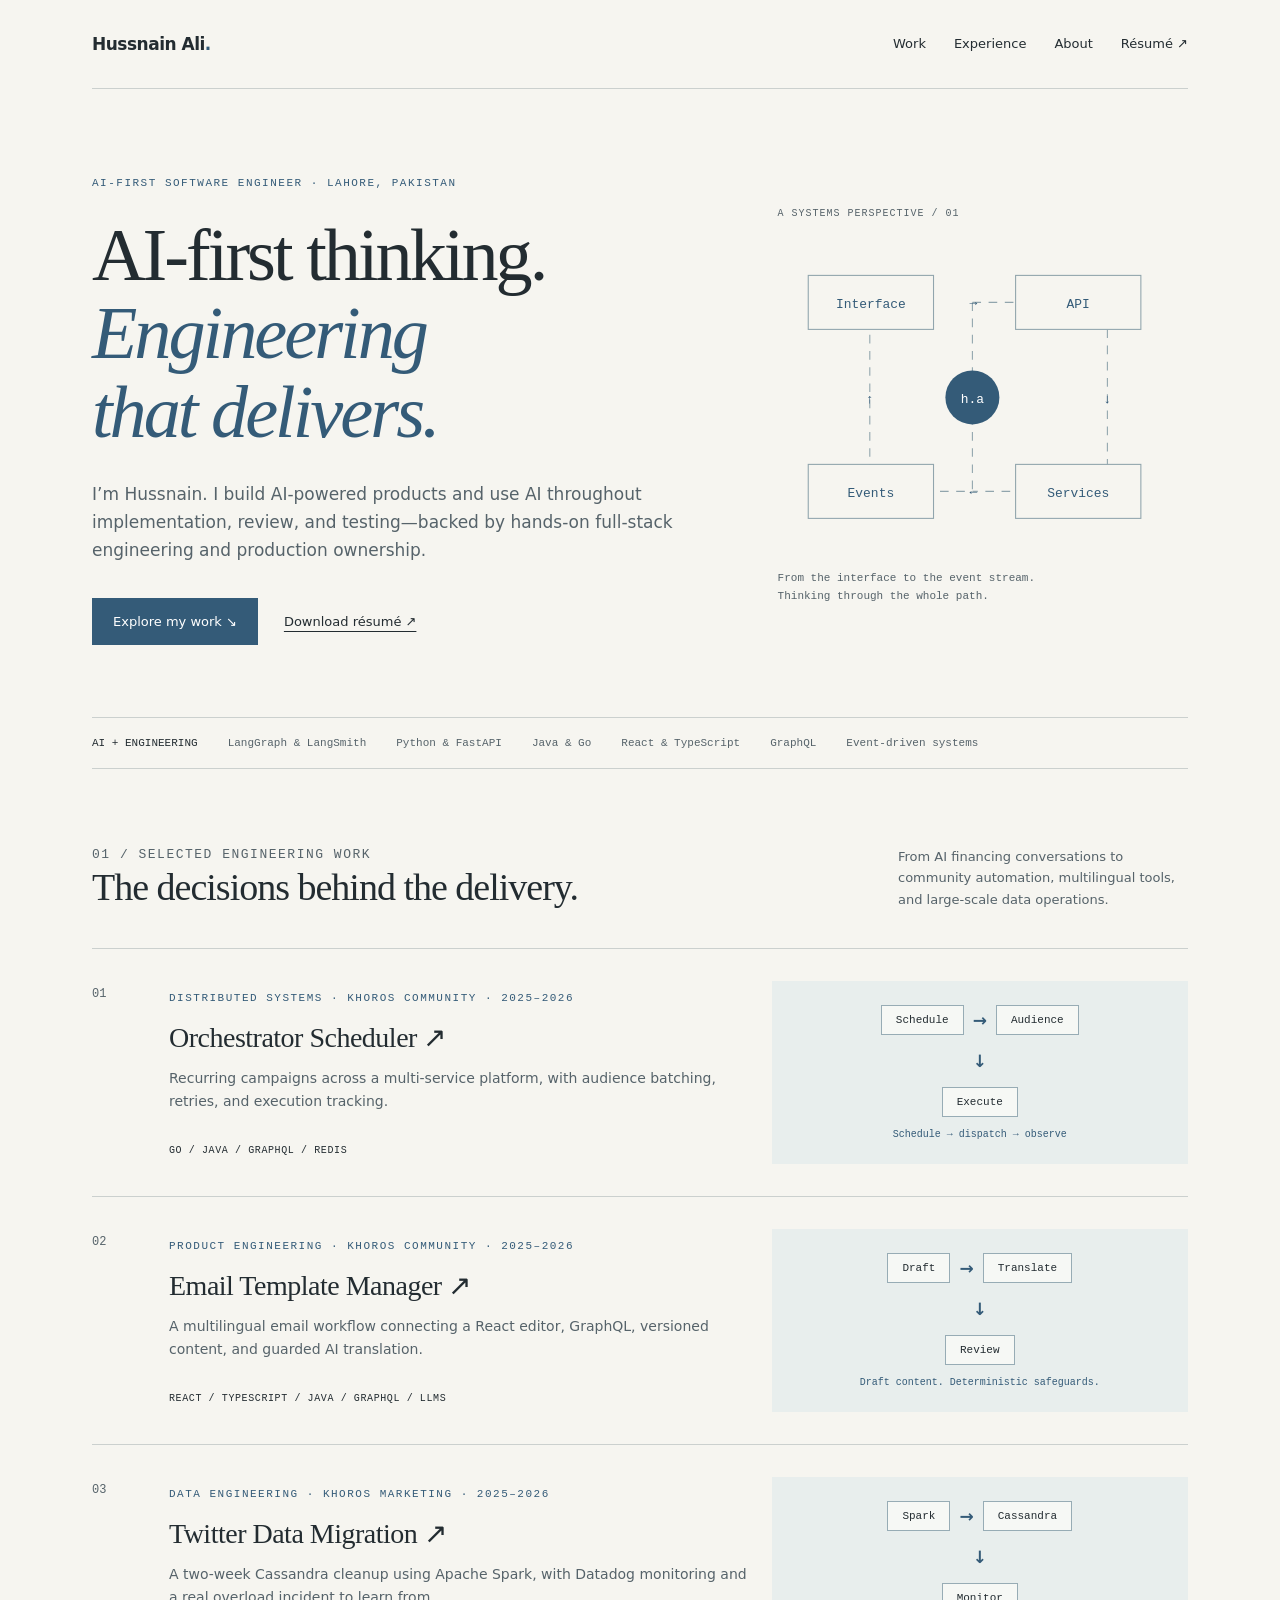
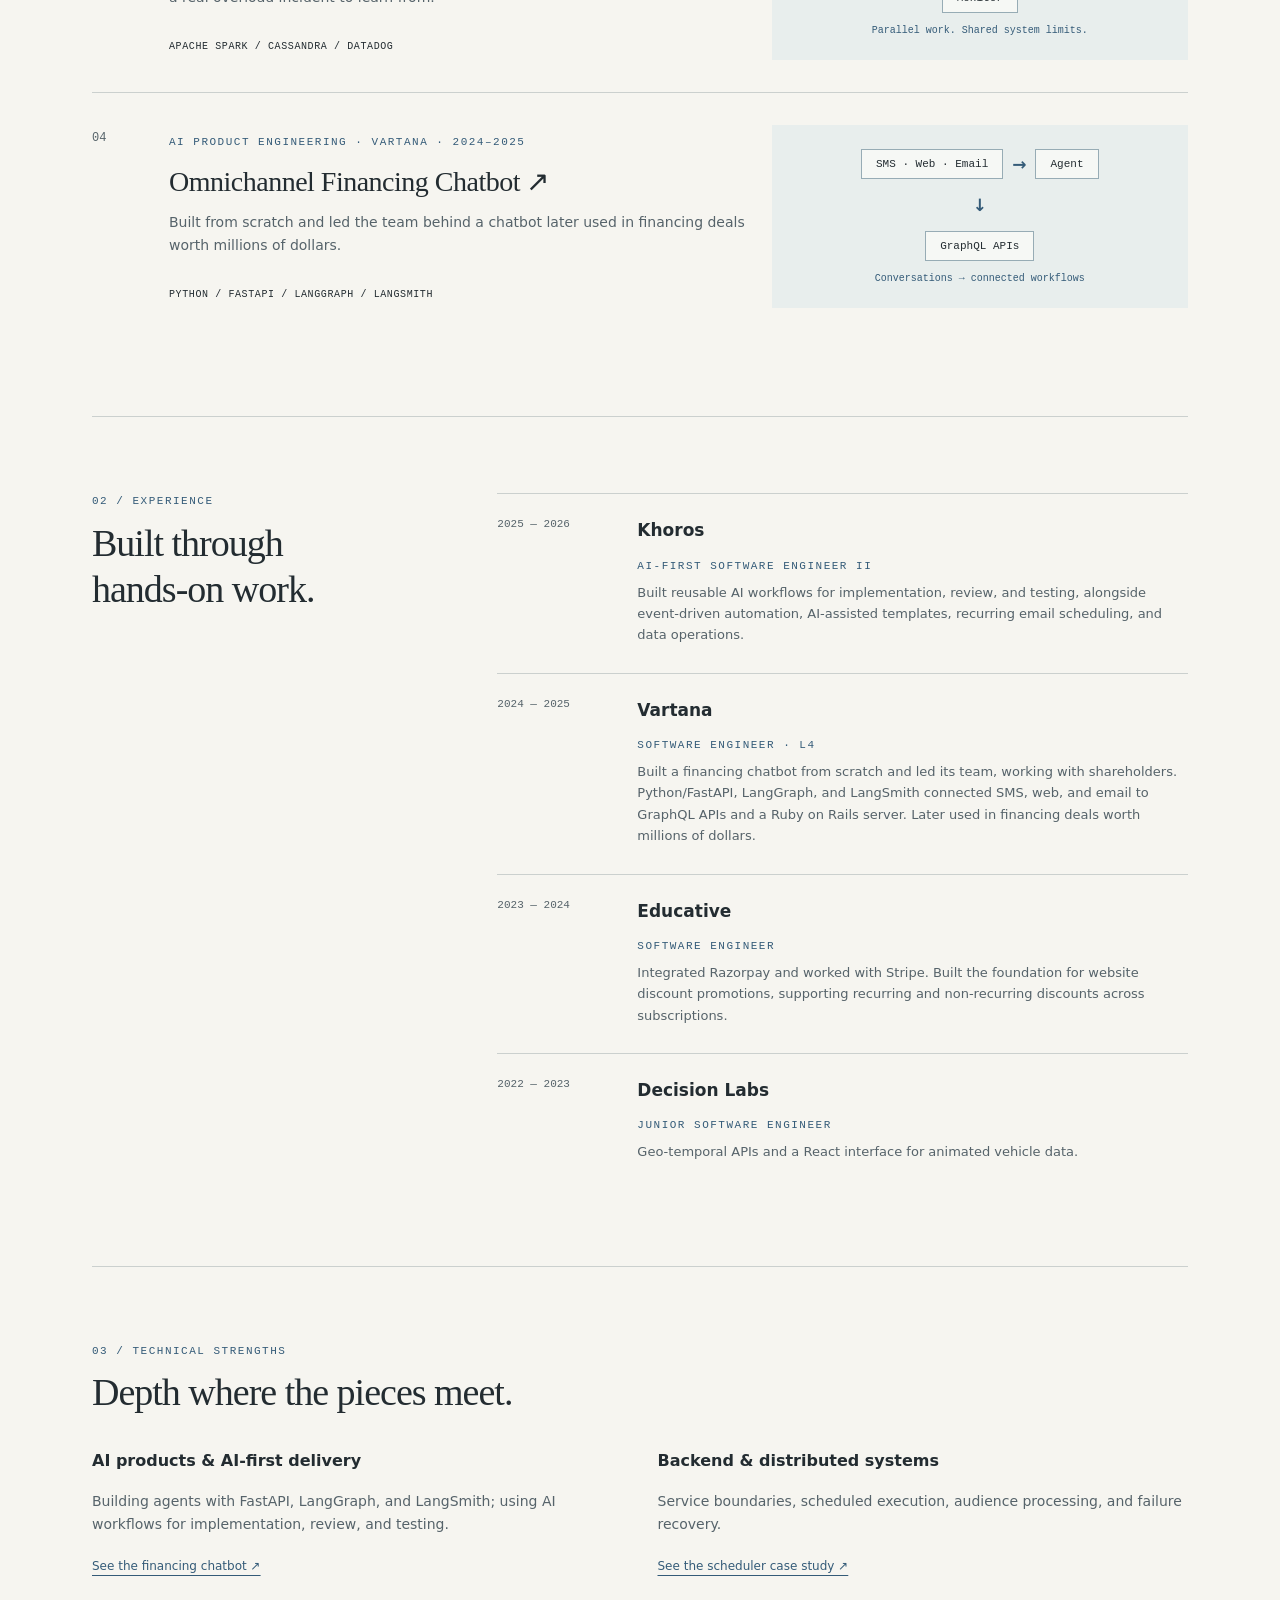
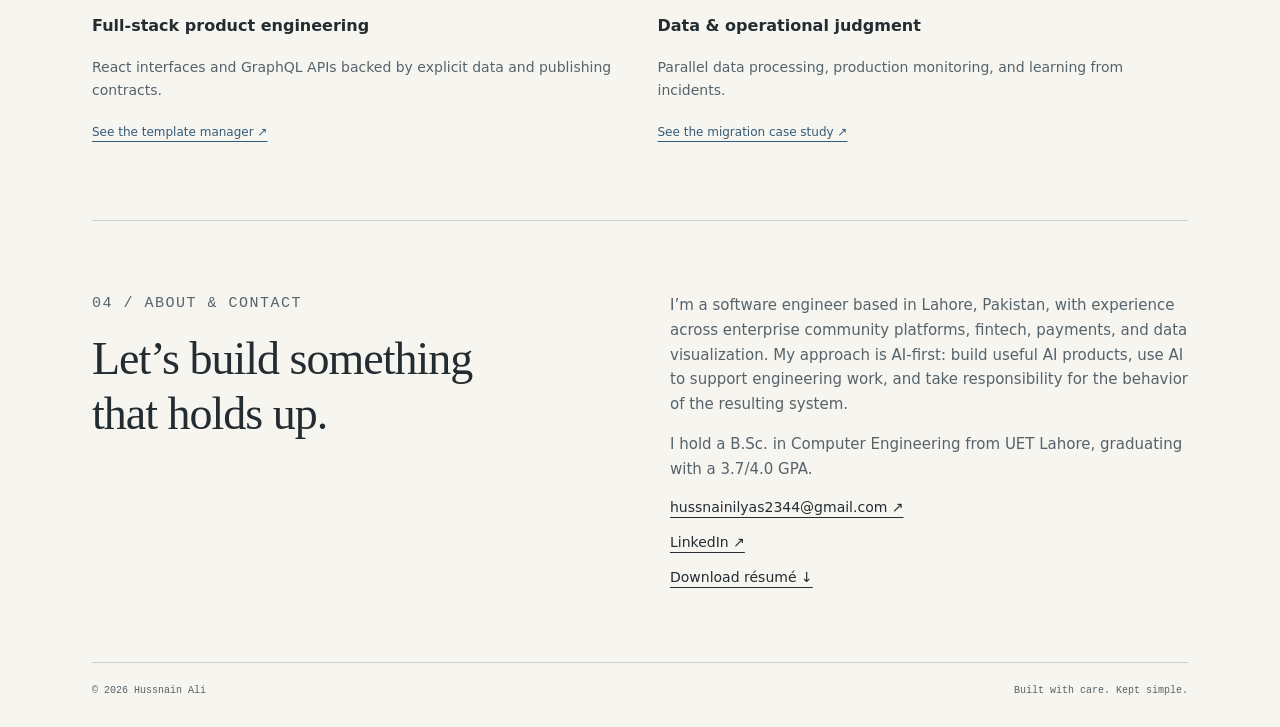
==== index.html @ 42736527 "feat: launch AI-first engineering portfolio" ====
<!doctype html><html lang="en"><head><meta charset="utf-8"><meta name="viewport" content="width=device-width,initial-scale=1"><meta name="description" content="Hussnain Ali — AI-first software engineer building AI products, full-stack applications, and reliable backend systems."><meta name="theme-color" content="#f6f5f0"><title>AI-First Software Engineer — Hussnain Ali</title><link rel="stylesheet" href="style.css"><link rel="icon" href="favicon.svg" type="image/svg+xml"><script src="motion.js" defer></script></head><body><a class="skip" href="#main">Skip to content</a><div class="wrap"><header><a class="brand" href="index.html">Hussnain Ali<span>.</span></a><nav aria-label="Main navigation"><a href="index.html#work">Work</a><a href="index.html#experience">Experience</a><a href="index.html#about">About</a><a href="Hussnain-Ali-Resume.pdf" download>Résumé ↗</a></nav></header><main id="main"><section class="hero"><div><p class="eyebrow">AI-first software engineer · Lahore, Pakistan</p><h1>AI-first thinking.<br><em>Engineering<br>that delivers.</em></h1><p class="intro">I’m Hussnain. I build AI-powered products and use AI throughout implementation, review, and testing—backed by hands-on full-stack engineering and production ownership.</p><div class="actions"><a class="button" href="#work">Explore my work ↘</a><a href="Hussnain-Ali-Resume.pdf" download>Download résumé ↗</a></div></div><div class="system"><p class="caption">A systems perspective / 01</p><svg viewBox="0 0 380 285" role="img" aria-labelledby="system-title"><title id="system-title">Interface connects to API, services, and events in a feedback loop.</title><g fill="none" stroke="#91a5ad"><path d="M180 55H305V230H180M85 55V230H180"/><path d="M180 55V230" stroke-dasharray="3 5"/></g><g fill="#f6f5f0" stroke="#91a5ad"><rect x="28" y="30" width="116" height="50"/><rect x="220" y="30" width="116" height="50"/><rect x="220" y="205" width="116" height="50"/><rect x="28" y="205" width="116" height="50"/></g><g fill="#345b78" font-family="monospace" font-size="12" text-anchor="middle"><text x="86" y="60">Interface</text><text x="278" y="60">API</text><text x="278" y="235">Services</text><text x="86" y="235">Events</text><text x="181" y="59">→</text><text x="305" y="148">↓</text><text x="181" y="234">←</text><text x="85" y="148">↑</text></g><circle cx="180" cy="143" r="25" fill="#345b78"/><text x="180" y="148" text-anchor="middle" fill="#fff" font-family="monospace" font-size="12">h.a</text></svg><p class="footnote">From the interface to the event stream.<br>Thinking through the whole path.</p></div></section><div class="strip"><b>AI + ENGINEERING</b><span>LangGraph & LangSmith</span><span>Python & FastAPI</span><span>Java & Go</span><span>React & TypeScript</span><span>GraphQL</span><span>Event-driven systems</span></div><section class="section" id="work"><div class="sectionhead"><div><p class="eyebrow">01 / Selected engineering work</p><h2>The decisions behind the delivery.</h2></div><p>From AI financing conversations to community automation, multilingual tools, and large-scale data operations.</p></div><a class="workrow" href="work/orchestrator-scheduler.html"><span class="number">01</span><div><span class="kicker">Distributed systems · Khoros Community · 2025–2026</span><h3>Orchestrator Scheduler ↗</h3><p>Recurring campaigns across a multi-service platform, with audience batching, retries, and execution tracking.</p><span class="tags">Go / Java / GraphQL / Redis</span></div><div class="mini" aria-hidden="true"><div class="flow"><span>Schedule</span><b class="connector">→</b><span>Audience</span></div><b class="connector">↓</b><span>Execute</span><small>Schedule → dispatch → observe</small></div></a><a class="workrow" href="work/email-template-manager.html"><span class="number">02</span><div><span class="kicker">Product engineering · Khoros Community · 2025–2026</span><h3>Email Template Manager ↗</h3><p>A multilingual email workflow connecting a React editor, GraphQL, versioned content, and guarded AI translation.</p><span class="tags">React / TypeScript / Java / GraphQL / LLMs</span></div><div class="mini" aria-hidden="true"><div class="flow"><span>Draft</span><b class="connector">→</b><span>Translate</span></div><b class="connector">↓</b><span>Review</span><small>Draft content. Deterministic safeguards.</small></div></a><a class="workrow" href="work/twitter-data-migration.html"><span class="number">03</span><div><span class="kicker">Data engineering · Khoros Marketing · 2025–2026</span><h3>Twitter Data Migration ↗</h3><p>A two-week Cassandra cleanup using Apache Spark, with Datadog monitoring and a real overload incident to learn from.</p><span class="tags">Apache Spark / Cassandra / Datadog</span></div><div class="mini" aria-hidden="true"><div class="flow"><span>Spark</span><b class="connector">→</b><span>Cassandra</span></div><b class="connector">↓</b><span>Monitor</span><small>Parallel work. Shared system limits.</small></div></a><a class="workrow" href="work/vartana-financing-chatbot.html"><span class="number">04</span><div><span class="kicker">AI product engineering · Vartana · 2024–2025</span><h3>Omnichannel Financing Chatbot ↗</h3><p>Built from scratch and led the team behind a chatbot later used in financing deals worth millions of dollars.</p><span class="tags">Python / FastAPI / LangGraph / LangSmith</span></div><div class="mini" aria-hidden="true"><div class="flow"><span>SMS · Web · Email</span><b class="connector">→</b><span>Agent</span></div><b class="connector">↓</b><span>GraphQL APIs</span><small>Conversations → connected workflows</small></div></a></section><section class="section split" id="experience"><div><p class="eyebrow">02 / Experience</p><h2>Built through<br>hands-on work.</h2></div><div><div class="job"><time>2025 — 2026</time><div><h3>Khoros</h3><span class="kicker">AI-First Software Engineer II</span><p>Built reusable AI workflows for implementation, review, and testing, alongside event-driven automation, AI-assisted templates, recurring email scheduling, and data operations.</p></div></div><div class="job"><time>2024 — 2025</time><div><h3>Vartana</h3><span class="kicker">Software Engineer · L4</span><p>Built a financing chatbot from scratch and led its team, working with shareholders. Python/FastAPI, LangGraph, and LangSmith connected SMS, web, and email to GraphQL APIs and a Ruby on Rails server. Later used in financing deals worth millions of dollars.</p></div></div><div class="job"><time>2023 — 2024</time><div><h3>Educative</h3><span class="kicker">Software Engineer</span><p>Integrated Razorpay and worked with Stripe. Built the foundation for website discount promotions, supporting recurring and non-recurring discounts across subscriptions.</p></div></div><div class="job"><time>2022 — 2023</time><div><h3>Decision Labs</h3><span class="kicker">Junior Software Engineer</span><p>Geo-temporal APIs and a React interface for animated vehicle data.</p></div></div></div></section><section class="section"><p class="eyebrow">03 / Technical strengths</p><h2>Depth where the pieces meet.</h2><div class="strengths"><div><h3>AI products & AI-first delivery</h3><p>Building agents with FastAPI, LangGraph, and LangSmith; using AI workflows for implementation, review, and testing.</p><a href="work/vartana-financing-chatbot.html">See the financing chatbot ↗</a></div><div><h3>Backend & distributed systems</h3><p>Service boundaries, scheduled execution, audience processing, and failure recovery.</p><a href="work/orchestrator-scheduler.html">See the scheduler case study ↗</a></div><div><h3>Full-stack product engineering</h3><p>React interfaces and GraphQL APIs backed by explicit data and publishing contracts.</p><a href="work/email-template-manager.html">See the template manager ↗</a></div><div><h3>Data & operational judgment</h3><p>Parallel data processing, production monitoring, and learning from incidents.</p><a href="work/twitter-data-migration.html">See the migration case study ↗</a></div></div></section><section class="contact" id="about"><div><p class="eyebrow">04 / About & contact</p><h2>Let’s build something<br>that holds up.</h2></div><div><p>I’m a software engineer based in Lahore, Pakistan, with experience across enterprise community platforms, fintech, payments, and data visualization. My approach is AI-first: build useful AI products, use AI to support engineering work, and take responsibility for the behavior of the resulting system.</p><p>I hold a B.Sc. in Computer Engineering from UET Lahore, graduating with a 3.7/4.0 GPA.</p><div class="contactlinks"><a href="mailto:hussnainilyas2344@gmail.com">hussnainilyas2344@gmail.com ↗</a><a href="https://www.linkedin.com/in/hussnain-ali47/" target="_blank" rel="noopener noreferrer">LinkedIn ↗</a><a href="Hussnain-Ali-Resume.pdf" download>Download résumé ↓</a></div></div></section></main><footer><span>© 2026 Hussnain Ali</span><span>Built with care. Kept simple.</span></footer></div></body></html>
---- style.css ----
:root{--paper:#f6f5f0;--ink:#232c31;--muted:#56636a;--blue:#345b78;--line:#cbd0ce}*{box-sizing:border-box}html{scroll-behavior:smooth;scroll-padding-top:30px}body{margin:0;background:var(--paper);color:var(--ink);font:17px/1.65 system-ui,-apple-system,BlinkMacSystemFont,"Segoe UI",sans-serif}a{color:inherit;text-underline-offset:5px}a:hover{color:var(--blue)}a:focus-visible{outline:3px solid var(--blue);outline-offset:6px}svg{max-width:100%}.wrap{max-width:1200px;margin:auto;padding:0 52px}.skip{position:absolute;left:20px;top:-80px;background:white;padding:12px;z-index:3}.skip:focus{top:10px}header{display:flex;align-items:center;justify-content:space-between;padding:30px 0;border-bottom:1px solid var(--line)}.brand{text-decoration:none;font-weight:650;letter-spacing:-.5px}.brand span{color:var(--blue)}nav{display:flex;gap:28px;font-size:13px}nav a{text-decoration:none}.eyebrow,.kicker{font:11px/1.5 ui-monospace,SFMono-Regular,monospace;letter-spacing:1.5px;text-transform:uppercase;color:var(--blue)}.hero{padding:86px 0 72px;display:grid;grid-template-columns:1.5fr 1fr;gap:70px;align-items:center}h1,h2,h3,p{margin-top:0}h1{font-family:Georgia,serif;font-size:clamp(48px,5.8vw,78px);font-weight:400;line-height:1.06;letter-spacing:-3px;margin:24px 0 28px}h1 em{color:var(--blue);font-weight:400}p{max-width:670px}.intro{color:var(--muted);font-size:17px}.actions{display:flex;gap:26px;align-items:center;margin-top:34px;font-size:13px}.button{background:var(--blue);color:white;padding:13px 21px;text-decoration:none}.button:hover{background:#24435b;color:white}.system{padding:24px 0 20px}.system .caption{font:10px ui-monospace,monospace;color:var(--muted);text-transform:uppercase;letter-spacing:1px;margin-bottom:24px}.system svg{display:block;width:100%;height:auto}.system .footnote{font:11px/1.6 ui-monospace,monospace;color:var(--muted);margin-top:20px}.strip{display:flex;gap:30px;padding:19px 0;border-top:1px solid var(--line);border-bottom:1px solid var(--line);font:11px ui-monospace,monospace;color:var(--muted);flex-wrap:wrap}.strip b{color:var(--ink);font-weight:500}.section{padding:76px 0;border-bottom:1px solid var(--line)}.sectionhead{display:flex;justify-content:space-between;gap:30px;align-items:end;margin-bottom:38px}.sectionhead h2,h2{font:400 38px/1.2 Georgia,serif;letter-spacing:-1px;margin-bottom:0}.sectionhead p{font-size:13px;color:var(--muted);max-width:290px;margin-bottom:0}.workrow{display:grid;grid-template-columns:55px 1fr 38%;gap:22px;padding:32px 0;border-top:1px solid var(--line);text-decoration:none}.workrow .number{font:12px ui-monospace,monospace;color:var(--muted);padding-top:6px}.workrow h3{font:400 28px/1.2 Georgia,serif;letter-spacing:-.5px;margin:12px 0}.workrow p{font-size:14px;color:var(--muted);margin-bottom:20px}.tags{font:10px ui-monospace,monospace;text-transform:uppercase;letter-spacing:.6px}.mini{background:#e8eeed;min-height:175px;display:flex;align-items:center;justify-content:center;flex-direction:column;gap:12px;padding:24px}.mini span{border:1px solid #97acb5;padding:8px 14px;font:11px ui-monospace,monospace;background:#f6f8f5}.mini .connector{border:0;padding:0;color:var(--blue);background:none}.mini .flow{display:flex;align-items:center;gap:9px}.mini small{font:10px ui-monospace,monospace;color:var(--blue)}.split{display:grid;grid-template-columns:1fr 2fr;gap:60px}.job{display:grid;grid-template-columns:125px 1fr;gap:15px;border-top:1px solid var(--line);padding:22px 0}.job time{font:11px/1.6 ui-monospace,monospace;color:var(--muted)}.job h3{font-size:17px;margin-bottom:4px}.job p{font-size:13px;color:var(--muted);margin:5px 0}.strengths{display:grid;grid-template-columns:repeat(2,1fr);gap:35px;margin-top:32px}.strengths h3{font-size:16px}.strengths p{font-size:14px;color:var(--muted)}.strengths a{font-size:12px;color:var(--blue)}.contact{padding:72px 0;display:grid;grid-template-columns:1fr 1fr;gap:60px}.contact h2{font-size:46px}.contact p{font-size:15px;color:var(--muted)}.contactlinks{display:flex;flex-direction:column;gap:12px;font-size:14px}.contactlinks small{font-size:12px;color:var(--muted)}footer{padding:22px 0;border-top:1px solid var(--line);display:flex;justify-content:space-between;font:10px ui-monospace,monospace;color:var(--muted)}.casehero{padding:72px 0 48px;max-width:900px}.casehero h1{font-size:64px}.lede{font:22px/1.5 Georgia,serif;color:var(--muted)}.facts{display:grid;grid-template-columns:repeat(3,1fr);border-block:1px solid var(--line);padding:24px 0;gap:25px;font-size:13px}.facts b{display:block;font:10px ui-monospace,monospace;text-transform:uppercase;color:var(--blue);margin-bottom:8px}.article{max-width:740px;margin:60px auto}.article h2{font-size:30px;margin:44px 0 18px}.article p,.article li{font-size:16px;color:#45525a}.article li{margin-bottom:12px}.callout{border-left:3px solid var(--blue);background:#e9eeec;padding:24px 28px;margin:32px 0;font:22px/1.5 Georgia,serif}.process{display:flex;gap:8px;align-items:center;justify-content:space-between;background:#e8eeed;padding:28px;margin:35px 0;flex-wrap:wrap}.process span{font:12px ui-monospace,monospace;padding:10px;border:1px solid #9aadb3}.process i{font-style:normal;color:var(--blue)}.next{padding:35px 0;border-top:1px solid var(--line);font-size:14px;display:flex;justify-content:space-between}@media(max-width:760px){.wrap{padding:0 24px}header{padding:23px 0;align-items:flex-start}nav{gap:15px;flex-wrap:wrap;justify-content:flex-end;max-width:230px;font-size:12px}.hero{grid-template-columns:1fr;padding:54px 0 40px;gap:30px}h1{font-size:52px;letter-spacing:-2px}.system{max-width:390px}.section{padding:48px 0}.sectionhead{display:block}.sectionhead p{margin-top:18px}.workrow{grid-template-columns:30px 1fr}.mini{grid-column:2;min-height:150px}.split,.contact{grid-template-columns:1fr;gap:28px}.strengths{grid-template-columns:1fr;gap:24px}.job{grid-template-columns:100px 1fr}.casehero h1{font-size:44px}.facts{grid-template-columns:1fr}.article{margin:35px auto}.strip{gap:16px}.actions{gap:20px}.contact h2{font-size:38px}footer{gap:15px}.process{justify-content:center}.next{gap:20px}}@media(prefers-reduced-motion:reduce){html{scroll-behavior:auto}}
.button,.workrow,.mini,.mini span,.contactlinks a{transition:transform .3s ease,background-color .3s ease,color .3s ease,box-shadow .3s ease}
.button:hover{transform:translateY(-3px);box-shadow:0 7px 18px #345b7820}
.workrow:hover .mini{transform:translateY(-4px);background:#e0e9e8}
.workrow:hover .mini span{transform:translateY(-2px)}
nav a{position:relative}nav a::after{content:"";position:absolute;left:0;right:0;bottom:-6px;height:1px;background:var(--blue);transform:scaleX(0);transform-origin:left;transition:transform .25s ease}nav a:hover::after,nav a:focus-visible::after{transform:scaleX(1)}
@media(prefers-reduced-motion:no-preference){
.hero h1{animation:hero-enter .8s cubic-bezier(.2,.7,.2,1) both}
.hero .eyebrow{animation:hero-enter .65s ease both}
.hero .intro{animation:hero-enter .8s .12s ease both}
.hero .actions{animation:hero-enter .8s .22s ease both}
.system{animation:hero-enter 1s .18s ease both}
.system svg>g:first-of-type path{stroke-dasharray:8 7;animation:signal-flow 4s linear 2}
.reveal-pending{opacity:0;transform:translateY(22px)}
.reveal-ready{transition:opacity .7s ease,transform .7s cubic-bezier(.2,.7,.2,1);transition-delay:var(--reveal-delay,0ms)}
.reveal-ready.is-visible{opacity:1;transform:none}
@keyframes hero-enter{from{opacity:0;transform:translateY(18px)}to{opacity:1;transform:none}}
@keyframes signal-flow{to{stroke-dashoffset:-60}}
}
@media(prefers-reduced-motion:reduce){*,*::before,*::after{animation:none!important;transition:none!important;scroll-behavior:auto!important;transform:none!important;opacity:1!important}}
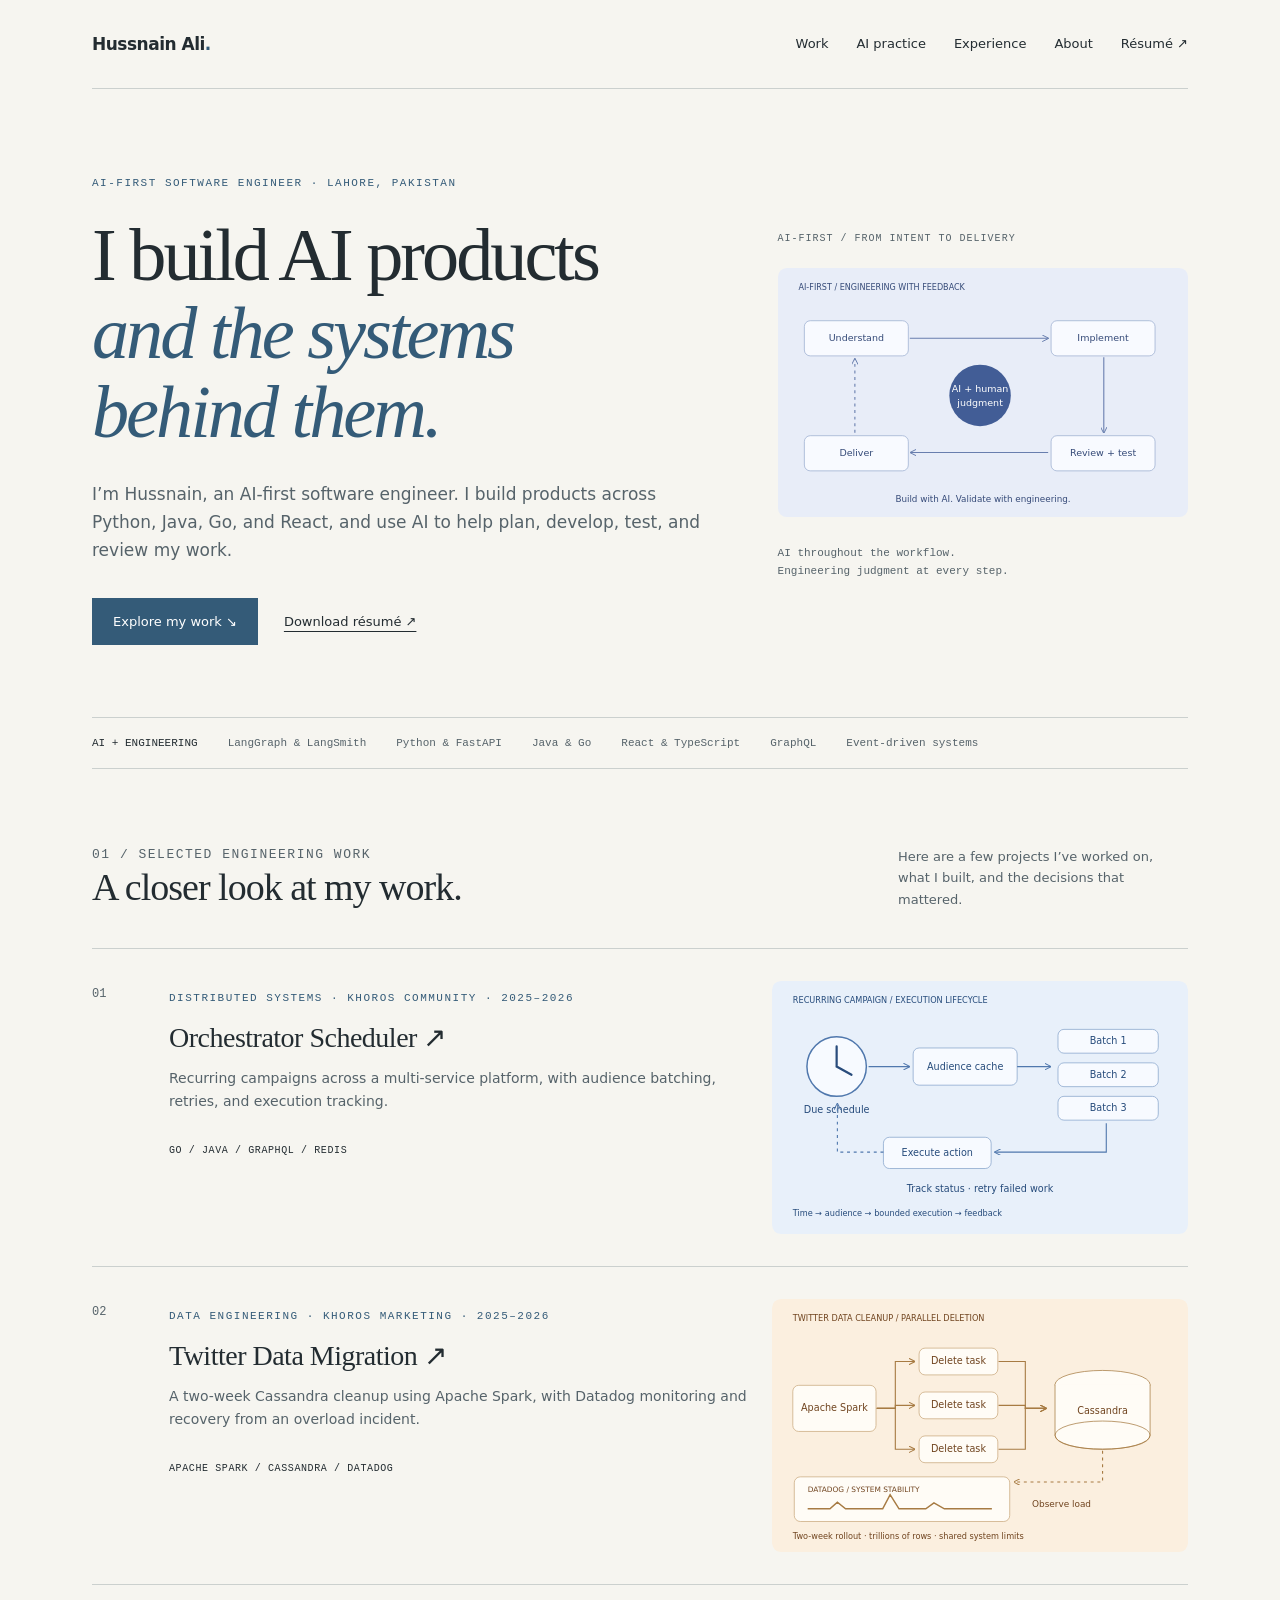
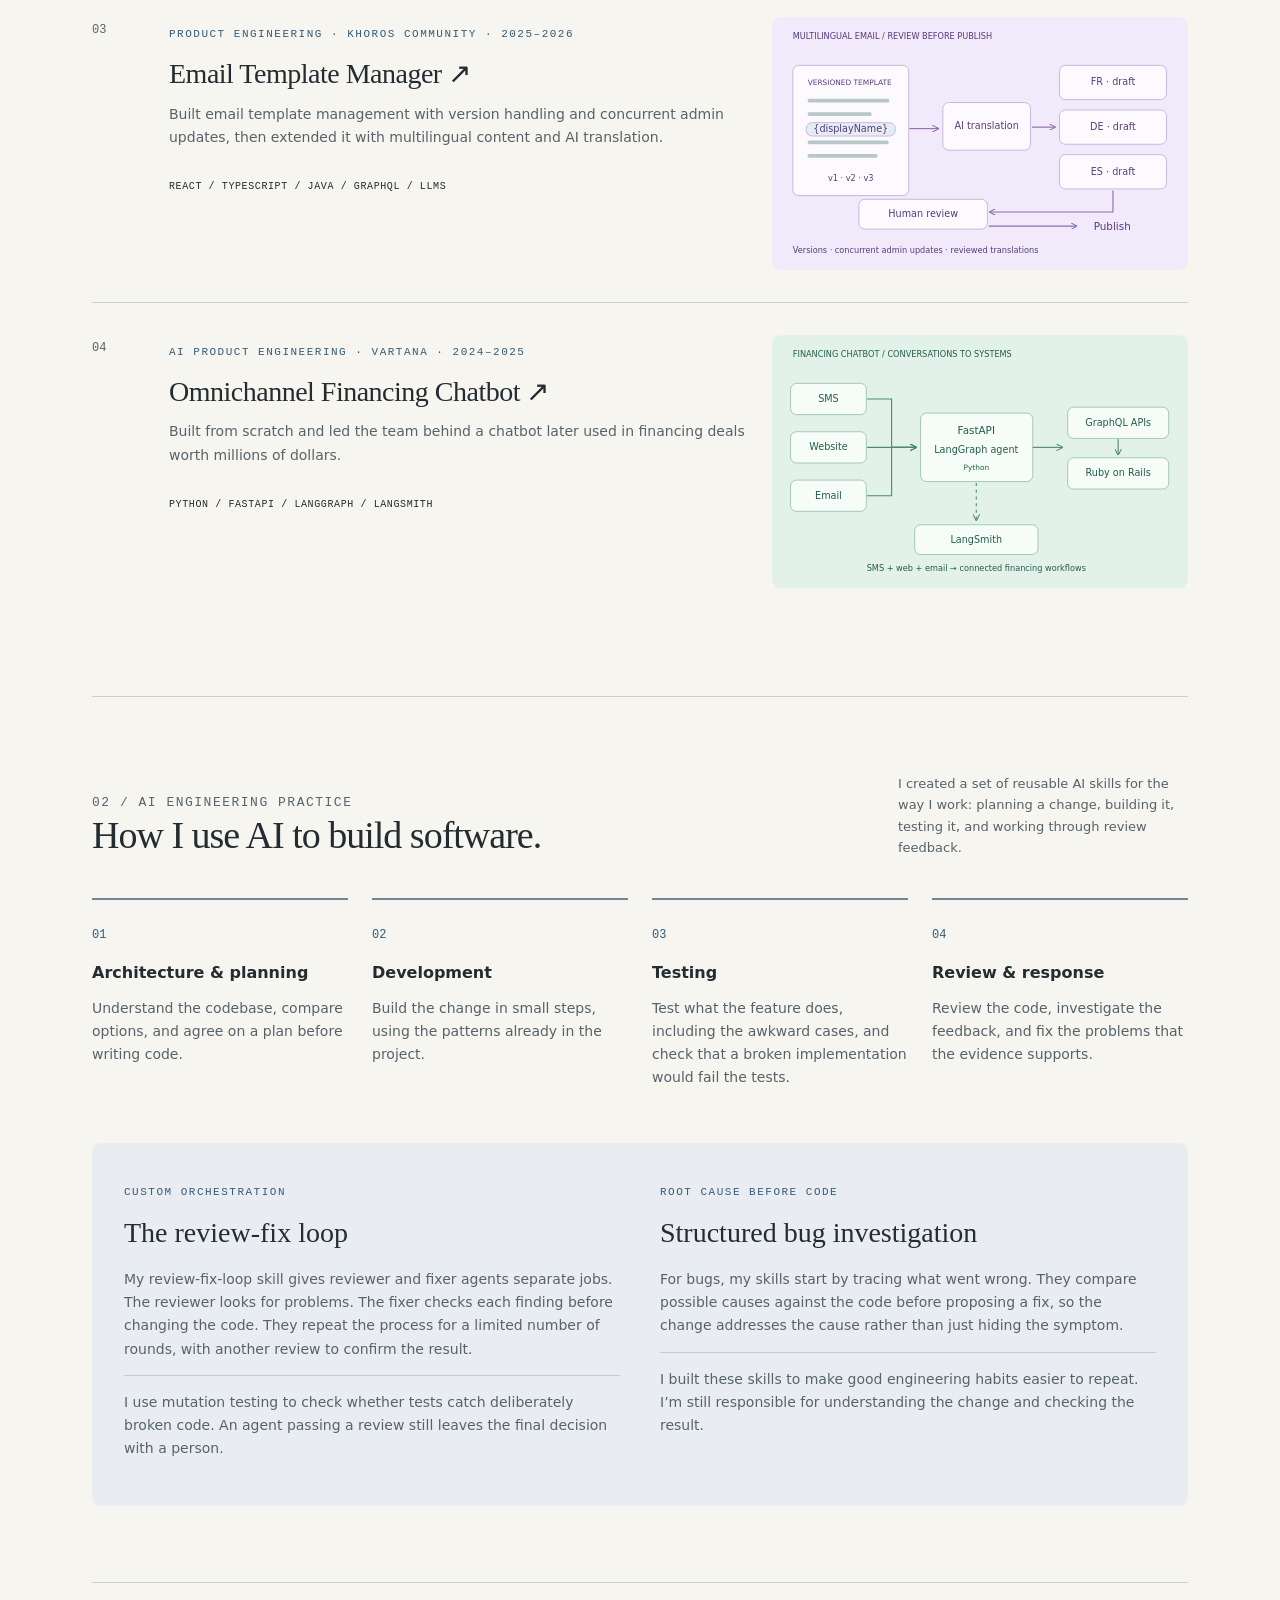
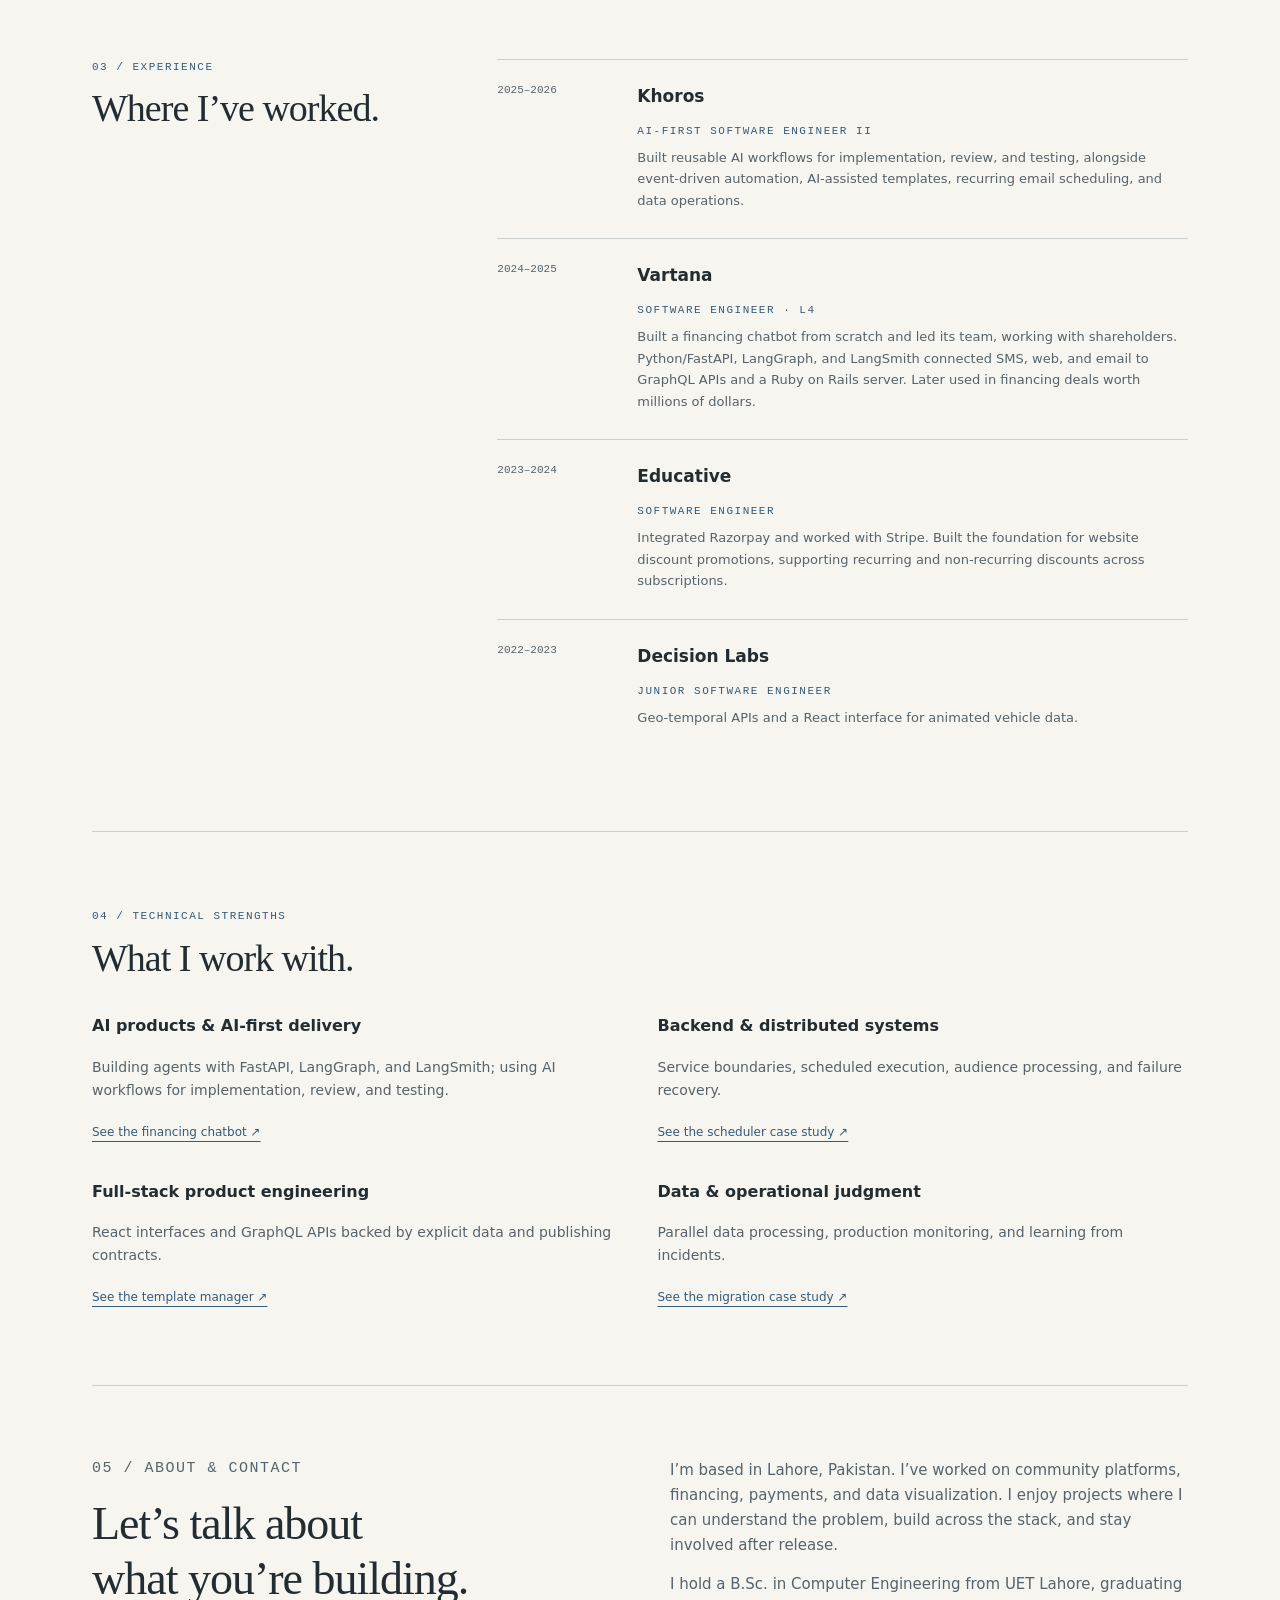
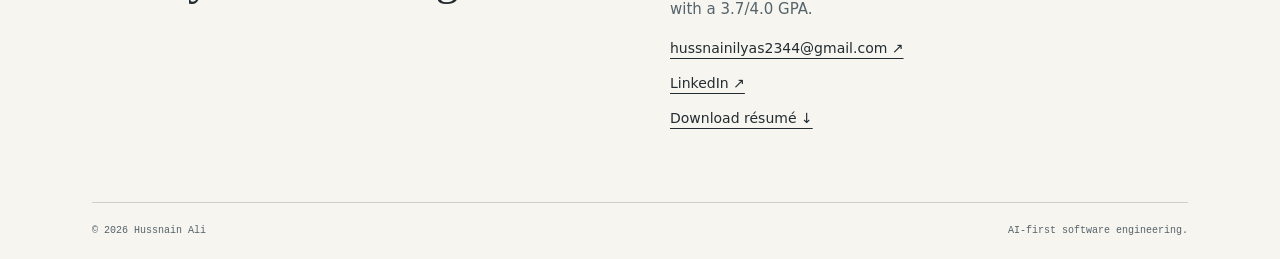
==== commit 619f05d6: "feat: expand case studies and refresh portfolio presentation" ====
--- a/index.html
+++ b/index.html
@@ -1 +1 @@
-<!doctype html><html lang="en"><head><meta charset="utf-8"><meta name="viewport" content="width=device-width,initial-scale=1"><meta name="description" content="Hussnain Ali — AI-first software engineer building AI products, full-stack applications, and reliable backend systems."><meta name="theme-color" content="#f6f5f0"><title>AI-First Software Engineer — Hussnain Ali</title><link rel="stylesheet" href="style.css"><link rel="icon" href="favicon.svg" type="image/svg+xml"><script src="motion.js" defer></script></head><body><a class="skip" href="#main">Skip to content</a><div class="wrap"><header><a class="brand" href="index.html">Hussnain Ali<span>.</span></a><nav aria-label="Main navigation"><a href="index.html#work">Work</a><a href="index.html#experience">Experience</a><a href="index.html#about">About</a><a href="Hussnain-Ali-Resume.pdf" download>Résumé ↗</a></nav></header><main id="main"><section class="hero"><div><p class="eyebrow">AI-first software engineer · Lahore, Pakistan</p><h1>AI-first thinking.<br><em>Engineering<br>that delivers.</em></h1><p class="intro">I’m Hussnain. I build AI-powered products and use AI throughout implementation, review, and testing—backed by hands-on full-stack engineering and production ownership.</p><div class="actions"><a class="button" href="#work">Explore my work ↘</a><a href="Hussnain-Ali-Resume.pdf" download>Download résumé ↗</a></div></div><div class="system"><p class="caption">A systems perspective / 01</p><svg viewBox="0 0 380 285" role="img" aria-labelledby="system-title"><title id="system-title">Interface connects to API, services, and events in a feedback loop.</title><g fill="none" stroke="#91a5ad"><path d="M180 55H305V230H180M85 55V230H180"/><path d="M180 55V230" stroke-dasharray="3 5"/></g><g fill="#f6f5f0" stroke="#91a5ad"><rect x="28" y="30" width="116" height="50"/><rect x="220" y="30" width="116" height="50"/><rect x="220" y="205" width="116" height="50"/><rect x="28" y="205" width="116" height="50"/></g><g fill="#345b78" font-family="monospace" font-size="12" text-anchor="middle"><text x="86" y="60">Interface</text><text x="278" y="60">API</text><text x="278" y="235">Services</text><text x="86" y="235">Events</text><text x="181" y="59">→</text><text x="305" y="148">↓</text><text x="181" y="234">←</text><text x="85" y="148">↑</text></g><circle cx="180" cy="143" r="25" fill="#345b78"/><text x="180" y="148" text-anchor="middle" fill="#fff" font-family="monospace" font-size="12">h.a</text></svg><p class="footnote">From the interface to the event stream.<br>Thinking through the whole path.</p></div></section><div class="strip"><b>AI + ENGINEERING</b><span>LangGraph & LangSmith</span><span>Python & FastAPI</span><span>Java & Go</span><span>React & TypeScript</span><span>GraphQL</span><span>Event-driven systems</span></div><section class="section" id="work"><div class="sectionhead"><div><p class="eyebrow">01 / Selected engineering work</p><h2>The decisions behind the delivery.</h2></div><p>From AI financing conversations to community automation, multilingual tools, and large-scale data operations.</p></div><a class="workrow" href="work/orchestrator-scheduler.html"><span class="number">01</span><div><span class="kicker">Distributed systems · Khoros Community · 2025–2026</span><h3>Orchestrator Scheduler ↗</h3><p>Recurring campaigns across a multi-service platform, with audience batching, retries, and execution tracking.</p><span class="tags">Go / Java / GraphQL / Redis</span></div><div class="mini" aria-hidden="true"><div class="flow"><span>Schedule</span><b class="connector">→</b><span>Audience</span></div><b class="connector">↓</b><span>Execute</span><small>Schedule → dispatch → observe</small></div></a><a class="workrow" href="work/email-template-manager.html"><span class="number">02</span><div><span class="kicker">Product engineering · Khoros Community · 2025–2026</span><h3>Email Template Manager ↗</h3><p>A multilingual email workflow connecting a React editor, GraphQL, versioned content, and guarded AI translation.</p><span class="tags">React / TypeScript / Java / GraphQL / LLMs</span></div><div class="mini" aria-hidden="true"><div class="flow"><span>Draft</span><b class="connector">→</b><span>Translate</span></div><b class="connector">↓</b><span>Review</span><small>Draft content. Deterministic safeguards.</small></div></a><a class="workrow" href="work/twitter-data-migration.html"><span class="number">03</span><div><span class="kicker">Data engineering · Khoros Marketing · 2025–2026</span><h3>Twitter Data Migration ↗</h3><p>A two-week Cassandra cleanup using Apache Spark, with Datadog monitoring and a real overload incident to learn from.</p><span class="tags">Apache Spark / Cassandra / Datadog</span></div><div class="mini" aria-hidden="true"><div class="flow"><span>Spark</span><b class="connector">→</b><span>Cassandra</span></div><b class="connector">↓</b><span>Monitor</span><small>Parallel work. Shared system limits.</small></div></a><a class="workrow" href="work/vartana-financing-chatbot.html"><span class="number">04</span><div><span class="kicker">AI product engineering · Vartana · 2024–2025</span><h3>Omnichannel Financing Chatbot ↗</h3><p>Built from scratch and led the team behind a chatbot later used in financing deals worth millions of dollars.</p><span class="tags">Python / FastAPI / LangGraph / LangSmith</span></div><div class="mini" aria-hidden="true"><div class="flow"><span>SMS · Web · Email</span><b class="connector">→</b><span>Agent</span></div><b class="connector">↓</b><span>GraphQL APIs</span><small>Conversations → connected workflows</small></div></a></section><section class="section split" id="experience"><div><p class="eyebrow">02 / Experience</p><h2>Built through<br>hands-on work.</h2></div><div><div class="job"><time>2025 — 2026</time><div><h3>Khoros</h3><span class="kicker">AI-First Software Engineer II</span><p>Built reusable AI workflows for implementation, review, and testing, alongside event-driven automation, AI-assisted templates, recurring email scheduling, and data operations.</p></div></div><div class="job"><time>2024 — 2025</time><div><h3>Vartana</h3><span class="kicker">Software Engineer · L4</span><p>Built a financing chatbot from scratch and led its team, working with shareholders. Python/FastAPI, LangGraph, and LangSmith connected SMS, web, and email to GraphQL APIs and a Ruby on Rails server. Later used in financing deals worth millions of dollars.</p></div></div><div class="job"><time>2023 — 2024</time><div><h3>Educative</h3><span class="kicker">Software Engineer</span><p>Integrated Razorpay and worked with Stripe. Built the foundation for website discount promotions, supporting recurring and non-recurring discounts across subscriptions.</p></div></div><div class="job"><time>2022 — 2023</time><div><h3>Decision Labs</h3><span class="kicker">Junior Software Engineer</span><p>Geo-temporal APIs and a React interface for animated vehicle data.</p></div></div></div></section><section class="section"><p class="eyebrow">03 / Technical strengths</p><h2>Depth where the pieces meet.</h2><div class="strengths"><div><h3>AI products & AI-first delivery</h3><p>Building agents with FastAPI, LangGraph, and LangSmith; using AI workflows for implementation, review, and testing.</p><a href="work/vartana-financing-chatbot.html">See the financing chatbot ↗</a></div><div><h3>Backend & distributed systems</h3><p>Service boundaries, scheduled execution, audience processing, and failure recovery.</p><a href="work/orchestrator-scheduler.html">See the scheduler case study ↗</a></div><div><h3>Full-stack product engineering</h3><p>React interfaces and GraphQL APIs backed by explicit data and publishing contracts.</p><a href="work/email-template-manager.html">See the template manager ↗</a></div><div><h3>Data & operational judgment</h3><p>Parallel data processing, production monitoring, and learning from incidents.</p><a href="work/twitter-data-migration.html">See the migration case study ↗</a></div></div></section><section class="contact" id="about"><div><p class="eyebrow">04 / About & contact</p><h2>Let’s build something<br>that holds up.</h2></div><div><p>I’m a software engineer based in Lahore, Pakistan, with experience across enterprise community platforms, fintech, payments, and data visualization. My approach is AI-first: build useful AI products, use AI to support engineering work, and take responsibility for the behavior of the resulting system.</p><p>I hold a B.Sc. in Computer Engineering from UET Lahore, graduating with a 3.7/4.0 GPA.</p><div class="contactlinks"><a href="mailto:hussnainilyas2344@gmail.com">hussnainilyas2344@gmail.com ↗</a><a href="https://www.linkedin.com/in/hussnain-ali47/" target="_blank" rel="noopener noreferrer">LinkedIn ↗</a><a href="Hussnain-Ali-Resume.pdf" download>Download résumé ↓</a></div></div></section></main><footer><span>© 2026 Hussnain Ali</span><span>Built with care. Kept simple.</span></footer></div></body></html>+<!doctype html><html lang="en"><head><meta charset="utf-8"><meta name="viewport" content="width=device-width,initial-scale=1"><meta name="description" content="Hussnain Ali ,  AI-first software engineer building AI products, full-stack applications, and reliable backend systems."><meta name="theme-color" content="#f6f5f0"><title>AI-First Software Engineer | Hussnain Ali</title><link rel="stylesheet" href="style.css"><link rel="icon" href="favicon.svg" type="image/svg+xml"><script src="motion.js" defer></script></head><body><a class="skip" href="#main">Skip to content</a><div class="wrap"><header><a class="brand" href="index.html">Hussnain Ali<span>.</span></a><nav aria-label="Main navigation"><a href="index.html#work">Work</a><a href="index.html#ai-workflow">AI practice</a><a href="index.html#experience">Experience</a><a href="index.html#about">About</a><a href="Hussnain-Ali-Resume.pdf" download>Résumé ↗</a></nav></header><main id="main"><section class="hero"><div><p class="eyebrow">AI-first software engineer · Lahore, Pakistan</p><h1>I build AI products<br><em>and the systems<br>behind them.</em></h1><p class="intro">I’m Hussnain, an AI-first software engineer. I build products across Python, Java, Go, and React, and use AI to help plan, develop, test, and review my work.</p><div class="actions"><a class="button" href="#work">Explore my work ↘</a><a href="Hussnain-Ali-Resume.pdf" download>Download résumé ↗</a></div></div><div class="system"><p class="caption">AI-first / from intent to delivery</p><img src="diagrams/ai-engineering.svg" alt="AI and human judgment connecting understanding, implementation, review and testing, and delivery" width="560" height="340" style="width:100%;height:auto"><p class="footnote">AI throughout the workflow.<br>Engineering judgment at every step.</p></div></section><div class="strip"><b>AI + ENGINEERING</b><span>LangGraph & LangSmith</span><span>Python & FastAPI</span><span>Java & Go</span><span>React & TypeScript</span><span>GraphQL</span><span>Event-driven systems</span></div><section class="section" id="work"><div class="sectionhead"><div><p class="eyebrow">01 / Selected engineering work</p><h2>A closer look at my work.</h2></div><p>Here are a few projects I’ve worked on, what I built, and the decisions that mattered.</p></div><a class="workrow" style="view-transition-name: case-orchestrator-scheduler" href="work/orchestrator-scheduler.html#main"><span class="number">01</span><div><span class="kicker">Distributed systems · Khoros Community · 2025–2026</span><h3>Orchestrator Scheduler ↗</h3><p>Recurring campaigns across a multi-service platform, with audience batching, retries, and execution tracking.</p><span class="tags">Go / Java / GraphQL / Redis</span></div><div class="project-visual"><img src="diagrams/orchestrator-scheduler.svg" alt="" loading="lazy" width="560" height="340"></div></a><a class="workrow" style="view-transition-name: case-twitter-data-migration" href="work/twitter-data-migration.html#main"><span class="number">02</span><div><span class="kicker">Data engineering · Khoros Marketing · 2025–2026</span><h3>Twitter Data Migration ↗</h3><p>A two-week Cassandra cleanup using Apache Spark, with Datadog monitoring and recovery from an overload incident.</p><span class="tags">Apache Spark / Cassandra / Datadog</span></div><div class="project-visual"><img src="diagrams/twitter-data-migration.svg" alt="" loading="lazy" width="560" height="340"></div></a><a class="workrow" style="view-transition-name: case-email-template-manager" href="work/email-template-manager.html#main"><span class="number">03</span><div><span class="kicker">Product engineering · Khoros Community · 2025–2026</span><h3>Email Template Manager ↗</h3><p>Built email template management with version handling and concurrent admin updates, then extended it with multilingual content and AI translation.</p><span class="tags">React / TypeScript / Java / GraphQL / LLMs</span></div><div class="project-visual"><img src="diagrams/email-template-manager.svg" alt="" loading="lazy" width="560" height="340"></div></a><a class="workrow" style="view-transition-name: case-vartana-financing-chatbot" href="work/vartana-financing-chatbot.html#main"><span class="number">04</span><div><span class="kicker">AI product engineering · Vartana · 2024–2025</span><h3>Omnichannel Financing Chatbot ↗</h3><p>Built from scratch and led the team behind a chatbot later used in financing deals worth millions of dollars.</p><span class="tags">Python / FastAPI / LangGraph / LangSmith</span></div><div class="project-visual"><img src="diagrams/vartana-financing-chatbot.svg" alt="" loading="lazy" width="560" height="340"></div></a></section><section class="section ai-practice" id="ai-workflow"><div class="sectionhead"><div><p class="eyebrow">02 / AI engineering practice</p><h2>How I use AI to build software.</h2></div><p>I created a set of reusable AI skills for the way I work: planning a change, building it, testing it, and working through review feedback.</p></div><ol class="skill-path"><li><b>01</b><h3>Architecture & planning</h3><p>Understand the codebase, compare options, and agree on a plan before writing code.</p></li><li><b>02</b><h3>Development</h3><p>Build the change in small steps, using the patterns already in the project.</p></li><li><b>03</b><h3>Testing</h3><p>Test what the feature does, including the awkward cases, and check that a broken implementation would fail the tests.</p></li><li><b>04</b><h3>Review & response</h3><p>Review the code, investigate the feedback, and fix the problems that the evidence supports.</p></li></ol><div class="workflow-details"><article><span class="kicker">Custom orchestration</span><h3>The review-fix loop</h3><p>My review-fix-loop skill gives reviewer and fixer agents separate jobs. The reviewer looks for problems. The fixer checks each finding before changing the code. They repeat the process for a limited number of rounds, with another review to confirm the result.</p><p class="workflow-note">I use mutation testing to check whether tests catch deliberately broken code. An agent passing a review still leaves the final decision with a person.</p></article><article><span class="kicker">Root cause before code</span><h3>Structured bug investigation</h3><p>For bugs, my skills start by tracing what went wrong. They compare possible causes against the code before proposing a fix, so the change addresses the cause rather than just hiding the symptom.</p><p class="workflow-note">I built these skills to make good engineering habits easier to repeat. I’m still responsible for understanding the change and checking the result.</p></article></div></section><section class="section split" id="experience"><div><p class="eyebrow">03 / Experience</p><h2>Where I’ve worked.</h2></div><div><div class="job"><time>2025–2026</time><div><h3>Khoros</h3><span class="kicker">AI-First Software Engineer II</span><p>Built reusable AI workflows for implementation, review, and testing, alongside event-driven automation, AI-assisted templates, recurring email scheduling, and data operations.</p></div></div><div class="job"><time>2024–2025</time><div><h3>Vartana</h3><span class="kicker">Software Engineer · L4</span><p>Built a financing chatbot from scratch and led its team, working with shareholders. Python/FastAPI, LangGraph, and LangSmith connected SMS, web, and email to GraphQL APIs and a Ruby on Rails server. Later used in financing deals worth millions of dollars.</p></div></div><div class="job"><time>2023–2024</time><div><h3>Educative</h3><span class="kicker">Software Engineer</span><p>Integrated Razorpay and worked with Stripe. Built the foundation for website discount promotions, supporting recurring and non-recurring discounts across subscriptions.</p></div></div><div class="job"><time>2022–2023</time><div><h3>Decision Labs</h3><span class="kicker">Junior Software Engineer</span><p>Geo-temporal APIs and a React interface for animated vehicle data.</p></div></div></div></section><section class="section"><p class="eyebrow">04 / Technical strengths</p><h2>What I work with.</h2><div class="strengths"><div><h3>AI products & AI-first delivery</h3><p>Building agents with FastAPI, LangGraph, and LangSmith; using AI workflows for implementation, review, and testing.</p><a href="work/vartana-financing-chatbot.html">See the financing chatbot ↗</a></div><div><h3>Backend & distributed systems</h3><p>Service boundaries, scheduled execution, audience processing, and failure recovery.</p><a href="work/orchestrator-scheduler.html">See the scheduler case study ↗</a></div><div><h3>Full-stack product engineering</h3><p>React interfaces and GraphQL APIs backed by explicit data and publishing contracts.</p><a href="work/email-template-manager.html">See the template manager ↗</a></div><div><h3>Data & operational judgment</h3><p>Parallel data processing, production monitoring, and learning from incidents.</p><a href="work/twitter-data-migration.html">See the migration case study ↗</a></div></div></section><section class="contact" id="about"><div><p class="eyebrow">05 / About & contact</p><h2>Let’s talk about<br>what you’re building.</h2></div><div><p>I’m based in Lahore, Pakistan. I’ve worked on community platforms, financing, payments, and data visualization. I enjoy projects where I can understand the problem, build across the stack, and stay involved after release.</p><p>I hold a B.Sc. in Computer Engineering from UET Lahore, graduating with a 3.7/4.0 GPA.</p><div class="contactlinks"><a href="mailto:hussnainilyas2344@gmail.com">hussnainilyas2344@gmail.com ↗</a><a href="https://www.linkedin.com/in/hussnain-ali47/" target="_blank" rel="noopener noreferrer">LinkedIn ↗</a><a href="Hussnain-Ali-Resume.pdf" download>Download résumé ↓</a></div></div></section></main><footer><span>© 2026 Hussnain Ali</span><span>AI-first software engineering.</span></footer></div></body></html>
--- a/style.css
+++ b/style.css
@@ -19,3 +19,18 @@
 @keyframes signal-flow{to{stroke-dashoffset:-60}}
 }
 @media(prefers-reduced-motion:reduce){*,*::before,*::after{animation:none!important;transition:none!important;scroll-behavior:auto!important;transform:none!important;opacity:1!important}}
+
+.project-visual{display:flex;align-items:center;overflow:hidden;border-radius:8px;background:#e8eeed}.project-visual img{display:block;width:100%;height:auto;transition:transform .45s ease}.workrow:hover .project-visual img{transform:scale(1.025)}.case-diagram{margin:0 0 40px}.case-diagram img{display:block;width:100%;height:auto}.case-diagram figcaption{font:11px/1.6 ui-monospace,monospace;color:var(--muted);margin-top:12px}@media(max-width:760px){.project-visual{grid-column:2}}@media(prefers-reduced-motion:reduce){.project-visual img{transition:none;transform:none!important}}
+
+.skill-path{list-style:none;display:grid;grid-template-columns:repeat(4,1fr);gap:24px;padding:0;margin:40px 0}.skill-path li{border-top:2px solid #71889b;padding-top:18px}.skill-path b{font:12px ui-monospace,monospace;color:var(--blue)}.skill-path h3{font-size:16px;margin:14px 0 10px}.skill-path p,.workflow-details p{font-size:14px;color:var(--muted)}.workflow-details{display:grid;grid-template-columns:1fr 1fr;gap:40px;background:#e9edf2;padding:32px;margin-top:35px;border-radius:8px}.workflow-details h3{font:28px/1.25 Georgia,serif;margin:12px 0 18px}.workflow-note{border-top:1px solid #c4cdd5;padding-top:15px}.project-visual{background:transparent}@media(max-width:760px){.skill-path{grid-template-columns:1fr 1fr}.workflow-details{grid-template-columns:1fr;padding:24px;gap:24px}nav{max-width:230px;gap:12px}}@media(max-width:420px){.skill-path{grid-template-columns:1fr}}
+
+/* Native page transitions keep link and history behavior intact. */
+@media(prefers-reduced-motion:no-preference){
+ @view-transition{navigation:auto}
+ ::view-transition-group(*){animation-duration:480ms;animation-timing-function:cubic-bezier(.22,.7,.2,1)}
+ ::view-transition-old(root){animation-duration:180ms}
+ ::view-transition-new(root){animation-duration:300ms}
+ .casehero{background:var(--paper)}
+}
+nav a{display:inline-flex;align-items:center;min-height:24px}
+@media(max-width:420px){header{gap:14px}.brand{flex-shrink:0}nav{gap:8px 12px;max-width:195px}}
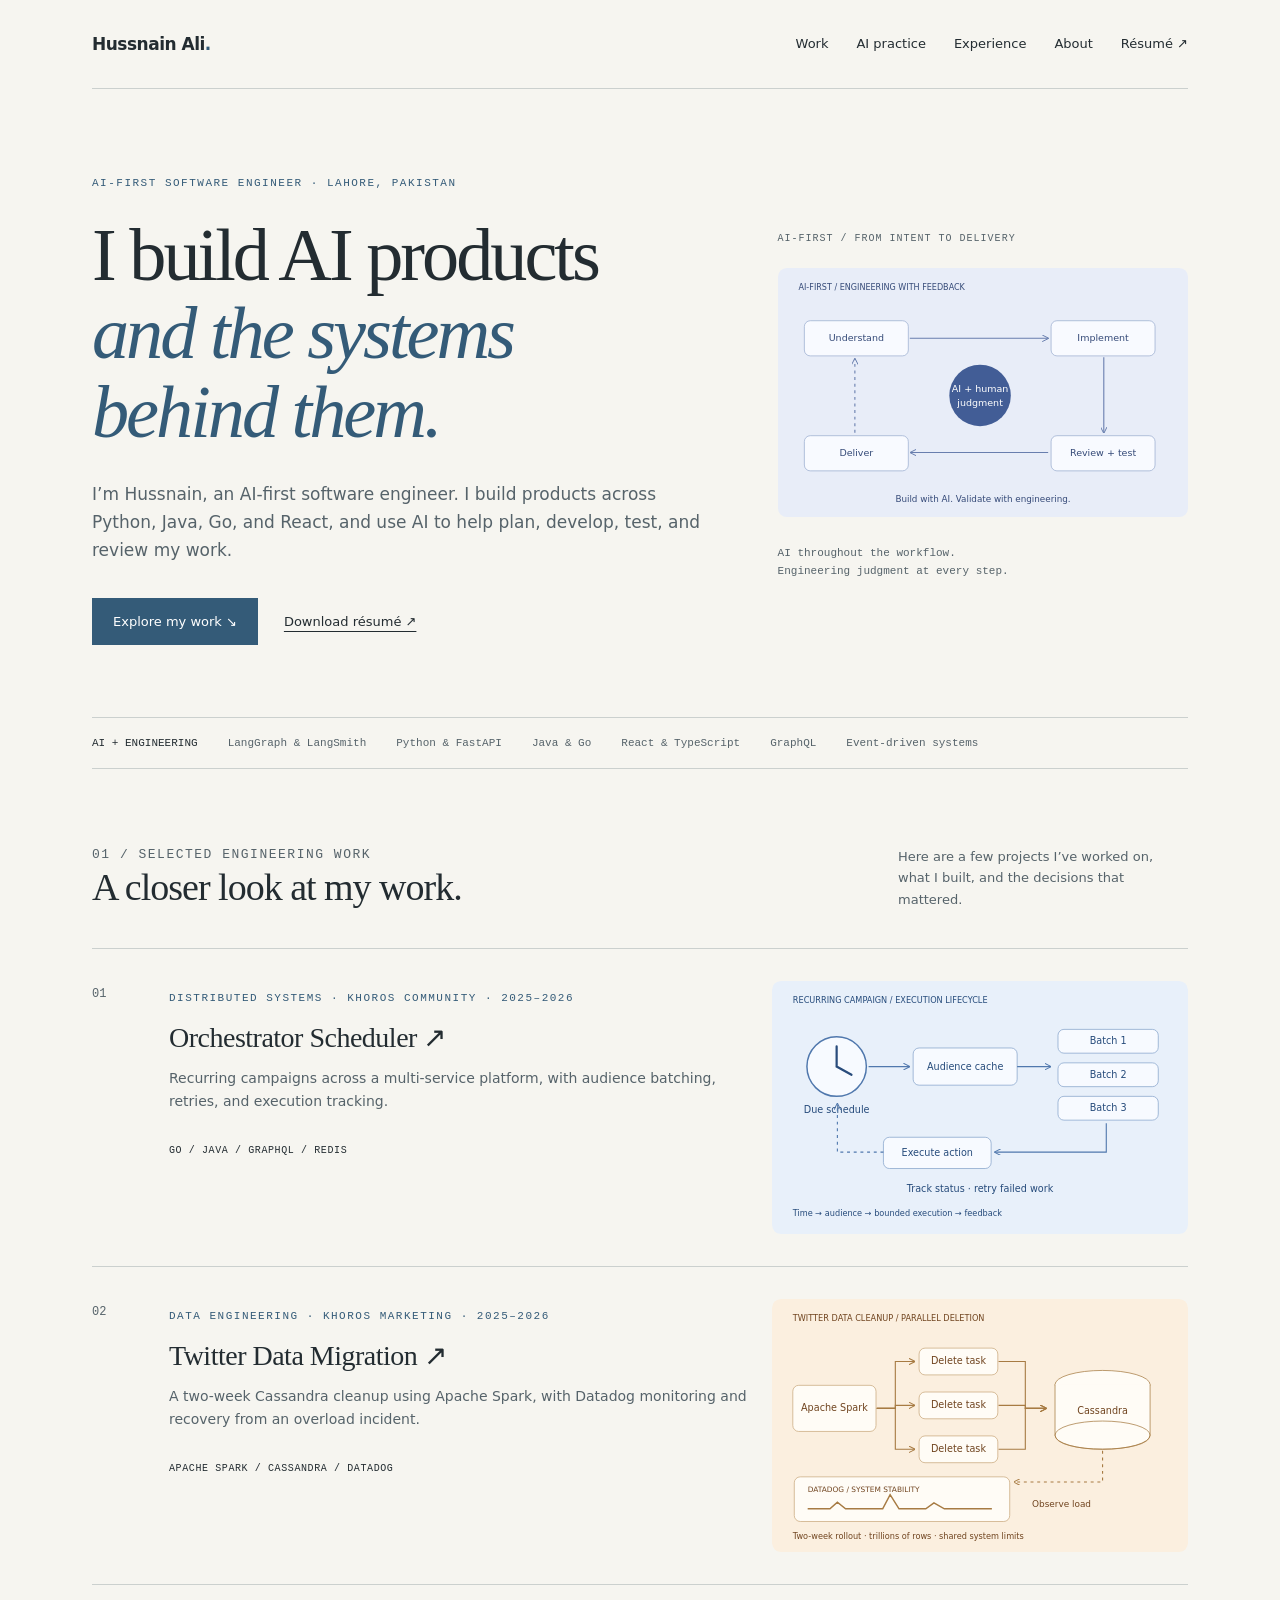
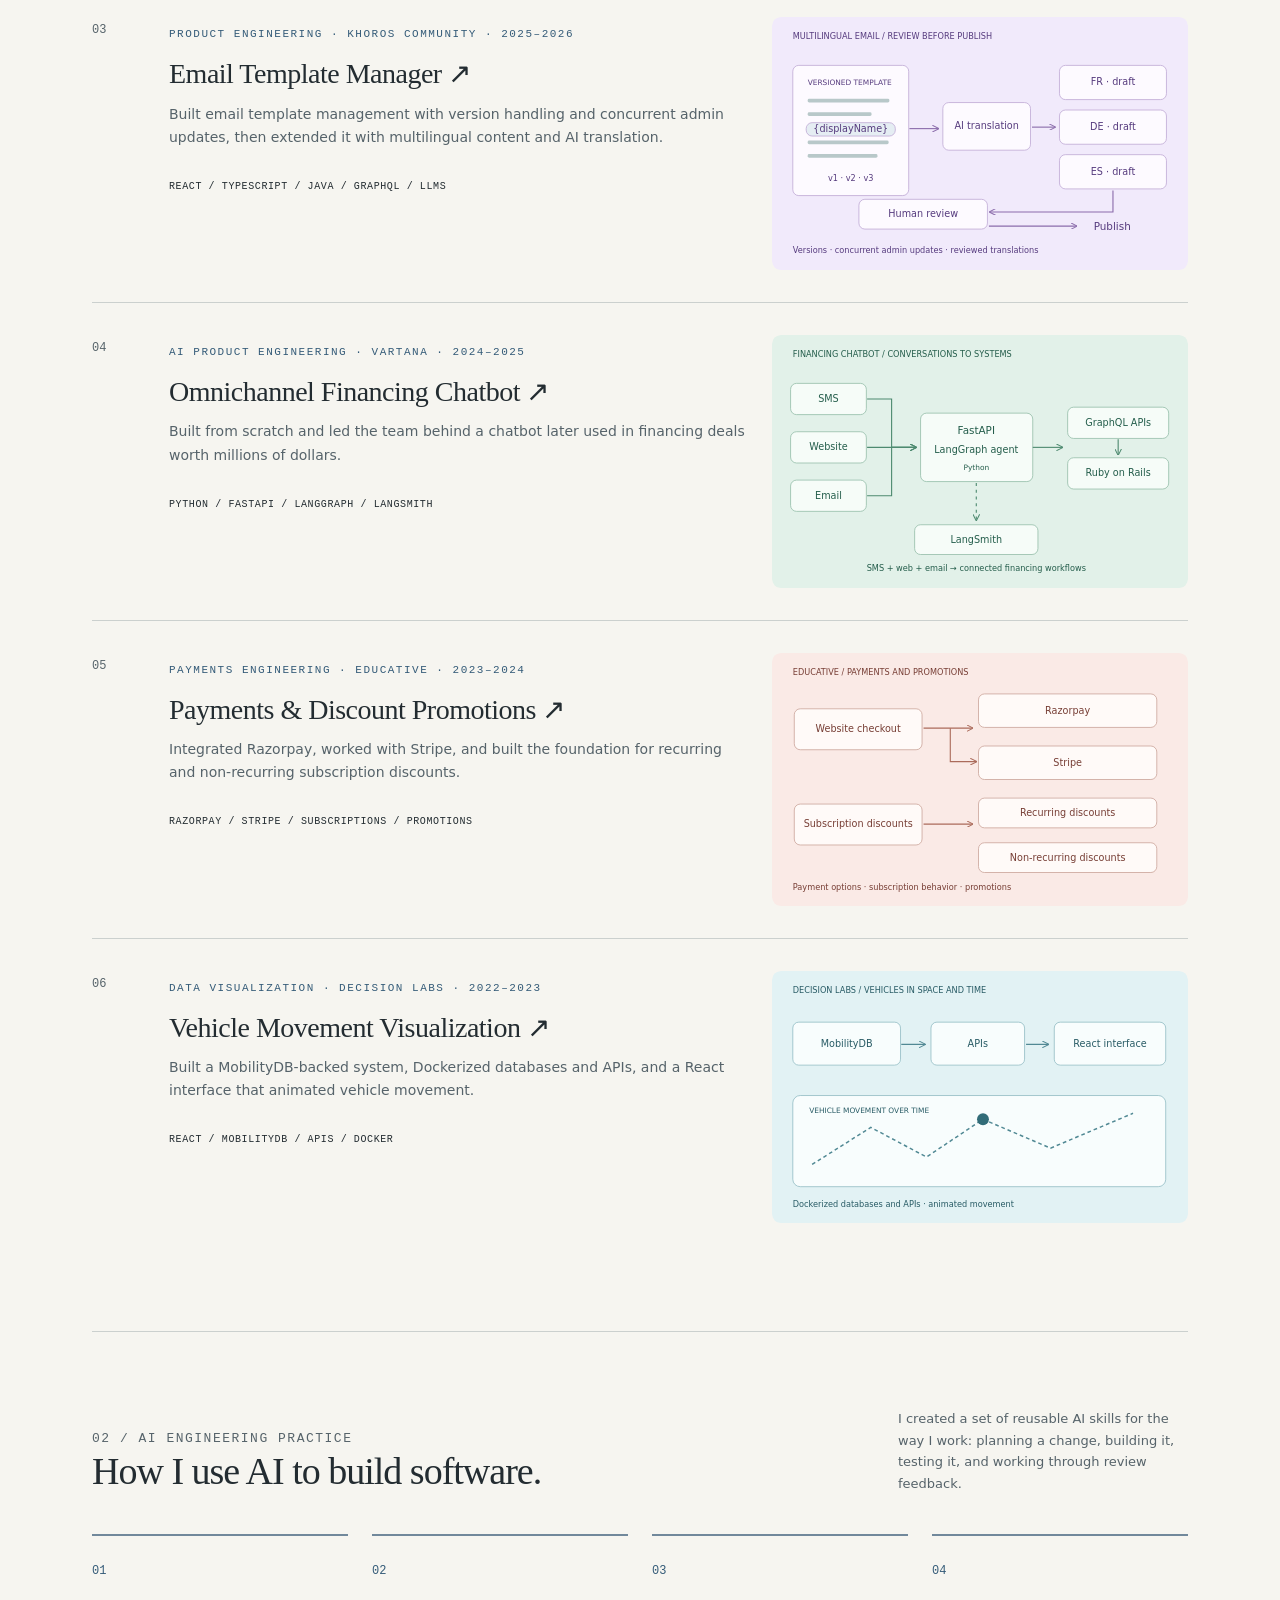
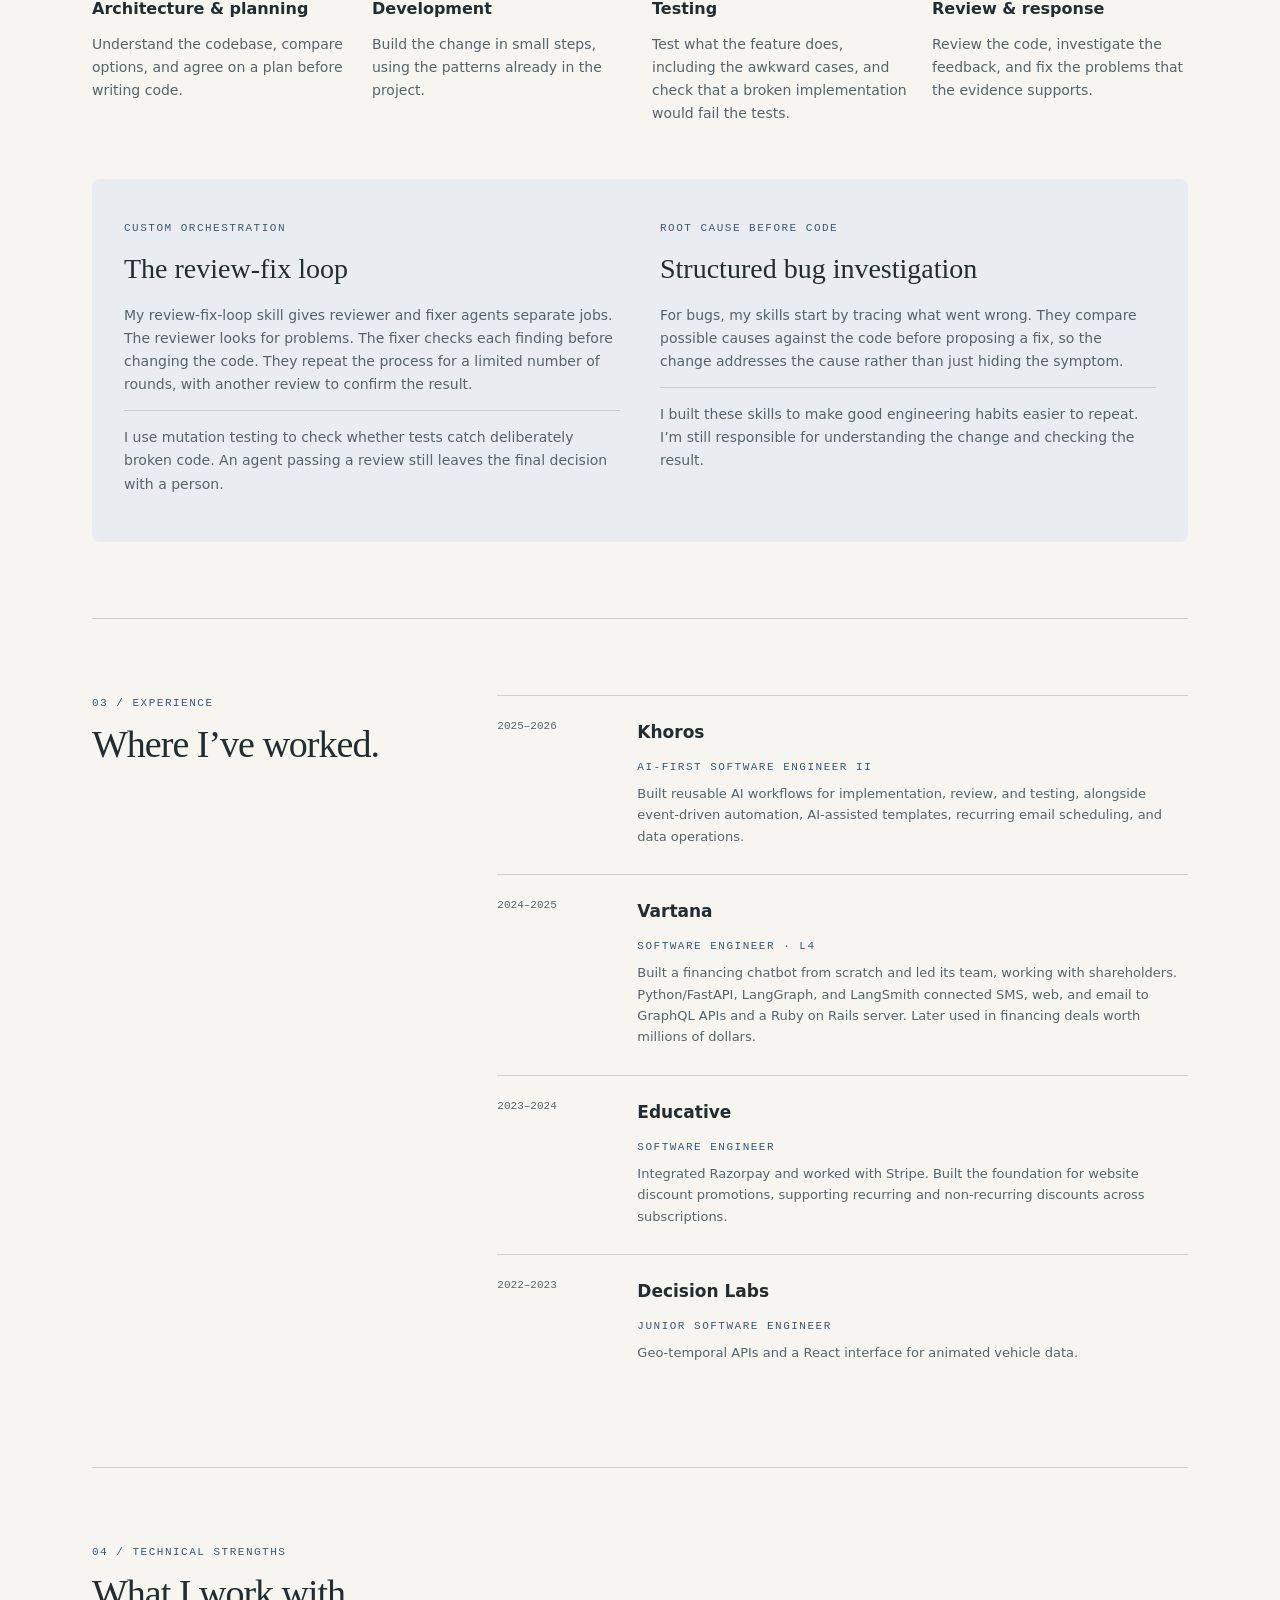
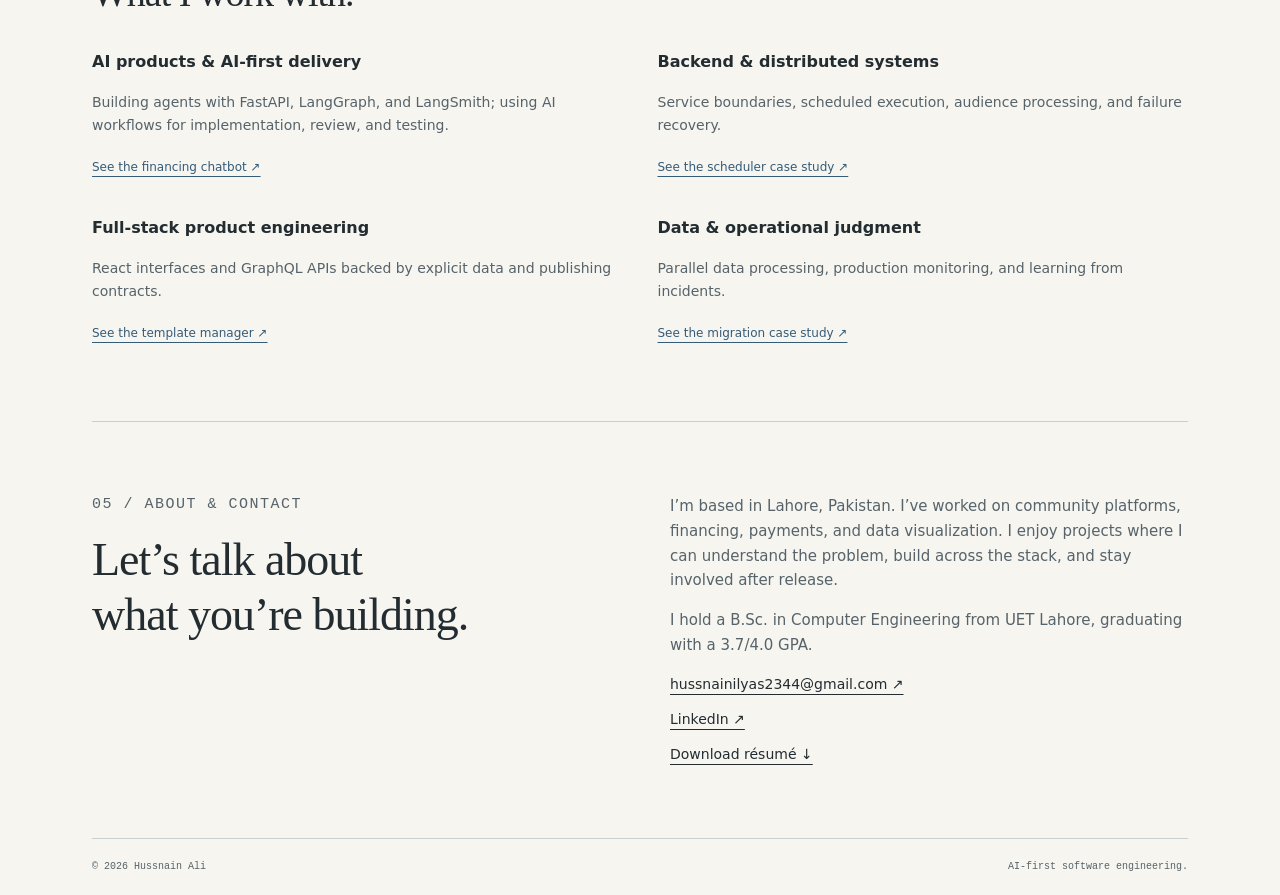
==== commit 78a40c3d: "feat: add Educative and Decision Labs case studies" ====
--- a/index.html
+++ b/index.html
@@ -1 +1 @@
-<!doctype html><html lang="en"><head><meta charset="utf-8"><meta name="viewport" content="width=device-width,initial-scale=1"><meta name="description" content="Hussnain Ali ,  AI-first software engineer building AI products, full-stack applications, and reliable backend systems."><meta name="theme-color" content="#f6f5f0"><title>AI-First Software Engineer | Hussnain Ali</title><link rel="stylesheet" href="style.css"><link rel="icon" href="favicon.svg" type="image/svg+xml"><script src="motion.js" defer></script></head><body><a class="skip" href="#main">Skip to content</a><div class="wrap"><header><a class="brand" href="index.html">Hussnain Ali<span>.</span></a><nav aria-label="Main navigation"><a href="index.html#work">Work</a><a href="index.html#ai-workflow">AI practice</a><a href="index.html#experience">Experience</a><a href="index.html#about">About</a><a href="Hussnain-Ali-Resume.pdf" download>Résumé ↗</a></nav></header><main id="main"><section class="hero"><div><p class="eyebrow">AI-first software engineer · Lahore, Pakistan</p><h1>I build AI products<br><em>and the systems<br>behind them.</em></h1><p class="intro">I’m Hussnain, an AI-first software engineer. I build products across Python, Java, Go, and React, and use AI to help plan, develop, test, and review my work.</p><div class="actions"><a class="button" href="#work">Explore my work ↘</a><a href="Hussnain-Ali-Resume.pdf" download>Download résumé ↗</a></div></div><div class="system"><p class="caption">AI-first / from intent to delivery</p><img src="diagrams/ai-engineering.svg" alt="AI and human judgment connecting understanding, implementation, review and testing, and delivery" width="560" height="340" style="width:100%;height:auto"><p class="footnote">AI throughout the workflow.<br>Engineering judgment at every step.</p></div></section><div class="strip"><b>AI + ENGINEERING</b><span>LangGraph & LangSmith</span><span>Python & FastAPI</span><span>Java & Go</span><span>React & TypeScript</span><span>GraphQL</span><span>Event-driven systems</span></div><section class="section" id="work"><div class="sectionhead"><div><p class="eyebrow">01 / Selected engineering work</p><h2>A closer look at my work.</h2></div><p>Here are a few projects I’ve worked on, what I built, and the decisions that mattered.</p></div><a class="workrow" style="view-transition-name: case-orchestrator-scheduler" href="work/orchestrator-scheduler.html#main"><span class="number">01</span><div><span class="kicker">Distributed systems · Khoros Community · 2025–2026</span><h3>Orchestrator Scheduler ↗</h3><p>Recurring campaigns across a multi-service platform, with audience batching, retries, and execution tracking.</p><span class="tags">Go / Java / GraphQL / Redis</span></div><div class="project-visual"><img src="diagrams/orchestrator-scheduler.svg" alt="" loading="lazy" width="560" height="340"></div></a><a class="workrow" style="view-transition-name: case-twitter-data-migration" href="work/twitter-data-migration.html#main"><span class="number">02</span><div><span class="kicker">Data engineering · Khoros Marketing · 2025–2026</span><h3>Twitter Data Migration ↗</h3><p>A two-week Cassandra cleanup using Apache Spark, with Datadog monitoring and recovery from an overload incident.</p><span class="tags">Apache Spark / Cassandra / Datadog</span></div><div class="project-visual"><img src="diagrams/twitter-data-migration.svg" alt="" loading="lazy" width="560" height="340"></div></a><a class="workrow" style="view-transition-name: case-email-template-manager" href="work/email-template-manager.html#main"><span class="number">03</span><div><span class="kicker">Product engineering · Khoros Community · 2025–2026</span><h3>Email Template Manager ↗</h3><p>Built email template management with version handling and concurrent admin updates, then extended it with multilingual content and AI translation.</p><span class="tags">React / TypeScript / Java / GraphQL / LLMs</span></div><div class="project-visual"><img src="diagrams/email-template-manager.svg" alt="" loading="lazy" width="560" height="340"></div></a><a class="workrow" style="view-transition-name: case-vartana-financing-chatbot" href="work/vartana-financing-chatbot.html#main"><span class="number">04</span><div><span class="kicker">AI product engineering · Vartana · 2024–2025</span><h3>Omnichannel Financing Chatbot ↗</h3><p>Built from scratch and led the team behind a chatbot later used in financing deals worth millions of dollars.</p><span class="tags">Python / FastAPI / LangGraph / LangSmith</span></div><div class="project-visual"><img src="diagrams/vartana-financing-chatbot.svg" alt="" loading="lazy" width="560" height="340"></div></a></section><section class="section ai-practice" id="ai-workflow"><div class="sectionhead"><div><p class="eyebrow">02 / AI engineering practice</p><h2>How I use AI to build software.</h2></div><p>I created a set of reusable AI skills for the way I work: planning a change, building it, testing it, and working through review feedback.</p></div><ol class="skill-path"><li><b>01</b><h3>Architecture & planning</h3><p>Understand the codebase, compare options, and agree on a plan before writing code.</p></li><li><b>02</b><h3>Development</h3><p>Build the change in small steps, using the patterns already in the project.</p></li><li><b>03</b><h3>Testing</h3><p>Test what the feature does, including the awkward cases, and check that a broken implementation would fail the tests.</p></li><li><b>04</b><h3>Review & response</h3><p>Review the code, investigate the feedback, and fix the problems that the evidence supports.</p></li></ol><div class="workflow-details"><article><span class="kicker">Custom orchestration</span><h3>The review-fix loop</h3><p>My review-fix-loop skill gives reviewer and fixer agents separate jobs. The reviewer looks for problems. The fixer checks each finding before changing the code. They repeat the process for a limited number of rounds, with another review to confirm the result.</p><p class="workflow-note">I use mutation testing to check whether tests catch deliberately broken code. An agent passing a review still leaves the final decision with a person.</p></article><article><span class="kicker">Root cause before code</span><h3>Structured bug investigation</h3><p>For bugs, my skills start by tracing what went wrong. They compare possible causes against the code before proposing a fix, so the change addresses the cause rather than just hiding the symptom.</p><p class="workflow-note">I built these skills to make good engineering habits easier to repeat. I’m still responsible for understanding the change and checking the result.</p></article></div></section><section class="section split" id="experience"><div><p class="eyebrow">03 / Experience</p><h2>Where I’ve worked.</h2></div><div><div class="job"><time>2025–2026</time><div><h3>Khoros</h3><span class="kicker">AI-First Software Engineer II</span><p>Built reusable AI workflows for implementation, review, and testing, alongside event-driven automation, AI-assisted templates, recurring email scheduling, and data operations.</p></div></div><div class="job"><time>2024–2025</time><div><h3>Vartana</h3><span class="kicker">Software Engineer · L4</span><p>Built a financing chatbot from scratch and led its team, working with shareholders. Python/FastAPI, LangGraph, and LangSmith connected SMS, web, and email to GraphQL APIs and a Ruby on Rails server. Later used in financing deals worth millions of dollars.</p></div></div><div class="job"><time>2023–2024</time><div><h3>Educative</h3><span class="kicker">Software Engineer</span><p>Integrated Razorpay and worked with Stripe. Built the foundation for website discount promotions, supporting recurring and non-recurring discounts across subscriptions.</p></div></div><div class="job"><time>2022–2023</time><div><h3>Decision Labs</h3><span class="kicker">Junior Software Engineer</span><p>Geo-temporal APIs and a React interface for animated vehicle data.</p></div></div></div></section><section class="section"><p class="eyebrow">04 / Technical strengths</p><h2>What I work with.</h2><div class="strengths"><div><h3>AI products & AI-first delivery</h3><p>Building agents with FastAPI, LangGraph, and LangSmith; using AI workflows for implementation, review, and testing.</p><a href="work/vartana-financing-chatbot.html">See the financing chatbot ↗</a></div><div><h3>Backend & distributed systems</h3><p>Service boundaries, scheduled execution, audience processing, and failure recovery.</p><a href="work/orchestrator-scheduler.html">See the scheduler case study ↗</a></div><div><h3>Full-stack product engineering</h3><p>React interfaces and GraphQL APIs backed by explicit data and publishing contracts.</p><a href="work/email-template-manager.html">See the template manager ↗</a></div><div><h3>Data & operational judgment</h3><p>Parallel data processing, production monitoring, and learning from incidents.</p><a href="work/twitter-data-migration.html">See the migration case study ↗</a></div></div></section><section class="contact" id="about"><div><p class="eyebrow">05 / About & contact</p><h2>Let’s talk about<br>what you’re building.</h2></div><div><p>I’m based in Lahore, Pakistan. I’ve worked on community platforms, financing, payments, and data visualization. I enjoy projects where I can understand the problem, build across the stack, and stay involved after release.</p><p>I hold a B.Sc. in Computer Engineering from UET Lahore, graduating with a 3.7/4.0 GPA.</p><div class="contactlinks"><a href="mailto:hussnainilyas2344@gmail.com">hussnainilyas2344@gmail.com ↗</a><a href="https://www.linkedin.com/in/hussnain-ali47/" target="_blank" rel="noopener noreferrer">LinkedIn ↗</a><a href="Hussnain-Ali-Resume.pdf" download>Download résumé ↓</a></div></div></section></main><footer><span>© 2026 Hussnain Ali</span><span>AI-first software engineering.</span></footer></div></body></html>+<!doctype html><html lang="en"><head><meta charset="utf-8"><meta name="viewport" content="width=device-width,initial-scale=1"><meta name="description" content="Hussnain Ali, AI-first software engineer building AI products, full-stack applications, and reliable backend systems."><meta name="theme-color" content="#f6f5f0"><title>AI-First Software Engineer | Hussnain Ali</title><link rel="stylesheet" href="style.css"><link rel="icon" href="favicon.svg" type="image/svg+xml"><script src="motion.js" defer></script></head><body><a class="skip" href="#main">Skip to content</a><div class="wrap"><header><a class="brand" href="index.html">Hussnain Ali<span>.</span></a><nav aria-label="Main navigation"><a href="index.html#work">Work</a><a href="index.html#ai-workflow">AI practice</a><a href="index.html#experience">Experience</a><a href="index.html#about">About</a><a href="Hussnain-Ali-Resume.pdf" download>Résumé ↗</a></nav></header><main id="main"><section class="hero"><div><p class="eyebrow">AI-first software engineer · Lahore, Pakistan</p><h1>I build AI products<br><em>and the systems<br>behind them.</em></h1><p class="intro">I’m Hussnain, an AI-first software engineer. I build products across Python, Java, Go, and React, and use AI to help plan, develop, test, and review my work.</p><div class="actions"><a class="button" href="#work">Explore my work ↘</a><a href="Hussnain-Ali-Resume.pdf" download>Download résumé ↗</a></div></div><div class="system"><p class="caption">AI-first / from intent to delivery</p><img src="diagrams/ai-engineering.svg" alt="AI and human judgment connecting understanding, implementation, review and testing, and delivery" width="560" height="340" style="width:100%;height:auto"><p class="footnote">AI throughout the workflow.<br>Engineering judgment at every step.</p></div></section><div class="strip"><b>AI + ENGINEERING</b><span>LangGraph & LangSmith</span><span>Python & FastAPI</span><span>Java & Go</span><span>React & TypeScript</span><span>GraphQL</span><span>Event-driven systems</span></div><section class="section" id="work"><div class="sectionhead"><div><p class="eyebrow">01 / Selected engineering work</p><h2>A closer look at my work.</h2></div><p>Here are a few projects I’ve worked on, what I built, and the decisions that mattered.</p></div><a class="workrow" style="view-transition-name: case-orchestrator-scheduler" href="work/orchestrator-scheduler.html#main"><span class="number">01</span><div><span class="kicker">Distributed systems · Khoros Community · 2025–2026</span><h3>Orchestrator Scheduler ↗</h3><p>Recurring campaigns across a multi-service platform, with audience batching, retries, and execution tracking.</p><span class="tags">Go / Java / GraphQL / Redis</span></div><div class="project-visual"><img src="diagrams/orchestrator-scheduler.svg" alt="" loading="lazy" width="560" height="340"></div></a><a class="workrow" style="view-transition-name: case-twitter-data-migration" href="work/twitter-data-migration.html#main"><span class="number">02</span><div><span class="kicker">Data engineering · Khoros Marketing · 2025–2026</span><h3>Twitter Data Migration ↗</h3><p>A two-week Cassandra cleanup using Apache Spark, with Datadog monitoring and recovery from an overload incident.</p><span class="tags">Apache Spark / Cassandra / Datadog</span></div><div class="project-visual"><img src="diagrams/twitter-data-migration.svg" alt="" loading="lazy" width="560" height="340"></div></a><a class="workrow" style="view-transition-name: case-email-template-manager" href="work/email-template-manager.html#main"><span class="number">03</span><div><span class="kicker">Product engineering · Khoros Community · 2025–2026</span><h3>Email Template Manager ↗</h3><p>Built email template management with version handling and concurrent admin updates, then extended it with multilingual content and AI translation.</p><span class="tags">React / TypeScript / Java / GraphQL / LLMs</span></div><div class="project-visual"><img src="diagrams/email-template-manager.svg" alt="" loading="lazy" width="560" height="340"></div></a><a class="workrow" style="view-transition-name: case-vartana-financing-chatbot" href="work/vartana-financing-chatbot.html#main"><span class="number">04</span><div><span class="kicker">AI product engineering · Vartana · 2024–2025</span><h3>Omnichannel Financing Chatbot ↗</h3><p>Built from scratch and led the team behind a chatbot later used in financing deals worth millions of dollars.</p><span class="tags">Python / FastAPI / LangGraph / LangSmith</span></div><div class="project-visual"><img src="diagrams/vartana-financing-chatbot.svg" alt="" loading="lazy" width="560" height="340"></div></a><a class="workrow" style="view-transition-name: case-educative-payments-promotions" href="work/educative-payments-promotions.html#main"><span class="number">05</span><div><span class="kicker">Payments engineering · Educative · 2023–2024</span><h3>Payments & Discount Promotions ↗</h3><p>Integrated Razorpay, worked with Stripe, and built the foundation for recurring and non-recurring subscription discounts.</p><span class="tags">Razorpay / Stripe / Subscriptions / Promotions</span></div><div class="project-visual"><img src="diagrams/educative-payments-promotions.svg" alt="" loading="lazy" width="560" height="340"></div></a><a class="workrow" style="view-transition-name: case-decision-labs-geospatial" href="work/decision-labs-geospatial.html#main"><span class="number">06</span><div><span class="kicker">Data visualization · Decision Labs · 2022–2023</span><h3>Vehicle Movement Visualization ↗</h3><p>Built a MobilityDB-backed system, Dockerized databases and APIs, and a React interface that animated vehicle movement.</p><span class="tags">React / MobilityDB / APIs / Docker</span></div><div class="project-visual"><img src="diagrams/decision-labs-geospatial.svg" alt="" loading="lazy" width="560" height="340"></div></a></section><section class="section ai-practice" id="ai-workflow"><div class="sectionhead"><div><p class="eyebrow">02 / AI engineering practice</p><h2>How I use AI to build software.</h2></div><p>I created a set of reusable AI skills for the way I work: planning a change, building it, testing it, and working through review feedback.</p></div><ol class="skill-path"><li><b>01</b><h3>Architecture & planning</h3><p>Understand the codebase, compare options, and agree on a plan before writing code.</p></li><li><b>02</b><h3>Development</h3><p>Build the change in small steps, using the patterns already in the project.</p></li><li><b>03</b><h3>Testing</h3><p>Test what the feature does, including the awkward cases, and check that a broken implementation would fail the tests.</p></li><li><b>04</b><h3>Review & response</h3><p>Review the code, investigate the feedback, and fix the problems that the evidence supports.</p></li></ol><div class="workflow-details"><article><span class="kicker">Custom orchestration</span><h3>The review-fix loop</h3><p>My review-fix-loop skill gives reviewer and fixer agents separate jobs. The reviewer looks for problems. The fixer checks each finding before changing the code. They repeat the process for a limited number of rounds, with another review to confirm the result.</p><p class="workflow-note">I use mutation testing to check whether tests catch deliberately broken code. An agent passing a review still leaves the final decision with a person.</p></article><article><span class="kicker">Root cause before code</span><h3>Structured bug investigation</h3><p>For bugs, my skills start by tracing what went wrong. They compare possible causes against the code before proposing a fix, so the change addresses the cause rather than just hiding the symptom.</p><p class="workflow-note">I built these skills to make good engineering habits easier to repeat. I’m still responsible for understanding the change and checking the result.</p></article></div></section><section class="section split" id="experience"><div><p class="eyebrow">03 / Experience</p><h2>Where I’ve worked.</h2></div><div><div class="job"><time>2025–2026</time><div><h3>Khoros</h3><span class="kicker">AI-First Software Engineer II</span><p>Built reusable AI workflows for implementation, review, and testing, alongside event-driven automation, AI-assisted templates, recurring email scheduling, and data operations.</p></div></div><div class="job"><time>2024–2025</time><div><h3>Vartana</h3><span class="kicker">Software Engineer · L4</span><p>Built a financing chatbot from scratch and led its team, working with shareholders. Python/FastAPI, LangGraph, and LangSmith connected SMS, web, and email to GraphQL APIs and a Ruby on Rails server. Later used in financing deals worth millions of dollars.</p></div></div><div class="job"><time>2023–2024</time><div><h3>Educative</h3><span class="kicker">Software Engineer</span><p>Integrated Razorpay and worked with Stripe. Built the foundation for website discount promotions, supporting recurring and non-recurring discounts across subscriptions.</p></div></div><div class="job"><time>2022–2023</time><div><h3>Decision Labs</h3><span class="kicker">Junior Software Engineer</span><p>Geo-temporal APIs and a React interface for animated vehicle data.</p></div></div></div></section><section class="section"><p class="eyebrow">04 / Technical strengths</p><h2>What I work with.</h2><div class="strengths"><div><h3>AI products & AI-first delivery</h3><p>Building agents with FastAPI, LangGraph, and LangSmith; using AI workflows for implementation, review, and testing.</p><a href="work/vartana-financing-chatbot.html">See the financing chatbot ↗</a></div><div><h3>Backend & distributed systems</h3><p>Service boundaries, scheduled execution, audience processing, and failure recovery.</p><a href="work/orchestrator-scheduler.html">See the scheduler case study ↗</a></div><div><h3>Full-stack product engineering</h3><p>React interfaces and GraphQL APIs backed by explicit data and publishing contracts.</p><a href="work/email-template-manager.html">See the template manager ↗</a></div><div><h3>Data & operational judgment</h3><p>Parallel data processing, production monitoring, and learning from incidents.</p><a href="work/twitter-data-migration.html">See the migration case study ↗</a></div></div></section><section class="contact" id="about"><div><p class="eyebrow">05 / About & contact</p><h2>Let’s talk about<br>what you’re building.</h2></div><div><p>I’m based in Lahore, Pakistan. I’ve worked on community platforms, financing, payments, and data visualization. I enjoy projects where I can understand the problem, build across the stack, and stay involved after release.</p><p>I hold a B.Sc. in Computer Engineering from UET Lahore, graduating with a 3.7/4.0 GPA.</p><div class="contactlinks"><a href="mailto:hussnainilyas2344@gmail.com">hussnainilyas2344@gmail.com ↗</a><a href="https://www.linkedin.com/in/hussnain-ali47/" target="_blank" rel="noopener noreferrer">LinkedIn ↗</a><a href="Hussnain-Ali-Resume.pdf" download>Download résumé ↓</a></div></div></section></main><footer><span>© 2026 Hussnain Ali</span><span>AI-first software engineering.</span></footer></div></body></html>
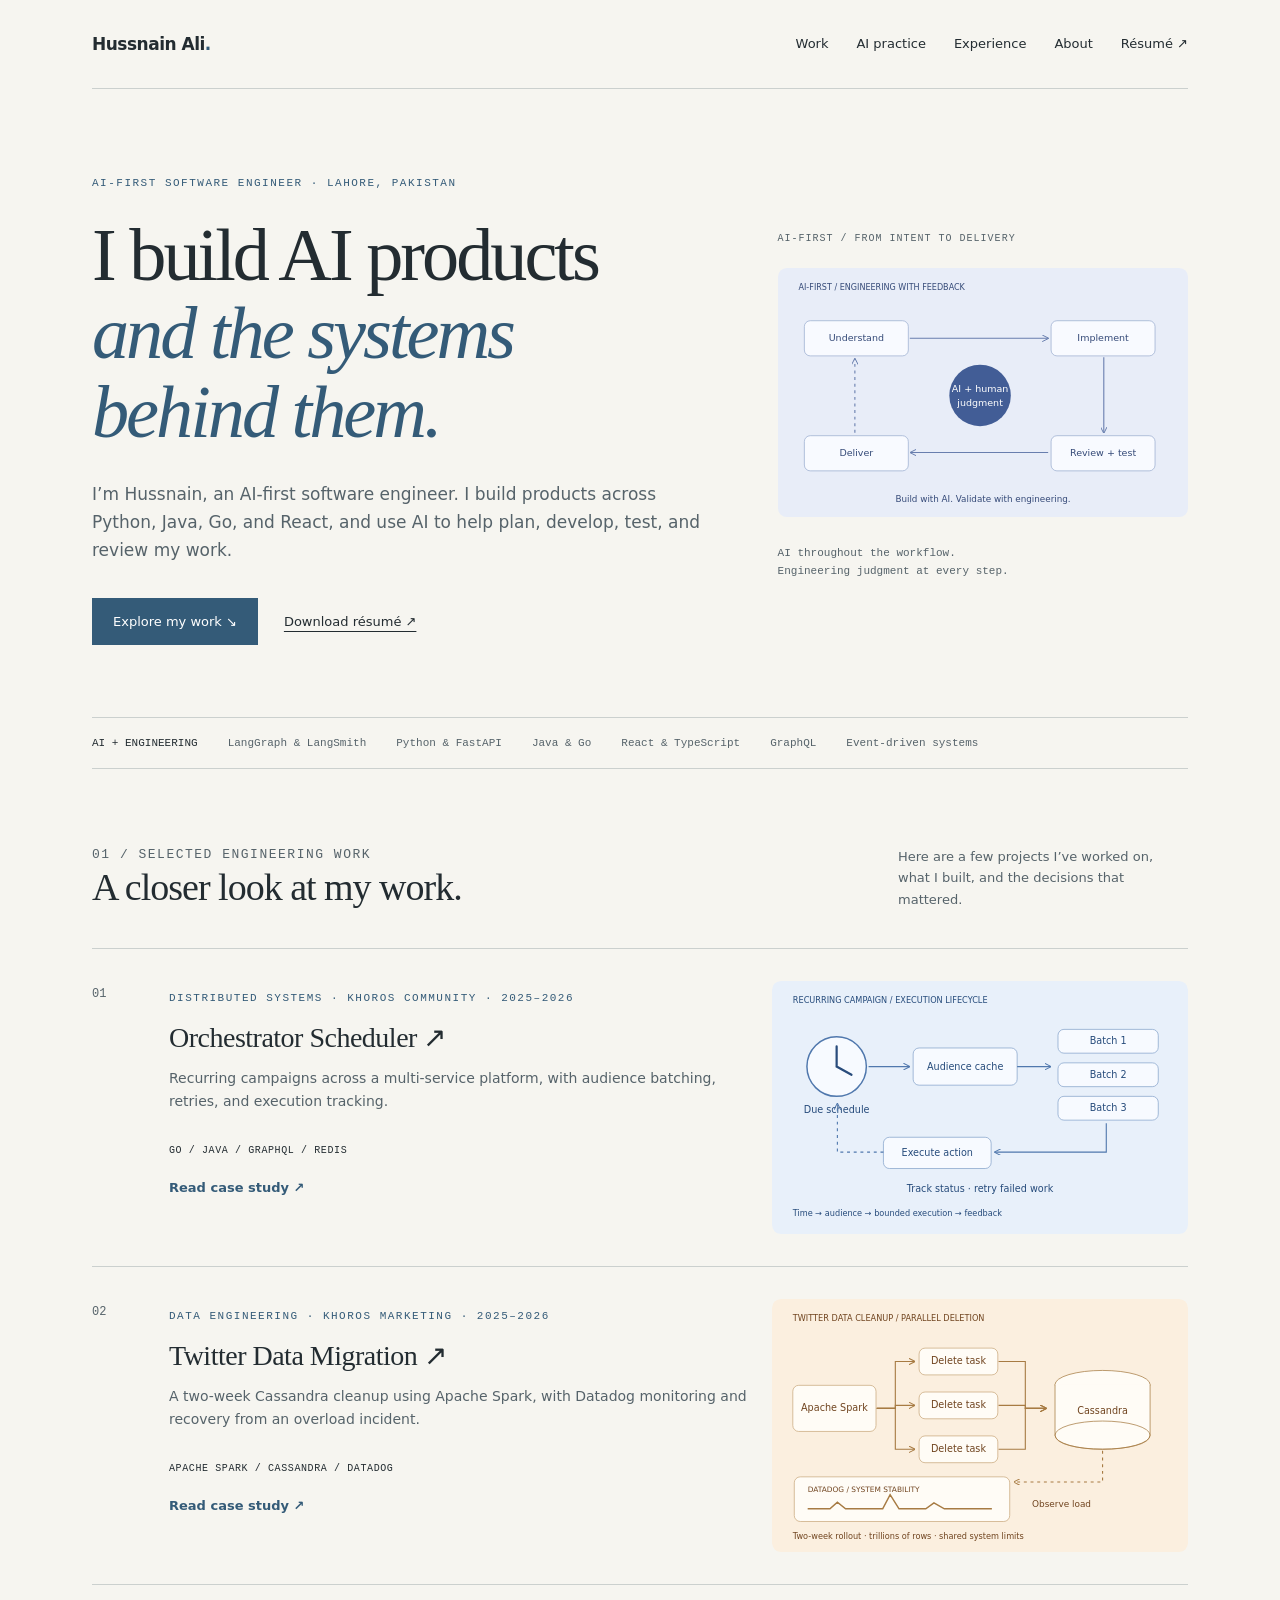
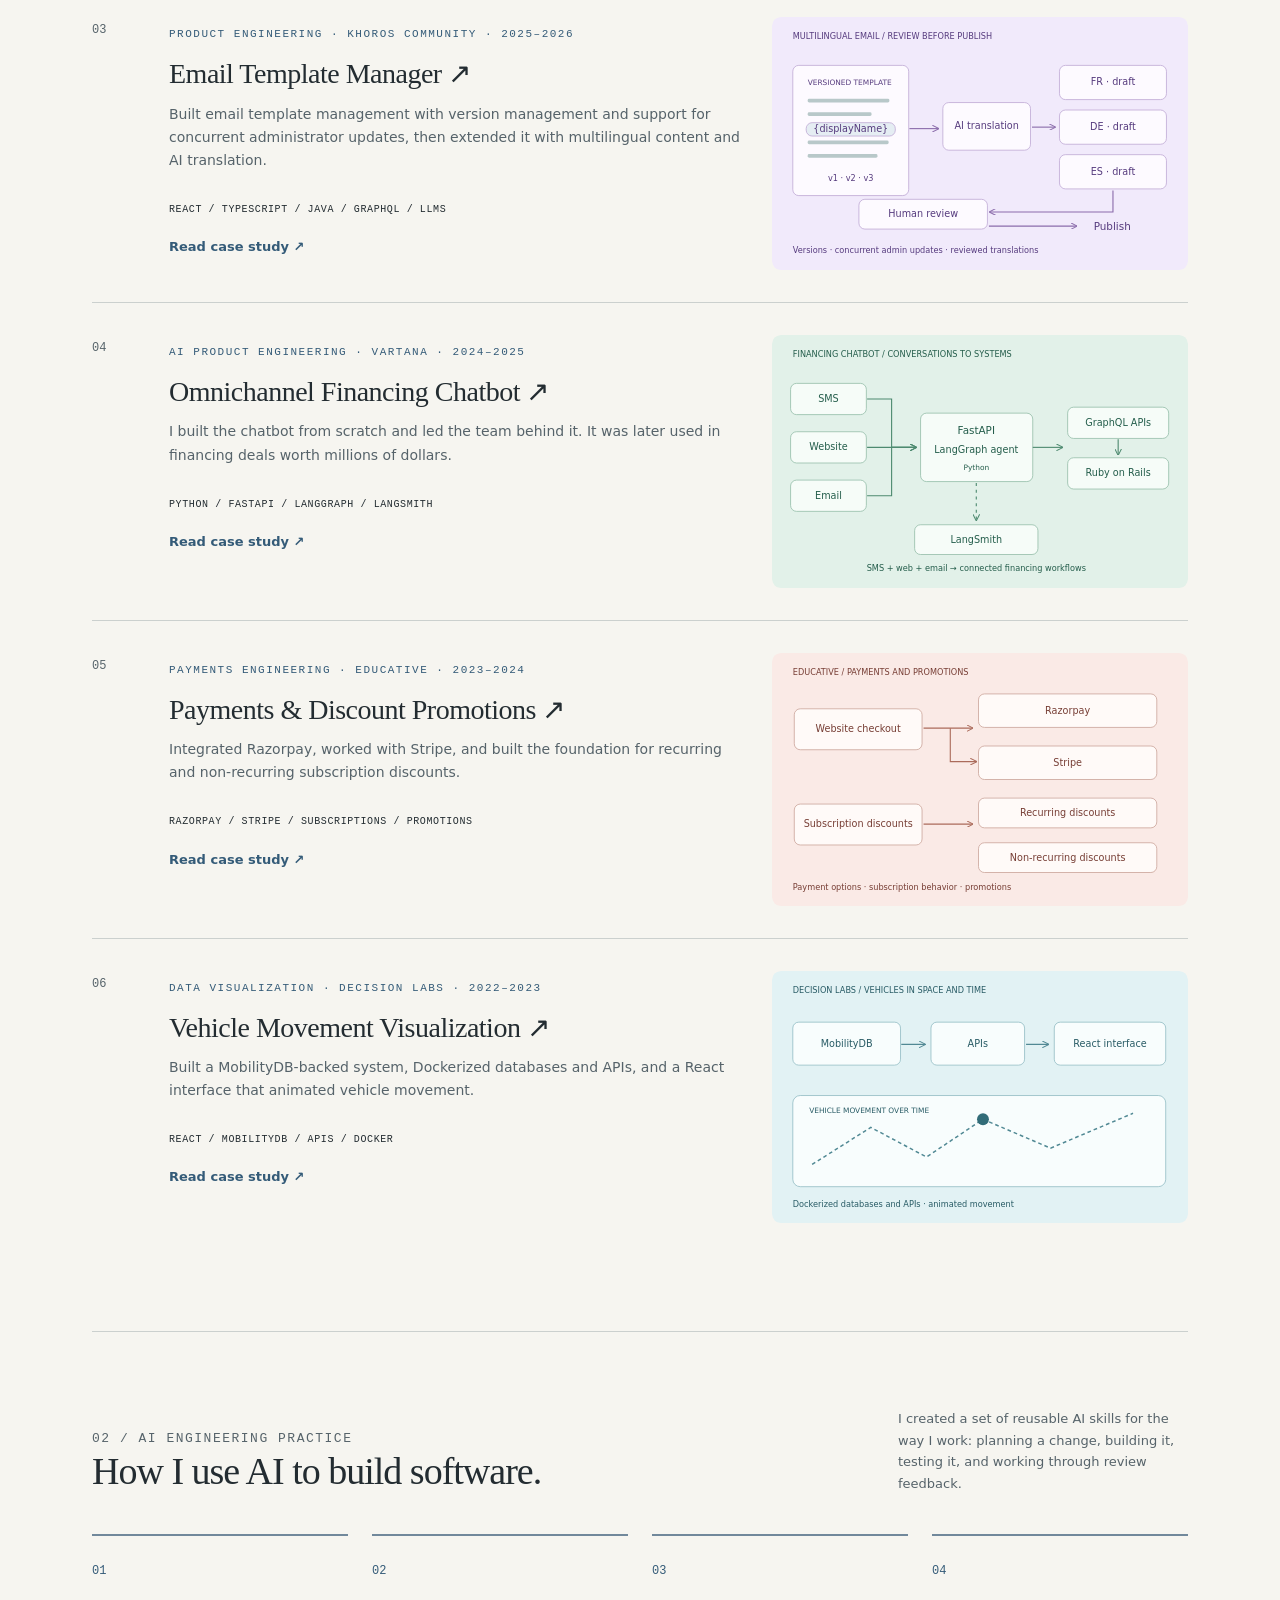
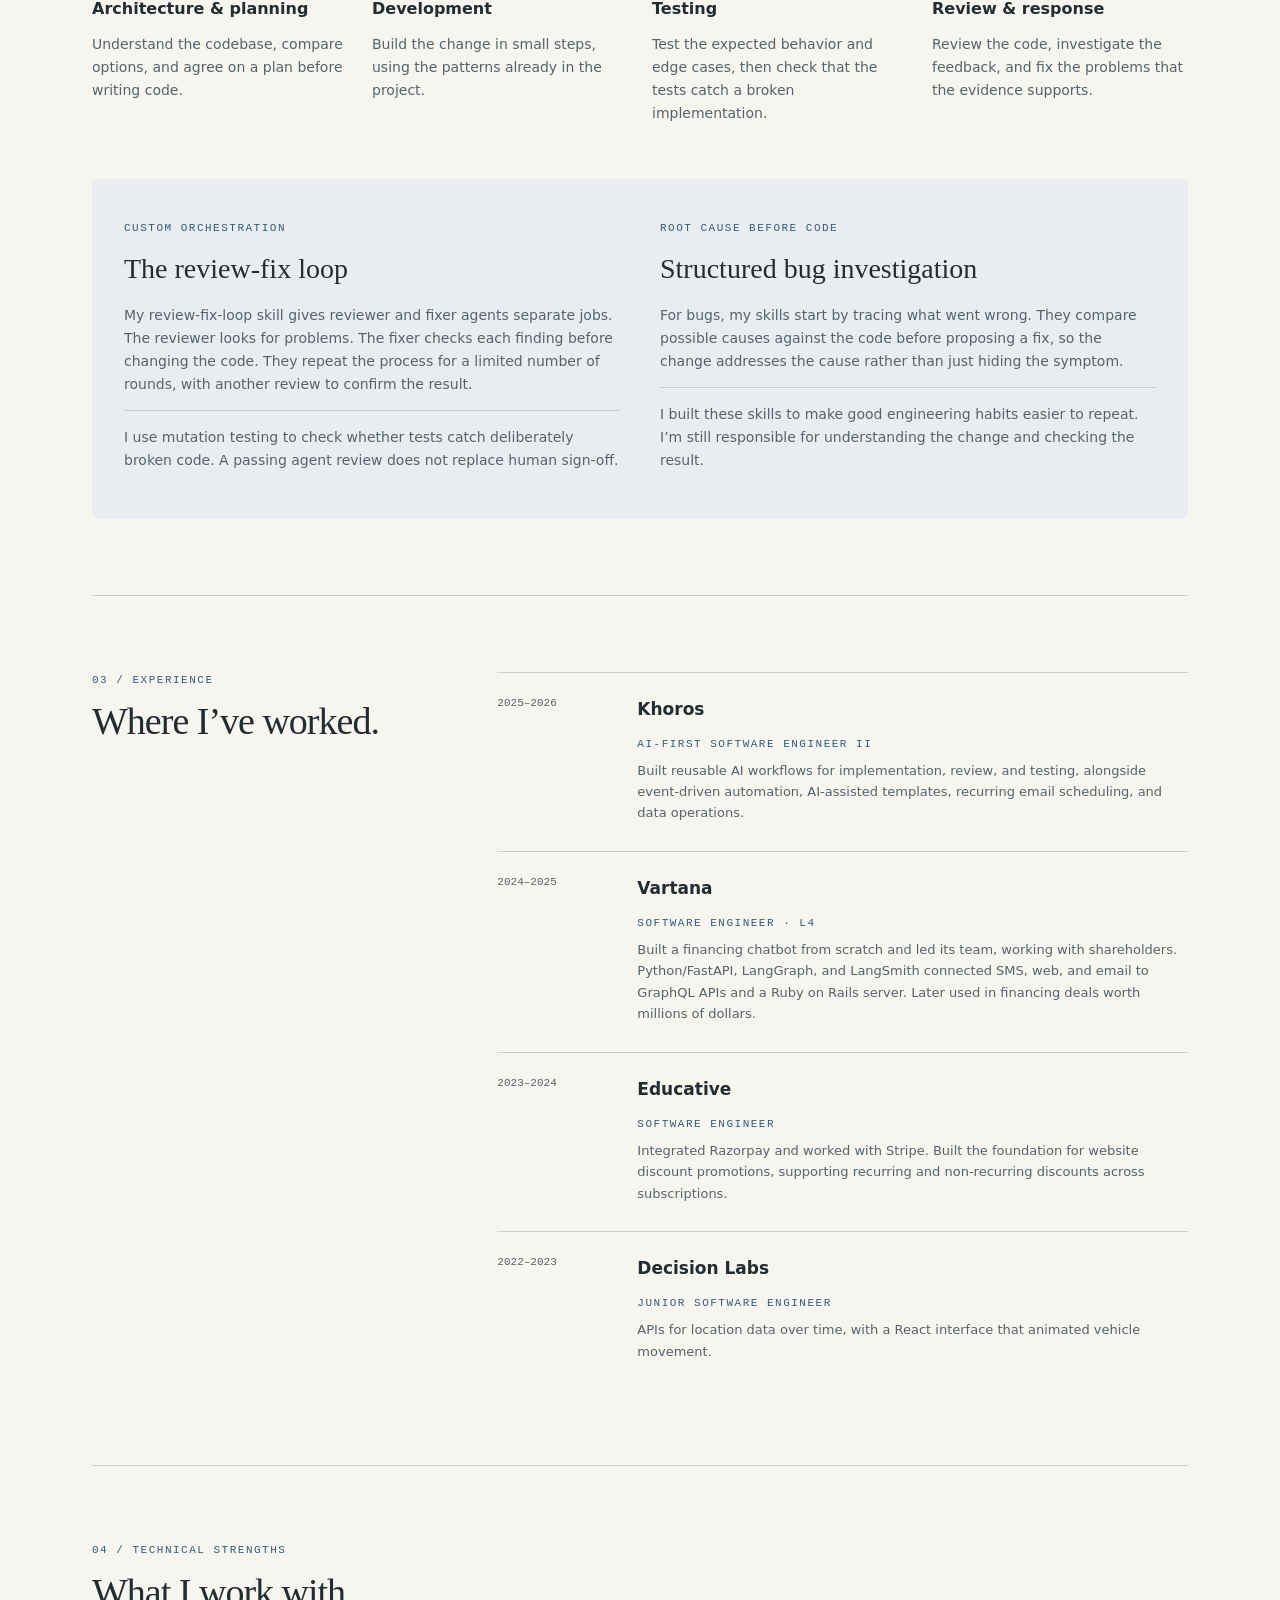
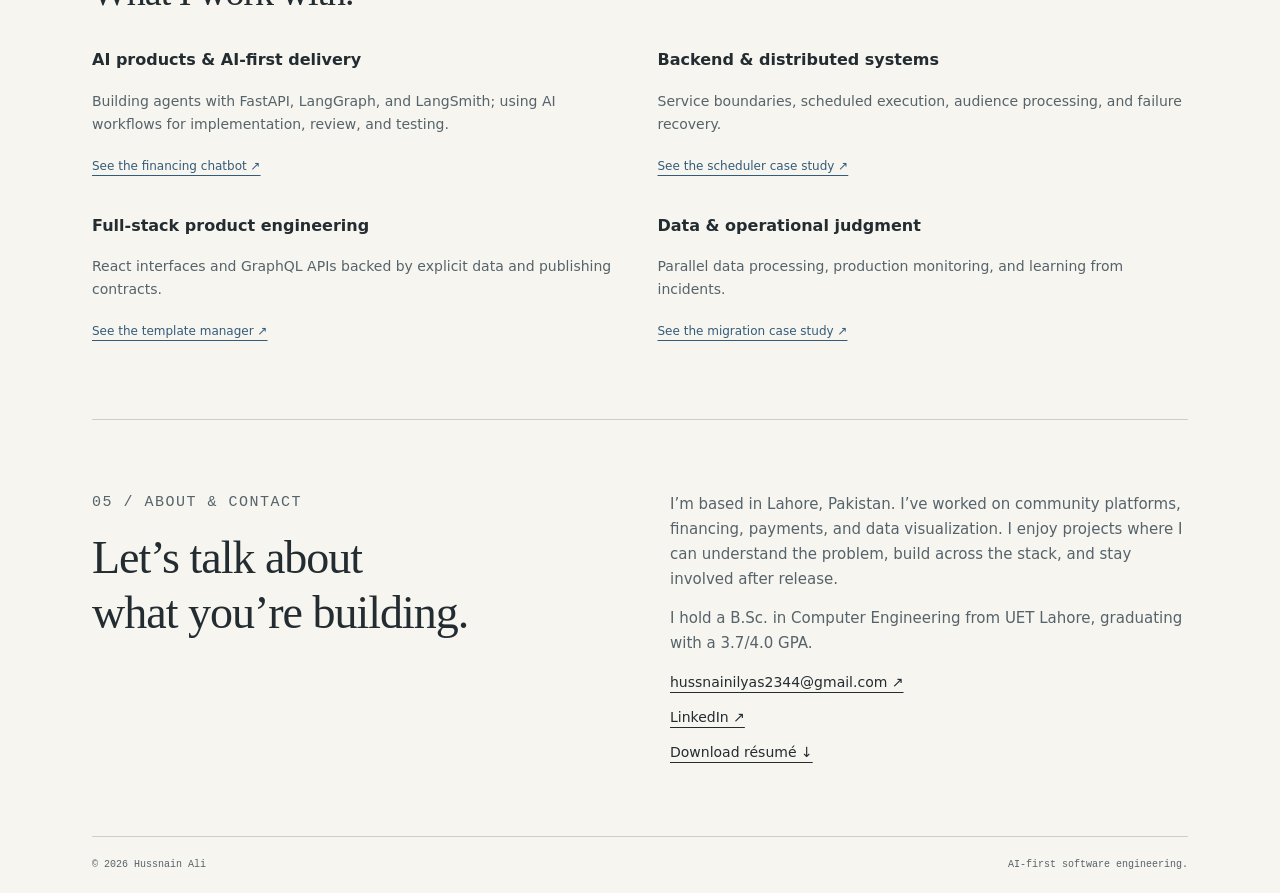
==== commit 24c74010: "fix: polish portfolio copy and clarify diagrams" ====
--- a/index.html
+++ b/index.html
@@ -1 +1 @@
-<!doctype html><html lang="en"><head><meta charset="utf-8"><meta name="viewport" content="width=device-width,initial-scale=1"><meta name="description" content="Hussnain Ali, AI-first software engineer building AI products, full-stack applications, and reliable backend systems."><meta name="theme-color" content="#f6f5f0"><title>AI-First Software Engineer | Hussnain Ali</title><link rel="stylesheet" href="style.css"><link rel="icon" href="favicon.svg" type="image/svg+xml"><script src="motion.js" defer></script></head><body><a class="skip" href="#main">Skip to content</a><div class="wrap"><header><a class="brand" href="index.html">Hussnain Ali<span>.</span></a><nav aria-label="Main navigation"><a href="index.html#work">Work</a><a href="index.html#ai-workflow">AI practice</a><a href="index.html#experience">Experience</a><a href="index.html#about">About</a><a href="Hussnain-Ali-Resume.pdf" download>Résumé ↗</a></nav></header><main id="main"><section class="hero"><div><p class="eyebrow">AI-first software engineer · Lahore, Pakistan</p><h1>I build AI products<br><em>and the systems<br>behind them.</em></h1><p class="intro">I’m Hussnain, an AI-first software engineer. I build products across Python, Java, Go, and React, and use AI to help plan, develop, test, and review my work.</p><div class="actions"><a class="button" href="#work">Explore my work ↘</a><a href="Hussnain-Ali-Resume.pdf" download>Download résumé ↗</a></div></div><div class="system"><p class="caption">AI-first / from intent to delivery</p><img src="diagrams/ai-engineering.svg" alt="AI and human judgment connecting understanding, implementation, review and testing, and delivery" width="560" height="340" style="width:100%;height:auto"><p class="footnote">AI throughout the workflow.<br>Engineering judgment at every step.</p></div></section><div class="strip"><b>AI + ENGINEERING</b><span>LangGraph & LangSmith</span><span>Python & FastAPI</span><span>Java & Go</span><span>React & TypeScript</span><span>GraphQL</span><span>Event-driven systems</span></div><section class="section" id="work"><div class="sectionhead"><div><p class="eyebrow">01 / Selected engineering work</p><h2>A closer look at my work.</h2></div><p>Here are a few projects I’ve worked on, what I built, and the decisions that mattered.</p></div><a class="workrow" style="view-transition-name: case-orchestrator-scheduler" href="work/orchestrator-scheduler.html#main"><span class="number">01</span><div><span class="kicker">Distributed systems · Khoros Community · 2025–2026</span><h3>Orchestrator Scheduler ↗</h3><p>Recurring campaigns across a multi-service platform, with audience batching, retries, and execution tracking.</p><span class="tags">Go / Java / GraphQL / Redis</span></div><div class="project-visual"><img src="diagrams/orchestrator-scheduler.svg" alt="" loading="lazy" width="560" height="340"></div></a><a class="workrow" style="view-transition-name: case-twitter-data-migration" href="work/twitter-data-migration.html#main"><span class="number">02</span><div><span class="kicker">Data engineering · Khoros Marketing · 2025–2026</span><h3>Twitter Data Migration ↗</h3><p>A two-week Cassandra cleanup using Apache Spark, with Datadog monitoring and recovery from an overload incident.</p><span class="tags">Apache Spark / Cassandra / Datadog</span></div><div class="project-visual"><img src="diagrams/twitter-data-migration.svg" alt="" loading="lazy" width="560" height="340"></div></a><a class="workrow" style="view-transition-name: case-email-template-manager" href="work/email-template-manager.html#main"><span class="number">03</span><div><span class="kicker">Product engineering · Khoros Community · 2025–2026</span><h3>Email Template Manager ↗</h3><p>Built email template management with version handling and concurrent admin updates, then extended it with multilingual content and AI translation.</p><span class="tags">React / TypeScript / Java / GraphQL / LLMs</span></div><div class="project-visual"><img src="diagrams/email-template-manager.svg" alt="" loading="lazy" width="560" height="340"></div></a><a class="workrow" style="view-transition-name: case-vartana-financing-chatbot" href="work/vartana-financing-chatbot.html#main"><span class="number">04</span><div><span class="kicker">AI product engineering · Vartana · 2024–2025</span><h3>Omnichannel Financing Chatbot ↗</h3><p>Built from scratch and led the team behind a chatbot later used in financing deals worth millions of dollars.</p><span class="tags">Python / FastAPI / LangGraph / LangSmith</span></div><div class="project-visual"><img src="diagrams/vartana-financing-chatbot.svg" alt="" loading="lazy" width="560" height="340"></div></a><a class="workrow" style="view-transition-name: case-educative-payments-promotions" href="work/educative-payments-promotions.html#main"><span class="number">05</span><div><span class="kicker">Payments engineering · Educative · 2023–2024</span><h3>Payments & Discount Promotions ↗</h3><p>Integrated Razorpay, worked with Stripe, and built the foundation for recurring and non-recurring subscription discounts.</p><span class="tags">Razorpay / Stripe / Subscriptions / Promotions</span></div><div class="project-visual"><img src="diagrams/educative-payments-promotions.svg" alt="" loading="lazy" width="560" height="340"></div></a><a class="workrow" style="view-transition-name: case-decision-labs-geospatial" href="work/decision-labs-geospatial.html#main"><span class="number">06</span><div><span class="kicker">Data visualization · Decision Labs · 2022–2023</span><h3>Vehicle Movement Visualization ↗</h3><p>Built a MobilityDB-backed system, Dockerized databases and APIs, and a React interface that animated vehicle movement.</p><span class="tags">React / MobilityDB / APIs / Docker</span></div><div class="project-visual"><img src="diagrams/decision-labs-geospatial.svg" alt="" loading="lazy" width="560" height="340"></div></a></section><section class="section ai-practice" id="ai-workflow"><div class="sectionhead"><div><p class="eyebrow">02 / AI engineering practice</p><h2>How I use AI to build software.</h2></div><p>I created a set of reusable AI skills for the way I work: planning a change, building it, testing it, and working through review feedback.</p></div><ol class="skill-path"><li><b>01</b><h3>Architecture & planning</h3><p>Understand the codebase, compare options, and agree on a plan before writing code.</p></li><li><b>02</b><h3>Development</h3><p>Build the change in small steps, using the patterns already in the project.</p></li><li><b>03</b><h3>Testing</h3><p>Test what the feature does, including the awkward cases, and check that a broken implementation would fail the tests.</p></li><li><b>04</b><h3>Review & response</h3><p>Review the code, investigate the feedback, and fix the problems that the evidence supports.</p></li></ol><div class="workflow-details"><article><span class="kicker">Custom orchestration</span><h3>The review-fix loop</h3><p>My review-fix-loop skill gives reviewer and fixer agents separate jobs. The reviewer looks for problems. The fixer checks each finding before changing the code. They repeat the process for a limited number of rounds, with another review to confirm the result.</p><p class="workflow-note">I use mutation testing to check whether tests catch deliberately broken code. An agent passing a review still leaves the final decision with a person.</p></article><article><span class="kicker">Root cause before code</span><h3>Structured bug investigation</h3><p>For bugs, my skills start by tracing what went wrong. They compare possible causes against the code before proposing a fix, so the change addresses the cause rather than just hiding the symptom.</p><p class="workflow-note">I built these skills to make good engineering habits easier to repeat. I’m still responsible for understanding the change and checking the result.</p></article></div></section><section class="section split" id="experience"><div><p class="eyebrow">03 / Experience</p><h2>Where I’ve worked.</h2></div><div><div class="job"><time>2025–2026</time><div><h3>Khoros</h3><span class="kicker">AI-First Software Engineer II</span><p>Built reusable AI workflows for implementation, review, and testing, alongside event-driven automation, AI-assisted templates, recurring email scheduling, and data operations.</p></div></div><div class="job"><time>2024–2025</time><div><h3>Vartana</h3><span class="kicker">Software Engineer · L4</span><p>Built a financing chatbot from scratch and led its team, working with shareholders. Python/FastAPI, LangGraph, and LangSmith connected SMS, web, and email to GraphQL APIs and a Ruby on Rails server. Later used in financing deals worth millions of dollars.</p></div></div><div class="job"><time>2023–2024</time><div><h3>Educative</h3><span class="kicker">Software Engineer</span><p>Integrated Razorpay and worked with Stripe. Built the foundation for website discount promotions, supporting recurring and non-recurring discounts across subscriptions.</p></div></div><div class="job"><time>2022–2023</time><div><h3>Decision Labs</h3><span class="kicker">Junior Software Engineer</span><p>Geo-temporal APIs and a React interface for animated vehicle data.</p></div></div></div></section><section class="section"><p class="eyebrow">04 / Technical strengths</p><h2>What I work with.</h2><div class="strengths"><div><h3>AI products & AI-first delivery</h3><p>Building agents with FastAPI, LangGraph, and LangSmith; using AI workflows for implementation, review, and testing.</p><a href="work/vartana-financing-chatbot.html">See the financing chatbot ↗</a></div><div><h3>Backend & distributed systems</h3><p>Service boundaries, scheduled execution, audience processing, and failure recovery.</p><a href="work/orchestrator-scheduler.html">See the scheduler case study ↗</a></div><div><h3>Full-stack product engineering</h3><p>React interfaces and GraphQL APIs backed by explicit data and publishing contracts.</p><a href="work/email-template-manager.html">See the template manager ↗</a></div><div><h3>Data & operational judgment</h3><p>Parallel data processing, production monitoring, and learning from incidents.</p><a href="work/twitter-data-migration.html">See the migration case study ↗</a></div></div></section><section class="contact" id="about"><div><p class="eyebrow">05 / About & contact</p><h2>Let’s talk about<br>what you’re building.</h2></div><div><p>I’m based in Lahore, Pakistan. I’ve worked on community platforms, financing, payments, and data visualization. I enjoy projects where I can understand the problem, build across the stack, and stay involved after release.</p><p>I hold a B.Sc. in Computer Engineering from UET Lahore, graduating with a 3.7/4.0 GPA.</p><div class="contactlinks"><a href="mailto:hussnainilyas2344@gmail.com">hussnainilyas2344@gmail.com ↗</a><a href="https://www.linkedin.com/in/hussnain-ali47/" target="_blank" rel="noopener noreferrer">LinkedIn ↗</a><a href="Hussnain-Ali-Resume.pdf" download>Download résumé ↓</a></div></div></section></main><footer><span>© 2026 Hussnain Ali</span><span>AI-first software engineering.</span></footer></div></body></html>+<!doctype html><html lang="en"><head><meta charset="utf-8"><meta name="viewport" content="width=device-width,initial-scale=1"><meta name="description" content="Hussnain Ali, AI-first software engineer building AI products, full-stack applications, and reliable backend systems."><meta name="theme-color" content="#f6f5f0"><title>AI-First Software Engineer | Hussnain Ali</title><link rel="stylesheet" href="style.css"><link rel="icon" href="favicon.svg" type="image/svg+xml"><script src="motion.js" defer></script></head><body><a class="skip" href="#main">Skip to content</a><div class="wrap"><header><a class="brand" href="index.html">Hussnain Ali<span>.</span></a><nav aria-label="Main navigation"><a href="index.html#work">Work</a><a href="index.html#ai-workflow">AI practice</a><a href="index.html#experience">Experience</a><a href="index.html#about">About</a><a href="Hussnain-Ali-Resume.pdf" download>Résumé ↗</a></nav></header><main id="main"><section class="hero"><div><p class="eyebrow">AI-first software engineer · Lahore, Pakistan</p><h1>I build AI products<br><em>and the systems<br>behind them.</em></h1><p class="intro">I’m Hussnain, an AI-first software engineer. I build products across Python, Java, Go, and React, and use AI to help plan, develop, test, and review my work.</p><div class="actions"><a class="button" href="#work">Explore my work ↘</a><a href="Hussnain-Ali-Resume.pdf" download>Download résumé ↗</a></div></div><div class="system"><p class="caption">AI-first / from intent to delivery</p><img src="diagrams/ai-engineering.svg" alt="AI and human judgment connecting understanding, implementation, review and testing, and delivery" width="560" height="340" style="width:100%;height:auto"><p class="footnote">AI throughout the workflow.<br>Engineering judgment at every step.</p></div></section><div class="strip"><b>AI + ENGINEERING</b><span>LangGraph & LangSmith</span><span>Python & FastAPI</span><span>Java & Go</span><span>React & TypeScript</span><span>GraphQL</span><span>Event-driven systems</span></div><section class="section" id="work"><div class="sectionhead"><div><p class="eyebrow">01 / Selected engineering work</p><h2>A closer look at my work.</h2></div><p>Here are a few projects I’ve worked on, what I built, and the decisions that mattered.</p></div><a class="workrow" style="view-transition-name: case-orchestrator-scheduler" href="work/orchestrator-scheduler.html#main"><span class="number">01</span><div><span class="kicker">Distributed systems · Khoros Community · 2025–2026</span><h3>Orchestrator Scheduler ↗</h3><p>Recurring campaigns across a multi-service platform, with audience batching, retries, and execution tracking.</p><span class="tags">Go / Java / GraphQL / Redis</span><span class="case-cta">Read case study <span aria-hidden="true">↗</span></span></div><div class="project-visual"><img src="diagrams/orchestrator-scheduler.svg" alt="" loading="lazy" width="560" height="340"></div></a><a class="workrow" style="view-transition-name: case-twitter-data-migration" href="work/twitter-data-migration.html#main"><span class="number">02</span><div><span class="kicker">Data engineering · Khoros Marketing · 2025–2026</span><h3>Twitter Data Migration ↗</h3><p>A two-week Cassandra cleanup using Apache Spark, with Datadog monitoring and recovery from an overload incident.</p><span class="tags">Apache Spark / Cassandra / Datadog</span><span class="case-cta">Read case study <span aria-hidden="true">↗</span></span></div><div class="project-visual"><img src="diagrams/twitter-data-migration.svg" alt="" loading="lazy" width="560" height="340"></div></a><a class="workrow" style="view-transition-name: case-email-template-manager" href="work/email-template-manager.html#main"><span class="number">03</span><div><span class="kicker">Product engineering · Khoros Community · 2025–2026</span><h3>Email Template Manager ↗</h3><p>Built email template management with version management and support for concurrent administrator updates, then extended it with multilingual content and AI translation.</p><span class="tags">React / TypeScript / Java / GraphQL / LLMs</span><span class="case-cta">Read case study <span aria-hidden="true">↗</span></span></div><div class="project-visual"><img src="diagrams/email-template-manager.svg" alt="" loading="lazy" width="560" height="340"></div></a><a class="workrow" style="view-transition-name: case-vartana-financing-chatbot" href="work/vartana-financing-chatbot.html#main"><span class="number">04</span><div><span class="kicker">AI product engineering · Vartana · 2024–2025</span><h3>Omnichannel Financing Chatbot ↗</h3><p>I built the chatbot from scratch and led the team behind it. It was later used in financing deals worth millions of dollars.</p><span class="tags">Python / FastAPI / LangGraph / LangSmith</span><span class="case-cta">Read case study <span aria-hidden="true">↗</span></span></div><div class="project-visual"><img src="diagrams/vartana-financing-chatbot.svg" alt="" loading="lazy" width="560" height="340"></div></a><a class="workrow" style="view-transition-name: case-educative-payments-promotions" href="work/educative-payments-promotions.html#main"><span class="number">05</span><div><span class="kicker">Payments engineering · Educative · 2023–2024</span><h3>Payments & Discount Promotions ↗</h3><p>Integrated Razorpay, worked with Stripe, and built the foundation for recurring and non-recurring subscription discounts.</p><span class="tags">Razorpay / Stripe / Subscriptions / Promotions</span><span class="case-cta">Read case study <span aria-hidden="true">↗</span></span></div><div class="project-visual"><img src="diagrams/educative-payments-promotions.svg" alt="" loading="lazy" width="560" height="340"></div></a><a class="workrow" style="view-transition-name: case-decision-labs-geospatial" href="work/decision-labs-geospatial.html#main"><span class="number">06</span><div><span class="kicker">Data visualization · Decision Labs · 2022–2023</span><h3>Vehicle Movement Visualization ↗</h3><p>Built a MobilityDB-backed system, Dockerized databases and APIs, and a React interface that animated vehicle movement.</p><span class="tags">React / MobilityDB / APIs / Docker</span><span class="case-cta">Read case study <span aria-hidden="true">↗</span></span></div><div class="project-visual"><img src="diagrams/decision-labs-geospatial.svg" alt="" loading="lazy" width="560" height="340"></div></a></section><section class="section ai-practice" id="ai-workflow"><div class="sectionhead"><div><p class="eyebrow">02 / AI engineering practice</p><h2>How I use AI to build software.</h2></div><p>I created a set of reusable AI skills for the way I work: planning a change, building it, testing it, and working through review feedback.</p></div><ol class="skill-path"><li><b>01</b><h3>Architecture & planning</h3><p>Understand the codebase, compare options, and agree on a plan before writing code.</p></li><li><b>02</b><h3>Development</h3><p>Build the change in small steps, using the patterns already in the project.</p></li><li><b>03</b><h3>Testing</h3><p>Test the expected behavior and edge cases, then check that the tests catch a broken implementation.</p></li><li><b>04</b><h3>Review & response</h3><p>Review the code, investigate the feedback, and fix the problems that the evidence supports.</p></li></ol><div class="workflow-details"><article><span class="kicker">Custom orchestration</span><h3>The review-fix loop</h3><p>My review-fix-loop skill gives reviewer and fixer agents separate jobs. The reviewer looks for problems. The fixer checks each finding before changing the code. They repeat the process for a limited number of rounds, with another review to confirm the result.</p><p class="workflow-note">I use mutation testing to check whether tests catch deliberately broken code. A passing agent review does not replace human sign-off.</p></article><article><span class="kicker">Root cause before code</span><h3>Structured bug investigation</h3><p>For bugs, my skills start by tracing what went wrong. They compare possible causes against the code before proposing a fix, so the change addresses the cause rather than just hiding the symptom.</p><p class="workflow-note">I built these skills to make good engineering habits easier to repeat. I’m still responsible for understanding the change and checking the result.</p></article></div></section><section class="section split" id="experience"><div><p class="eyebrow">03 / Experience</p><h2>Where I’ve worked.</h2></div><div><div class="job"><time>2025–2026</time><div><h3>Khoros</h3><span class="kicker">AI-First Software Engineer II</span><p>Built reusable AI workflows for implementation, review, and testing, alongside event-driven automation, AI-assisted templates, recurring email scheduling, and data operations.</p></div></div><div class="job"><time>2024–2025</time><div><h3>Vartana</h3><span class="kicker">Software Engineer · L4</span><p>Built a financing chatbot from scratch and led its team, working with shareholders. Python/FastAPI, LangGraph, and LangSmith connected SMS, web, and email to GraphQL APIs and a Ruby on Rails server. Later used in financing deals worth millions of dollars.</p></div></div><div class="job"><time>2023–2024</time><div><h3>Educative</h3><span class="kicker">Software Engineer</span><p>Integrated Razorpay and worked with Stripe. Built the foundation for website discount promotions, supporting recurring and non-recurring discounts across subscriptions.</p></div></div><div class="job"><time>2022–2023</time><div><h3>Decision Labs</h3><span class="kicker">Junior Software Engineer</span><p>APIs for location data over time, with a React interface that animated vehicle movement.</p></div></div></div></section><section class="section"><p class="eyebrow">04 / Technical strengths</p><h2>What I work with.</h2><div class="strengths"><div><h3>AI products & AI-first delivery</h3><p>Building agents with FastAPI, LangGraph, and LangSmith; using AI workflows for implementation, review, and testing.</p><a href="work/vartana-financing-chatbot.html">See the financing chatbot ↗</a></div><div><h3>Backend & distributed systems</h3><p>Service boundaries, scheduled execution, audience processing, and failure recovery.</p><a href="work/orchestrator-scheduler.html">See the scheduler case study ↗</a></div><div><h3>Full-stack product engineering</h3><p>React interfaces and GraphQL APIs backed by explicit data and publishing contracts.</p><a href="work/email-template-manager.html">See the template manager ↗</a></div><div><h3>Data & operational judgment</h3><p>Parallel data processing, production monitoring, and learning from incidents.</p><a href="work/twitter-data-migration.html">See the migration case study ↗</a></div></div></section><section class="contact" id="about"><div><p class="eyebrow">05 / About & contact</p><h2>Let’s talk about<br>what you’re building.</h2></div><div><p>I’m based in Lahore, Pakistan. I’ve worked on community platforms, financing, payments, and data visualization. I enjoy projects where I can understand the problem, build across the stack, and stay involved after release.</p><p>I hold a B.Sc. in Computer Engineering from UET Lahore, graduating with a 3.7/4.0 GPA.</p><div class="contactlinks"><a href="mailto:hussnainilyas2344@gmail.com">hussnainilyas2344@gmail.com ↗</a><a href="https://www.linkedin.com/in/hussnain-ali47/" target="_blank" rel="noopener noreferrer">LinkedIn ↗</a><a href="Hussnain-Ali-Resume.pdf" download>Download résumé ↓</a></div></div></section></main><footer><span>© 2026 Hussnain Ali</span><span>AI-first software engineering.</span></footer></div></body></html>
--- a/style.css
+++ b/style.css
@@ -34,3 +34,5 @@
 }
 nav a{display:inline-flex;align-items:center;min-height:24px}
 @media(max-width:420px){header{gap:14px}.brand{flex-shrink:0}nav{gap:8px 12px;max-width:195px}}
+
+.case-cta{display:block;margin-top:16px;font-size:13px;font-weight:600;color:var(--blue)}.workrow:hover .case-cta{text-decoration:underline;text-underline-offset:4px}.article{max-width:960px}.article>section{max-width:740px;margin-inline:auto}
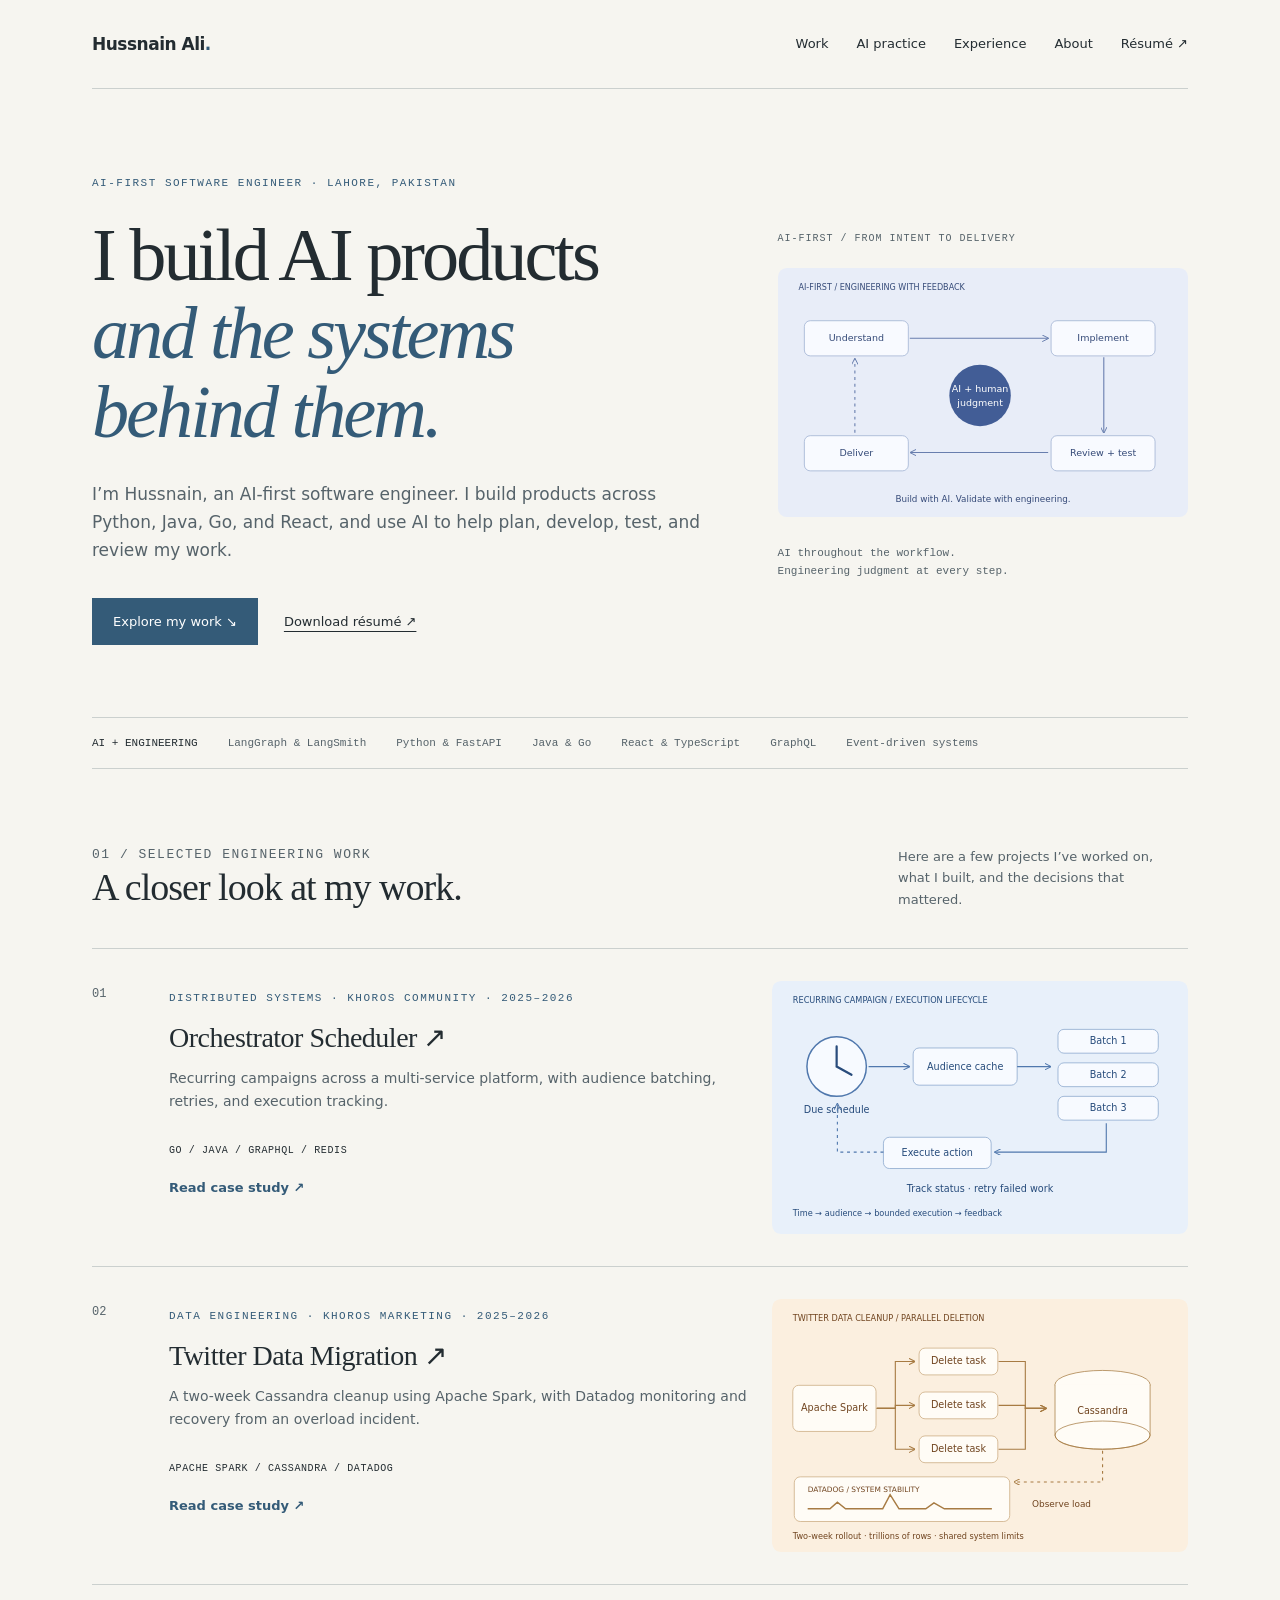
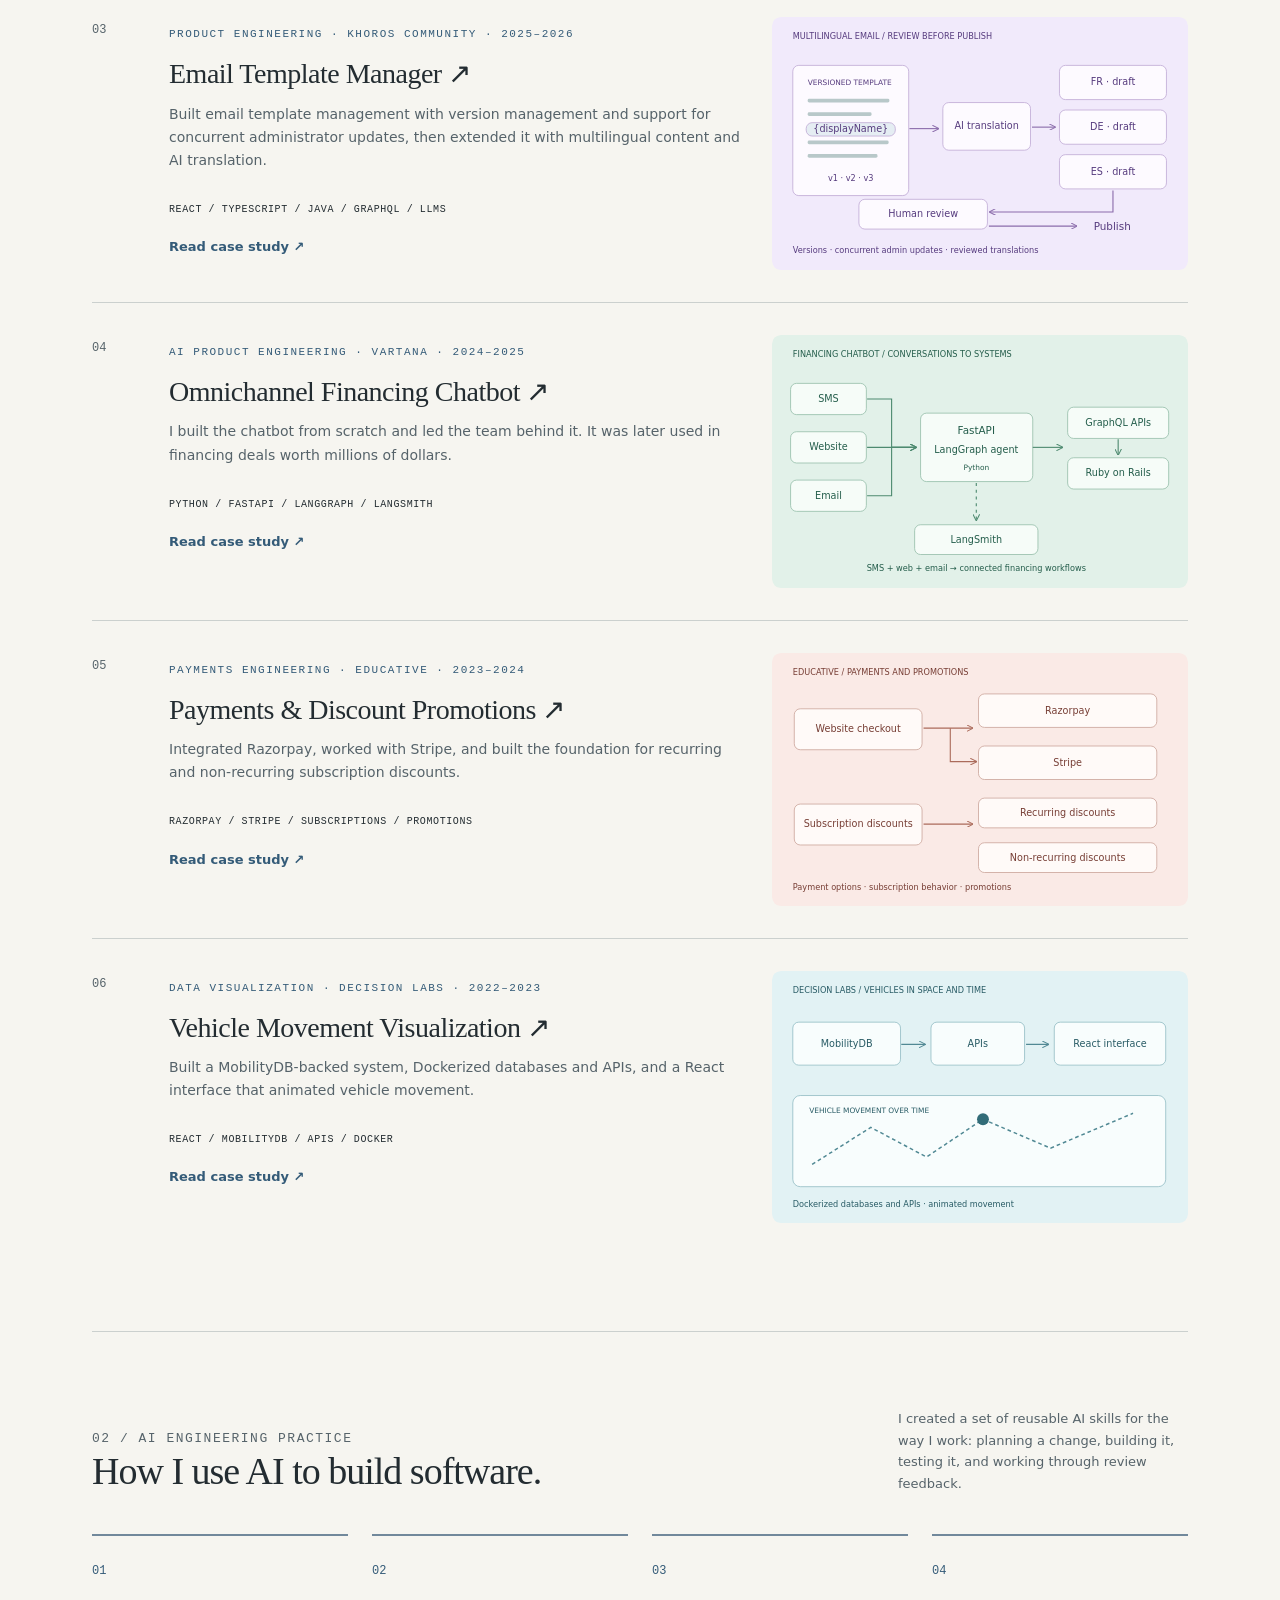
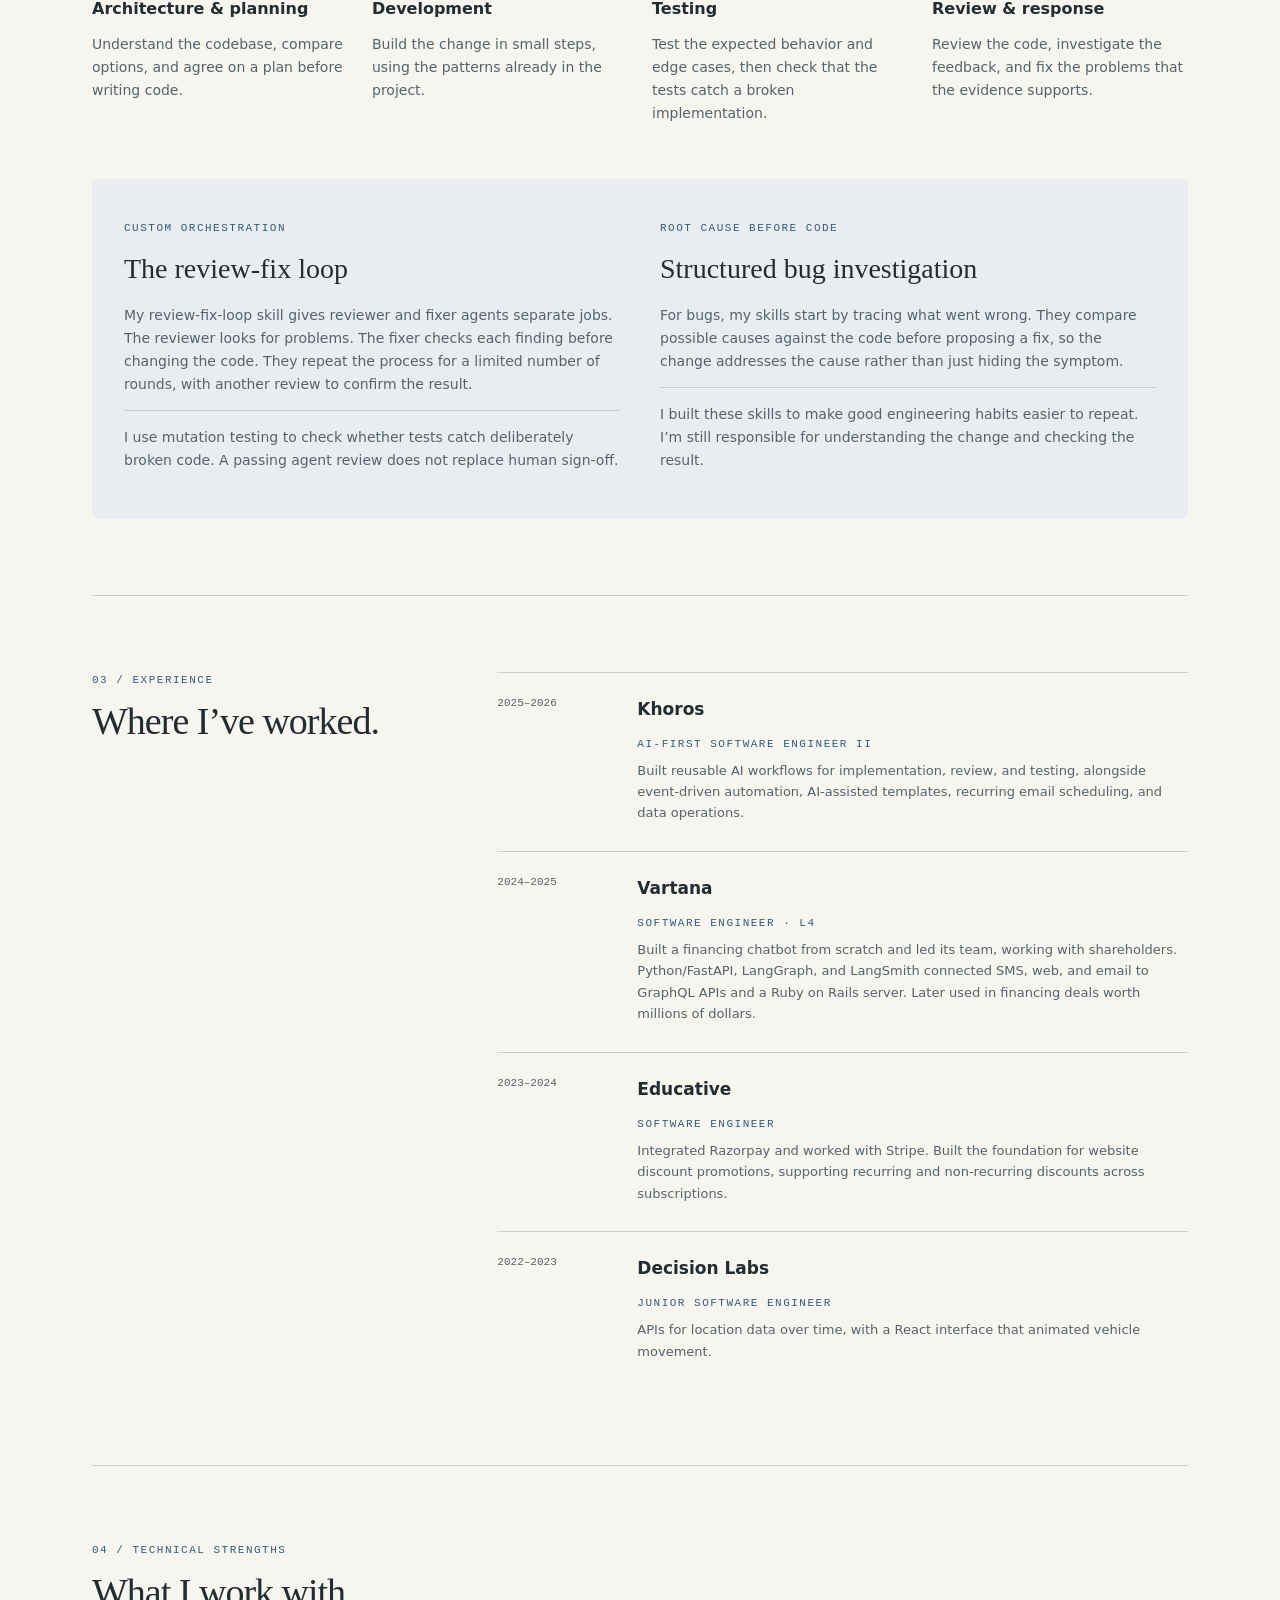
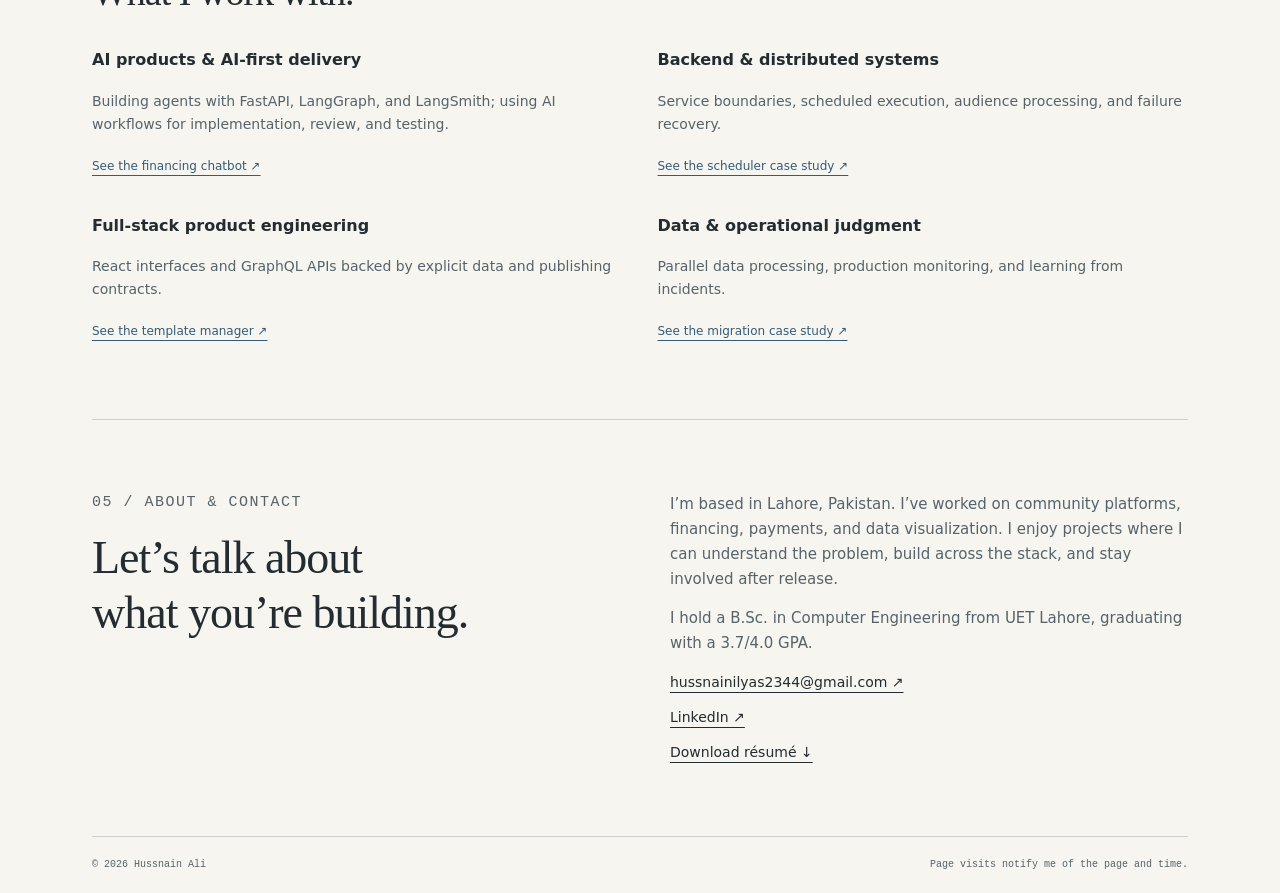
==== commit 7ad1629d: "feat: send email notifications for portfolio visits" ====
--- a/index.html
+++ b/index.html
@@ -1 +1 @@
-<!doctype html><html lang="en"><head><meta charset="utf-8"><meta name="viewport" content="width=device-width,initial-scale=1"><meta name="description" content="Hussnain Ali, AI-first software engineer building AI products, full-stack applications, and reliable backend systems."><meta name="theme-color" content="#f6f5f0"><title>AI-First Software Engineer | Hussnain Ali</title><link rel="stylesheet" href="style.css"><link rel="icon" href="favicon.svg" type="image/svg+xml"><script src="motion.js" defer></script></head><body><a class="skip" href="#main">Skip to content</a><div class="wrap"><header><a class="brand" href="index.html">Hussnain Ali<span>.</span></a><nav aria-label="Main navigation"><a href="index.html#work">Work</a><a href="index.html#ai-workflow">AI practice</a><a href="index.html#experience">Experience</a><a href="index.html#about">About</a><a href="Hussnain-Ali-Resume.pdf" download>Résumé ↗</a></nav></header><main id="main"><section class="hero"><div><p class="eyebrow">AI-first software engineer · Lahore, Pakistan</p><h1>I build AI products<br><em>and the systems<br>behind them.</em></h1><p class="intro">I’m Hussnain, an AI-first software engineer. I build products across Python, Java, Go, and React, and use AI to help plan, develop, test, and review my work.</p><div class="actions"><a class="button" href="#work">Explore my work ↘</a><a href="Hussnain-Ali-Resume.pdf" download>Download résumé ↗</a></div></div><div class="system"><p class="caption">AI-first / from intent to delivery</p><img src="diagrams/ai-engineering.svg" alt="AI and human judgment connecting understanding, implementation, review and testing, and delivery" width="560" height="340" style="width:100%;height:auto"><p class="footnote">AI throughout the workflow.<br>Engineering judgment at every step.</p></div></section><div class="strip"><b>AI + ENGINEERING</b><span>LangGraph & LangSmith</span><span>Python & FastAPI</span><span>Java & Go</span><span>React & TypeScript</span><span>GraphQL</span><span>Event-driven systems</span></div><section class="section" id="work"><div class="sectionhead"><div><p class="eyebrow">01 / Selected engineering work</p><h2>A closer look at my work.</h2></div><p>Here are a few projects I’ve worked on, what I built, and the decisions that mattered.</p></div><a class="workrow" style="view-transition-name: case-orchestrator-scheduler" href="work/orchestrator-scheduler.html#main"><span class="number">01</span><div><span class="kicker">Distributed systems · Khoros Community · 2025–2026</span><h3>Orchestrator Scheduler ↗</h3><p>Recurring campaigns across a multi-service platform, with audience batching, retries, and execution tracking.</p><span class="tags">Go / Java / GraphQL / Redis</span><span class="case-cta">Read case study <span aria-hidden="true">↗</span></span></div><div class="project-visual"><img src="diagrams/orchestrator-scheduler.svg" alt="" loading="lazy" width="560" height="340"></div></a><a class="workrow" style="view-transition-name: case-twitter-data-migration" href="work/twitter-data-migration.html#main"><span class="number">02</span><div><span class="kicker">Data engineering · Khoros Marketing · 2025–2026</span><h3>Twitter Data Migration ↗</h3><p>A two-week Cassandra cleanup using Apache Spark, with Datadog monitoring and recovery from an overload incident.</p><span class="tags">Apache Spark / Cassandra / Datadog</span><span class="case-cta">Read case study <span aria-hidden="true">↗</span></span></div><div class="project-visual"><img src="diagrams/twitter-data-migration.svg" alt="" loading="lazy" width="560" height="340"></div></a><a class="workrow" style="view-transition-name: case-email-template-manager" href="work/email-template-manager.html#main"><span class="number">03</span><div><span class="kicker">Product engineering · Khoros Community · 2025–2026</span><h3>Email Template Manager ↗</h3><p>Built email template management with version management and support for concurrent administrator updates, then extended it with multilingual content and AI translation.</p><span class="tags">React / TypeScript / Java / GraphQL / LLMs</span><span class="case-cta">Read case study <span aria-hidden="true">↗</span></span></div><div class="project-visual"><img src="diagrams/email-template-manager.svg" alt="" loading="lazy" width="560" height="340"></div></a><a class="workrow" style="view-transition-name: case-vartana-financing-chatbot" href="work/vartana-financing-chatbot.html#main"><span class="number">04</span><div><span class="kicker">AI product engineering · Vartana · 2024–2025</span><h3>Omnichannel Financing Chatbot ↗</h3><p>I built the chatbot from scratch and led the team behind it. It was later used in financing deals worth millions of dollars.</p><span class="tags">Python / FastAPI / LangGraph / LangSmith</span><span class="case-cta">Read case study <span aria-hidden="true">↗</span></span></div><div class="project-visual"><img src="diagrams/vartana-financing-chatbot.svg" alt="" loading="lazy" width="560" height="340"></div></a><a class="workrow" style="view-transition-name: case-educative-payments-promotions" href="work/educative-payments-promotions.html#main"><span class="number">05</span><div><span class="kicker">Payments engineering · Educative · 2023–2024</span><h3>Payments & Discount Promotions ↗</h3><p>Integrated Razorpay, worked with Stripe, and built the foundation for recurring and non-recurring subscription discounts.</p><span class="tags">Razorpay / Stripe / Subscriptions / Promotions</span><span class="case-cta">Read case study <span aria-hidden="true">↗</span></span></div><div class="project-visual"><img src="diagrams/educative-payments-promotions.svg" alt="" loading="lazy" width="560" height="340"></div></a><a class="workrow" style="view-transition-name: case-decision-labs-geospatial" href="work/decision-labs-geospatial.html#main"><span class="number">06</span><div><span class="kicker">Data visualization · Decision Labs · 2022–2023</span><h3>Vehicle Movement Visualization ↗</h3><p>Built a MobilityDB-backed system, Dockerized databases and APIs, and a React interface that animated vehicle movement.</p><span class="tags">React / MobilityDB / APIs / Docker</span><span class="case-cta">Read case study <span aria-hidden="true">↗</span></span></div><div class="project-visual"><img src="diagrams/decision-labs-geospatial.svg" alt="" loading="lazy" width="560" height="340"></div></a></section><section class="section ai-practice" id="ai-workflow"><div class="sectionhead"><div><p class="eyebrow">02 / AI engineering practice</p><h2>How I use AI to build software.</h2></div><p>I created a set of reusable AI skills for the way I work: planning a change, building it, testing it, and working through review feedback.</p></div><ol class="skill-path"><li><b>01</b><h3>Architecture & planning</h3><p>Understand the codebase, compare options, and agree on a plan before writing code.</p></li><li><b>02</b><h3>Development</h3><p>Build the change in small steps, using the patterns already in the project.</p></li><li><b>03</b><h3>Testing</h3><p>Test the expected behavior and edge cases, then check that the tests catch a broken implementation.</p></li><li><b>04</b><h3>Review & response</h3><p>Review the code, investigate the feedback, and fix the problems that the evidence supports.</p></li></ol><div class="workflow-details"><article><span class="kicker">Custom orchestration</span><h3>The review-fix loop</h3><p>My review-fix-loop skill gives reviewer and fixer agents separate jobs. The reviewer looks for problems. The fixer checks each finding before changing the code. They repeat the process for a limited number of rounds, with another review to confirm the result.</p><p class="workflow-note">I use mutation testing to check whether tests catch deliberately broken code. A passing agent review does not replace human sign-off.</p></article><article><span class="kicker">Root cause before code</span><h3>Structured bug investigation</h3><p>For bugs, my skills start by tracing what went wrong. They compare possible causes against the code before proposing a fix, so the change addresses the cause rather than just hiding the symptom.</p><p class="workflow-note">I built these skills to make good engineering habits easier to repeat. I’m still responsible for understanding the change and checking the result.</p></article></div></section><section class="section split" id="experience"><div><p class="eyebrow">03 / Experience</p><h2>Where I’ve worked.</h2></div><div><div class="job"><time>2025–2026</time><div><h3>Khoros</h3><span class="kicker">AI-First Software Engineer II</span><p>Built reusable AI workflows for implementation, review, and testing, alongside event-driven automation, AI-assisted templates, recurring email scheduling, and data operations.</p></div></div><div class="job"><time>2024–2025</time><div><h3>Vartana</h3><span class="kicker">Software Engineer · L4</span><p>Built a financing chatbot from scratch and led its team, working with shareholders. Python/FastAPI, LangGraph, and LangSmith connected SMS, web, and email to GraphQL APIs and a Ruby on Rails server. Later used in financing deals worth millions of dollars.</p></div></div><div class="job"><time>2023–2024</time><div><h3>Educative</h3><span class="kicker">Software Engineer</span><p>Integrated Razorpay and worked with Stripe. Built the foundation for website discount promotions, supporting recurring and non-recurring discounts across subscriptions.</p></div></div><div class="job"><time>2022–2023</time><div><h3>Decision Labs</h3><span class="kicker">Junior Software Engineer</span><p>APIs for location data over time, with a React interface that animated vehicle movement.</p></div></div></div></section><section class="section"><p class="eyebrow">04 / Technical strengths</p><h2>What I work with.</h2><div class="strengths"><div><h3>AI products & AI-first delivery</h3><p>Building agents with FastAPI, LangGraph, and LangSmith; using AI workflows for implementation, review, and testing.</p><a href="work/vartana-financing-chatbot.html">See the financing chatbot ↗</a></div><div><h3>Backend & distributed systems</h3><p>Service boundaries, scheduled execution, audience processing, and failure recovery.</p><a href="work/orchestrator-scheduler.html">See the scheduler case study ↗</a></div><div><h3>Full-stack product engineering</h3><p>React interfaces and GraphQL APIs backed by explicit data and publishing contracts.</p><a href="work/email-template-manager.html">See the template manager ↗</a></div><div><h3>Data & operational judgment</h3><p>Parallel data processing, production monitoring, and learning from incidents.</p><a href="work/twitter-data-migration.html">See the migration case study ↗</a></div></div></section><section class="contact" id="about"><div><p class="eyebrow">05 / About & contact</p><h2>Let’s talk about<br>what you’re building.</h2></div><div><p>I’m based in Lahore, Pakistan. I’ve worked on community platforms, financing, payments, and data visualization. I enjoy projects where I can understand the problem, build across the stack, and stay involved after release.</p><p>I hold a B.Sc. in Computer Engineering from UET Lahore, graduating with a 3.7/4.0 GPA.</p><div class="contactlinks"><a href="mailto:hussnainilyas2344@gmail.com">hussnainilyas2344@gmail.com ↗</a><a href="https://www.linkedin.com/in/hussnain-ali47/" target="_blank" rel="noopener noreferrer">LinkedIn ↗</a><a href="Hussnain-Ali-Resume.pdf" download>Download résumé ↓</a></div></div></section></main><footer><span>© 2026 Hussnain Ali</span><span>AI-first software engineering.</span></footer></div></body></html>+<!doctype html><html lang="en"><head><meta charset="utf-8"><meta name="viewport" content="width=device-width,initial-scale=1"><meta name="description" content="Hussnain Ali, AI-first software engineer building AI products, full-stack applications, and reliable backend systems."><meta name="theme-color" content="#f6f5f0"><title>AI-First Software Engineer | Hussnain Ali</title><link rel="stylesheet" href="/style.css"><link rel="icon" href="/favicon.svg" type="image/svg+xml"><script src="/motion.js" defer></script><script src="/visit-alerts.js" defer></script></head><body><a class="skip" href="#main">Skip to content</a><div class="wrap"><header><a class="brand" href="/">Hussnain Ali<span>.</span></a><nav aria-label="Main navigation"><a href="/#work">Work</a><a href="/#ai-workflow">AI practice</a><a href="/#experience">Experience</a><a href="/#about">About</a><a href="/Hussnain-Ali-Resume.pdf" download>Résumé ↗</a></nav></header><main id="main"><section class="hero"><div><p class="eyebrow">AI-first software engineer · Lahore, Pakistan</p><h1>I build AI products<br><em>and the systems<br>behind them.</em></h1><p class="intro">I’m Hussnain, an AI-first software engineer. I build products across Python, Java, Go, and React, and use AI to help plan, develop, test, and review my work.</p><div class="actions"><a class="button" href="#work">Explore my work ↘</a><a href="Hussnain-Ali-Resume.pdf" download>Download résumé ↗</a></div></div><div class="system"><p class="caption">AI-first / from intent to delivery</p><img src="diagrams/ai-engineering.svg" alt="AI and human judgment connecting understanding, implementation, review and testing, and delivery" width="560" height="340" style="width:100%;height:auto"><p class="footnote">AI throughout the workflow.<br>Engineering judgment at every step.</p></div></section><div class="strip"><b>AI + ENGINEERING</b><span>LangGraph & LangSmith</span><span>Python & FastAPI</span><span>Java & Go</span><span>React & TypeScript</span><span>GraphQL</span><span>Event-driven systems</span></div><section class="section" id="work"><div class="sectionhead"><div><p class="eyebrow">01 / Selected engineering work</p><h2>A closer look at my work.</h2></div><p>Here are a few projects I’ve worked on, what I built, and the decisions that mattered.</p></div><a class="workrow" style="view-transition-name: case-orchestrator-scheduler" href="/work/orchestrator-scheduler/#main"><span class="number">01</span><div><span class="kicker">Distributed systems · Khoros Community · 2025–2026</span><h3>Orchestrator Scheduler ↗</h3><p>Recurring campaigns across a multi-service platform, with audience batching, retries, and execution tracking.</p><span class="tags">Go / Java / GraphQL / Redis</span><span class="case-cta">Read case study <span aria-hidden="true">↗</span></span></div><div class="project-visual"><img src="diagrams/orchestrator-scheduler.svg" alt="" loading="lazy" width="560" height="340"></div></a><a class="workrow" style="view-transition-name: case-twitter-data-migration" href="/work/twitter-data-migration/#main"><span class="number">02</span><div><span class="kicker">Data engineering · Khoros Marketing · 2025–2026</span><h3>Twitter Data Migration ↗</h3><p>A two-week Cassandra cleanup using Apache Spark, with Datadog monitoring and recovery from an overload incident.</p><span class="tags">Apache Spark / Cassandra / Datadog</span><span class="case-cta">Read case study <span aria-hidden="true">↗</span></span></div><div class="project-visual"><img src="diagrams/twitter-data-migration.svg" alt="" loading="lazy" width="560" height="340"></div></a><a class="workrow" style="view-transition-name: case-email-template-manager" href="/work/email-template-manager/#main"><span class="number">03</span><div><span class="kicker">Product engineering · Khoros Community · 2025–2026</span><h3>Email Template Manager ↗</h3><p>Built email template management with version management and support for concurrent administrator updates, then extended it with multilingual content and AI translation.</p><span class="tags">React / TypeScript / Java / GraphQL / LLMs</span><span class="case-cta">Read case study <span aria-hidden="true">↗</span></span></div><div class="project-visual"><img src="diagrams/email-template-manager.svg" alt="" loading="lazy" width="560" height="340"></div></a><a class="workrow" style="view-transition-name: case-vartana-financing-chatbot" href="/work/vartana-financing-chatbot/#main"><span class="number">04</span><div><span class="kicker">AI product engineering · Vartana · 2024–2025</span><h3>Omnichannel Financing Chatbot ↗</h3><p>I built the chatbot from scratch and led the team behind it. It was later used in financing deals worth millions of dollars.</p><span class="tags">Python / FastAPI / LangGraph / LangSmith</span><span class="case-cta">Read case study <span aria-hidden="true">↗</span></span></div><div class="project-visual"><img src="diagrams/vartana-financing-chatbot.svg" alt="" loading="lazy" width="560" height="340"></div></a><a class="workrow" style="view-transition-name: case-educative-payments-promotions" href="/work/educative-payments-promotions/#main"><span class="number">05</span><div><span class="kicker">Payments engineering · Educative · 2023–2024</span><h3>Payments & Discount Promotions ↗</h3><p>Integrated Razorpay, worked with Stripe, and built the foundation for recurring and non-recurring subscription discounts.</p><span class="tags">Razorpay / Stripe / Subscriptions / Promotions</span><span class="case-cta">Read case study <span aria-hidden="true">↗</span></span></div><div class="project-visual"><img src="diagrams/educative-payments-promotions.svg" alt="" loading="lazy" width="560" height="340"></div></a><a class="workrow" style="view-transition-name: case-decision-labs-geospatial" href="/work/decision-labs-geospatial/#main"><span class="number">06</span><div><span class="kicker">Data visualization · Decision Labs · 2022–2023</span><h3>Vehicle Movement Visualization ↗</h3><p>Built a MobilityDB-backed system, Dockerized databases and APIs, and a React interface that animated vehicle movement.</p><span class="tags">React / MobilityDB / APIs / Docker</span><span class="case-cta">Read case study <span aria-hidden="true">↗</span></span></div><div class="project-visual"><img src="diagrams/decision-labs-geospatial.svg" alt="" loading="lazy" width="560" height="340"></div></a></section><section class="section ai-practice" id="ai-workflow"><div class="sectionhead"><div><p class="eyebrow">02 / AI engineering practice</p><h2>How I use AI to build software.</h2></div><p>I created a set of reusable AI skills for the way I work: planning a change, building it, testing it, and working through review feedback.</p></div><ol class="skill-path"><li><b>01</b><h3>Architecture & planning</h3><p>Understand the codebase, compare options, and agree on a plan before writing code.</p></li><li><b>02</b><h3>Development</h3><p>Build the change in small steps, using the patterns already in the project.</p></li><li><b>03</b><h3>Testing</h3><p>Test the expected behavior and edge cases, then check that the tests catch a broken implementation.</p></li><li><b>04</b><h3>Review & response</h3><p>Review the code, investigate the feedback, and fix the problems that the evidence supports.</p></li></ol><div class="workflow-details"><article><span class="kicker">Custom orchestration</span><h3>The review-fix loop</h3><p>My review-fix-loop skill gives reviewer and fixer agents separate jobs. The reviewer looks for problems. The fixer checks each finding before changing the code. They repeat the process for a limited number of rounds, with another review to confirm the result.</p><p class="workflow-note">I use mutation testing to check whether tests catch deliberately broken code. A passing agent review does not replace human sign-off.</p></article><article><span class="kicker">Root cause before code</span><h3>Structured bug investigation</h3><p>For bugs, my skills start by tracing what went wrong. They compare possible causes against the code before proposing a fix, so the change addresses the cause rather than just hiding the symptom.</p><p class="workflow-note">I built these skills to make good engineering habits easier to repeat. I’m still responsible for understanding the change and checking the result.</p></article></div></section><section class="section split" id="experience"><div><p class="eyebrow">03 / Experience</p><h2>Where I’ve worked.</h2></div><div><div class="job"><time>2025–2026</time><div><h3>Khoros</h3><span class="kicker">AI-First Software Engineer II</span><p>Built reusable AI workflows for implementation, review, and testing, alongside event-driven automation, AI-assisted templates, recurring email scheduling, and data operations.</p></div></div><div class="job"><time>2024–2025</time><div><h3>Vartana</h3><span class="kicker">Software Engineer · L4</span><p>Built a financing chatbot from scratch and led its team, working with shareholders. Python/FastAPI, LangGraph, and LangSmith connected SMS, web, and email to GraphQL APIs and a Ruby on Rails server. Later used in financing deals worth millions of dollars.</p></div></div><div class="job"><time>2023–2024</time><div><h3>Educative</h3><span class="kicker">Software Engineer</span><p>Integrated Razorpay and worked with Stripe. Built the foundation for website discount promotions, supporting recurring and non-recurring discounts across subscriptions.</p></div></div><div class="job"><time>2022–2023</time><div><h3>Decision Labs</h3><span class="kicker">Junior Software Engineer</span><p>APIs for location data over time, with a React interface that animated vehicle movement.</p></div></div></div></section><section class="section"><p class="eyebrow">04 / Technical strengths</p><h2>What I work with.</h2><div class="strengths"><div><h3>AI products & AI-first delivery</h3><p>Building agents with FastAPI, LangGraph, and LangSmith; using AI workflows for implementation, review, and testing.</p><a href="/work/vartana-financing-chatbot/">See the financing chatbot ↗</a></div><div><h3>Backend & distributed systems</h3><p>Service boundaries, scheduled execution, audience processing, and failure recovery.</p><a href="/work/orchestrator-scheduler/">See the scheduler case study ↗</a></div><div><h3>Full-stack product engineering</h3><p>React interfaces and GraphQL APIs backed by explicit data and publishing contracts.</p><a href="/work/email-template-manager/">See the template manager ↗</a></div><div><h3>Data & operational judgment</h3><p>Parallel data processing, production monitoring, and learning from incidents.</p><a href="/work/twitter-data-migration/">See the migration case study ↗</a></div></div></section><section class="contact" id="about"><div><p class="eyebrow">05 / About & contact</p><h2>Let’s talk about<br>what you’re building.</h2></div><div><p>I’m based in Lahore, Pakistan. I’ve worked on community platforms, financing, payments, and data visualization. I enjoy projects where I can understand the problem, build across the stack, and stay involved after release.</p><p>I hold a B.Sc. in Computer Engineering from UET Lahore, graduating with a 3.7/4.0 GPA.</p><div class="contactlinks"><a href="mailto:hussnainilyas2344@gmail.com">hussnainilyas2344@gmail.com ↗</a><a href="https://www.linkedin.com/in/hussnain-ali47/" target="_blank" rel="noopener noreferrer">LinkedIn ↗</a><a href="Hussnain-Ali-Resume.pdf" download>Download résumé ↓</a></div></div></section></main><footer><span>© 2026 Hussnain Ali</span><span>Page visits notify me of the page and time.</span></footer></div></body></html>
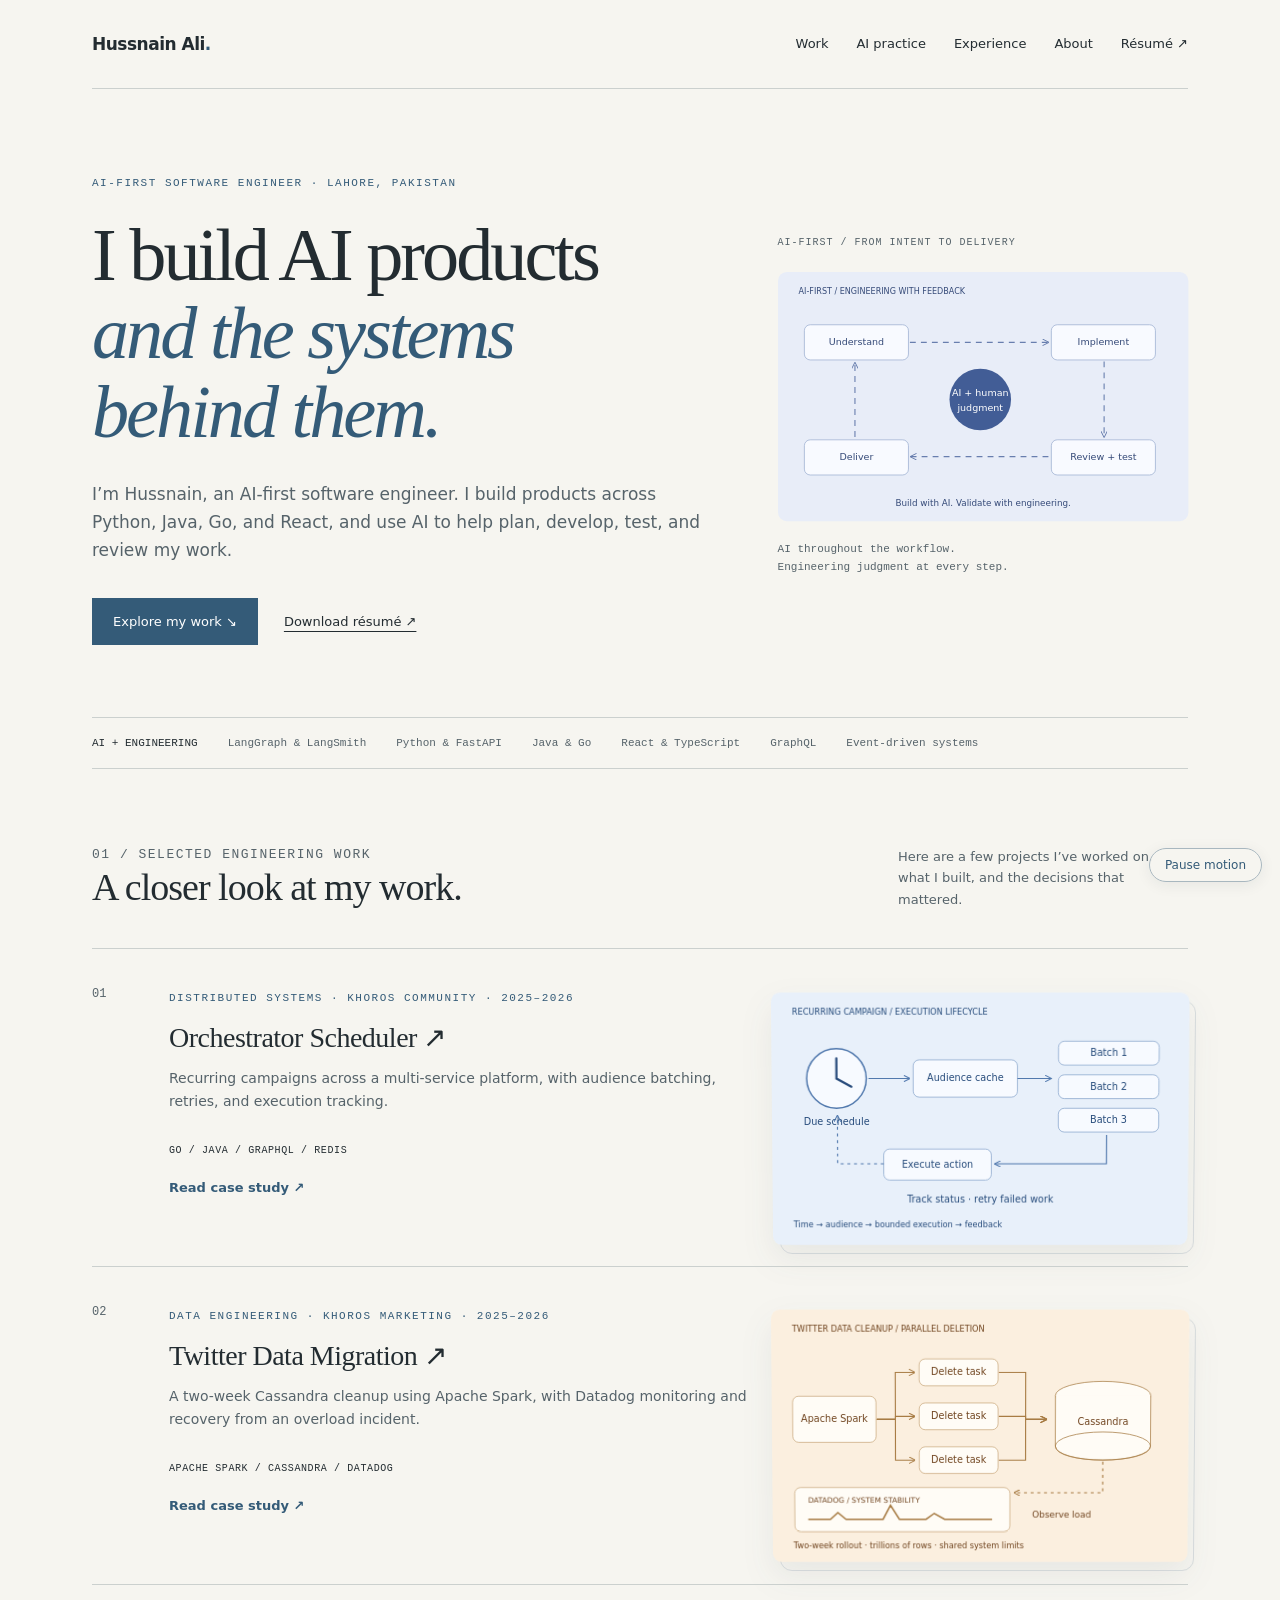
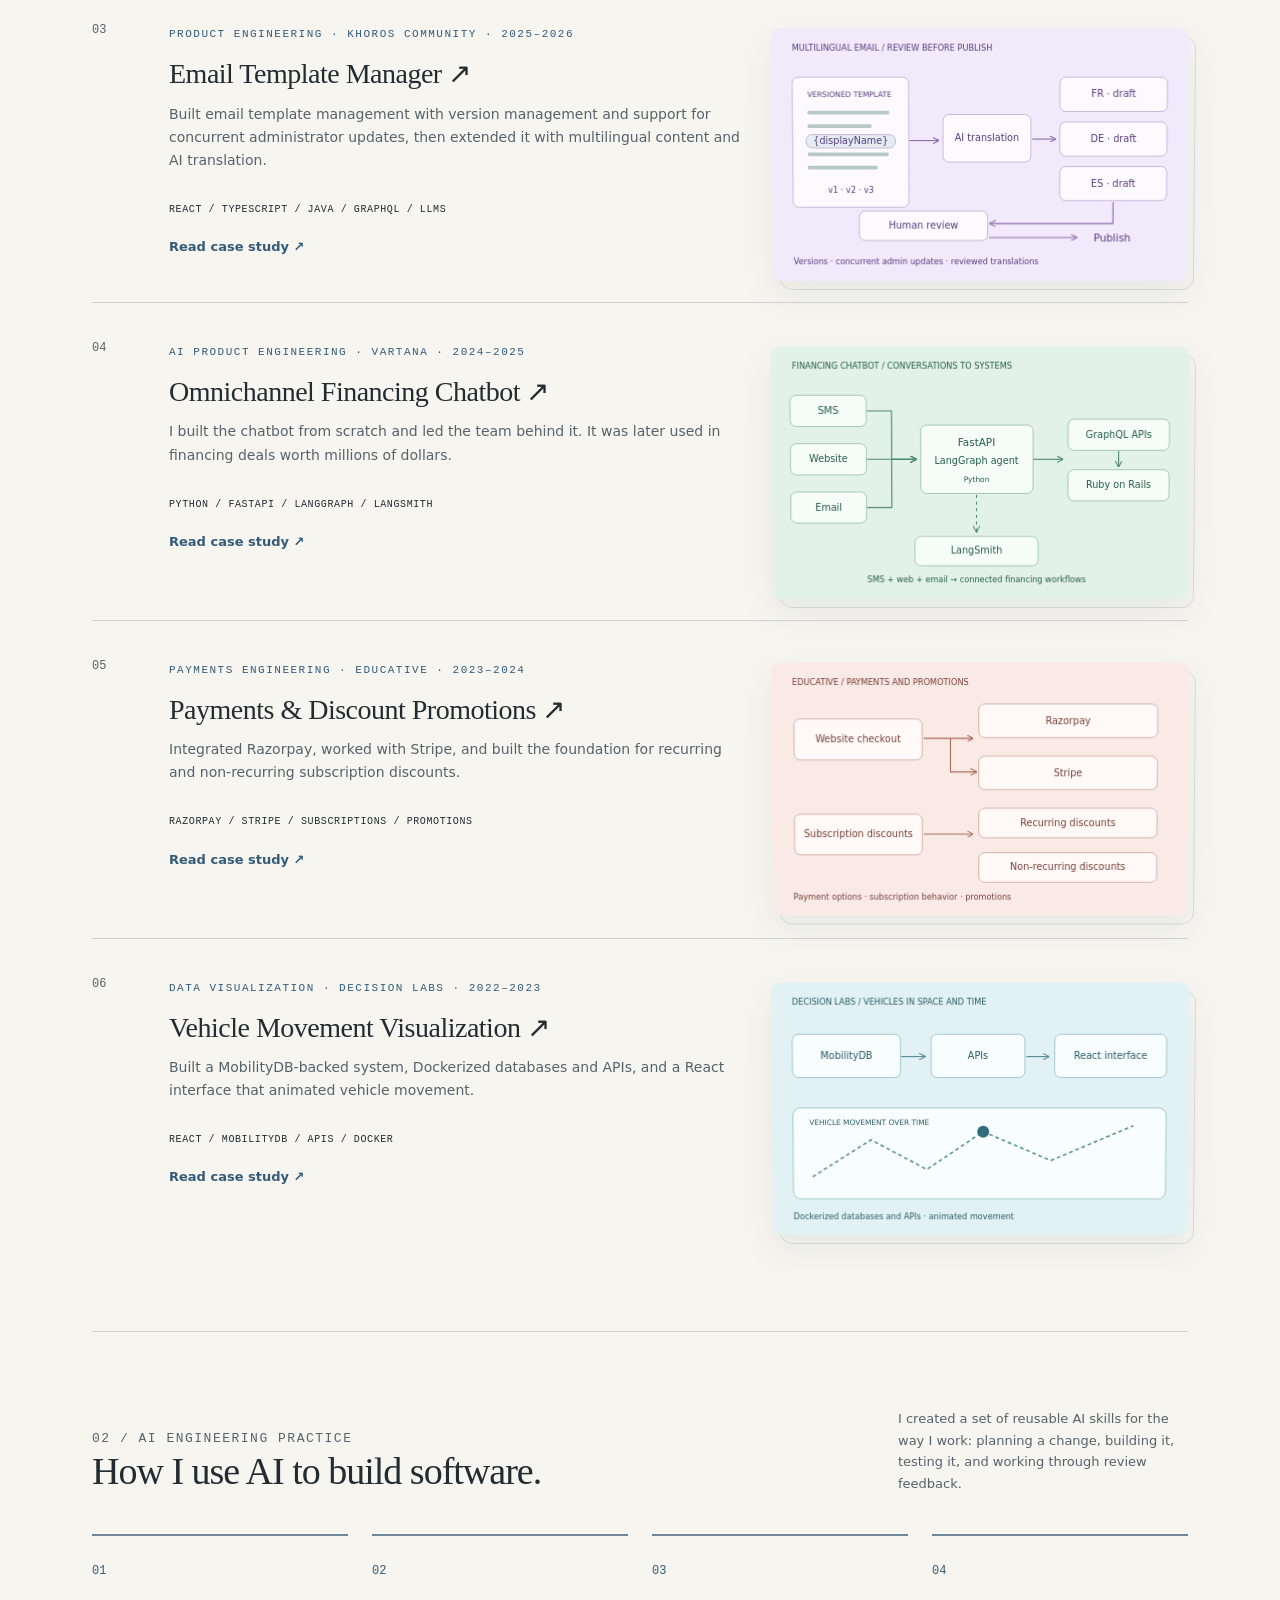
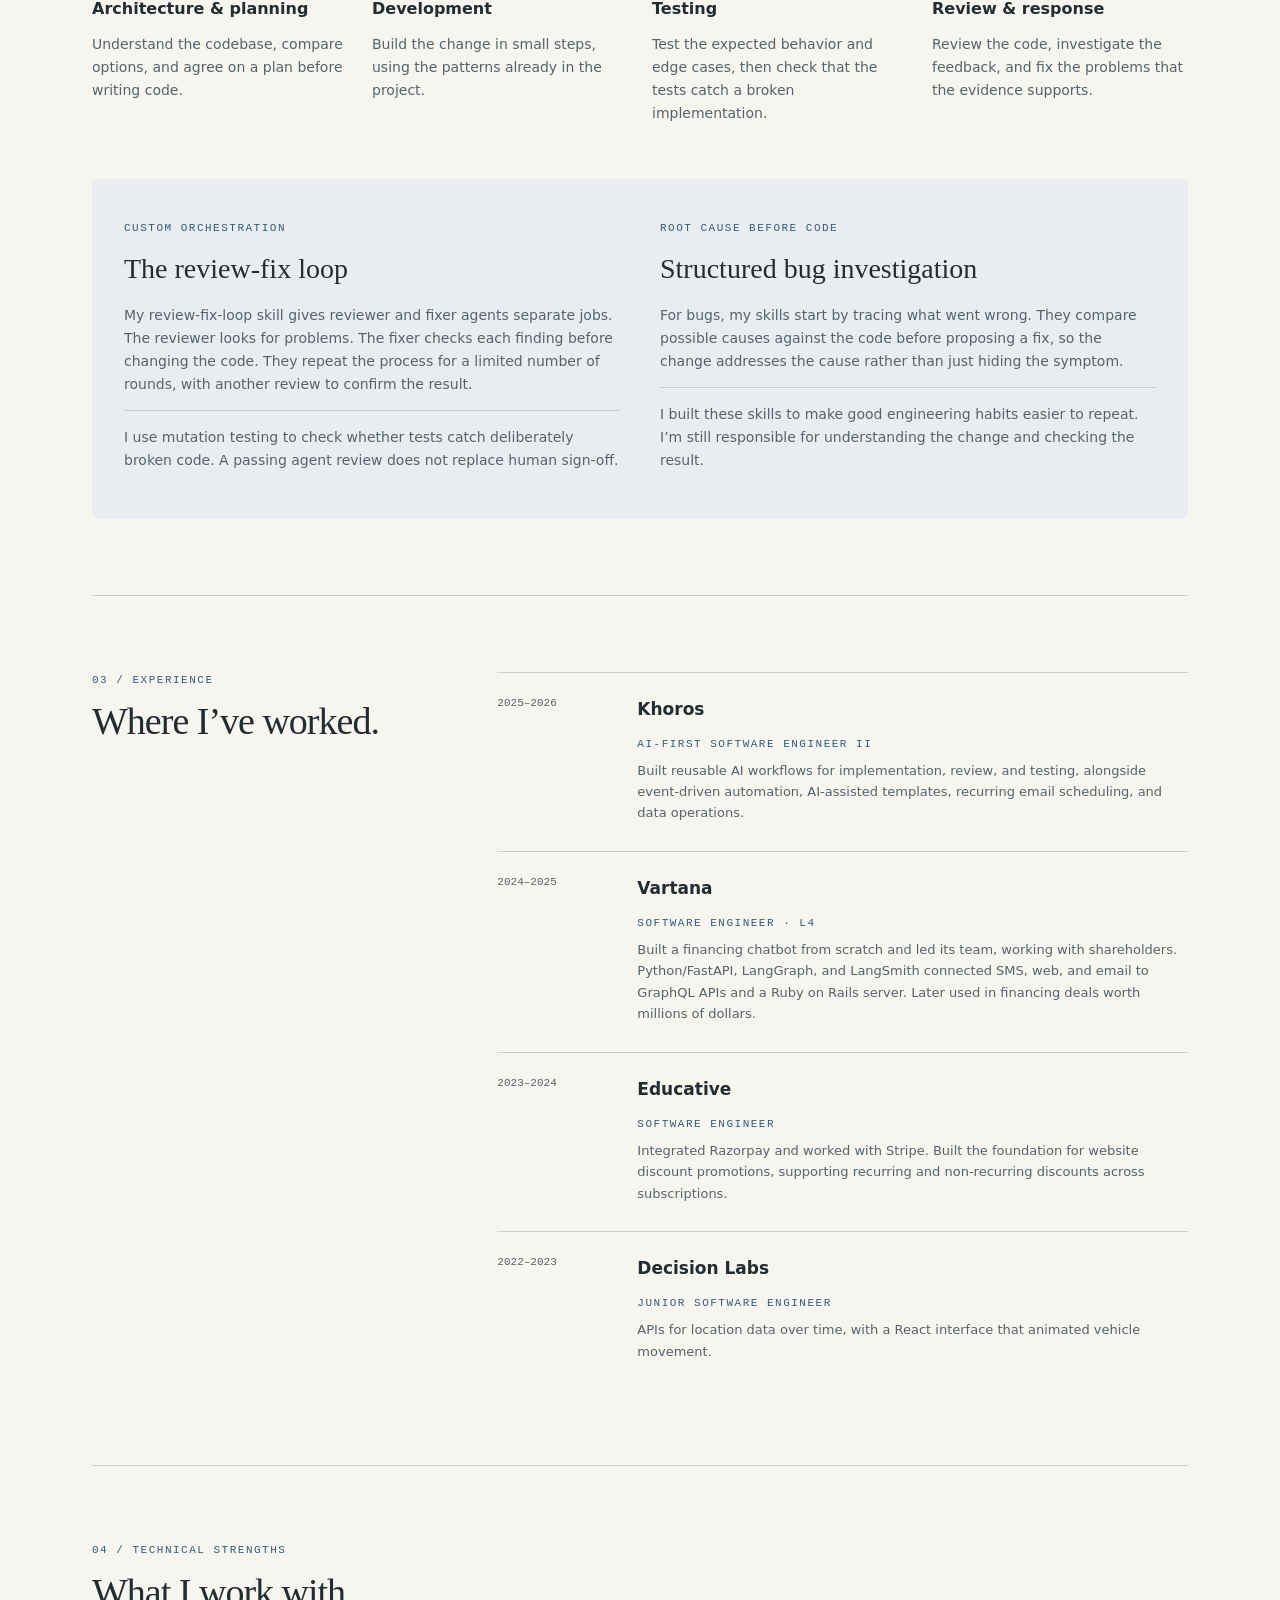
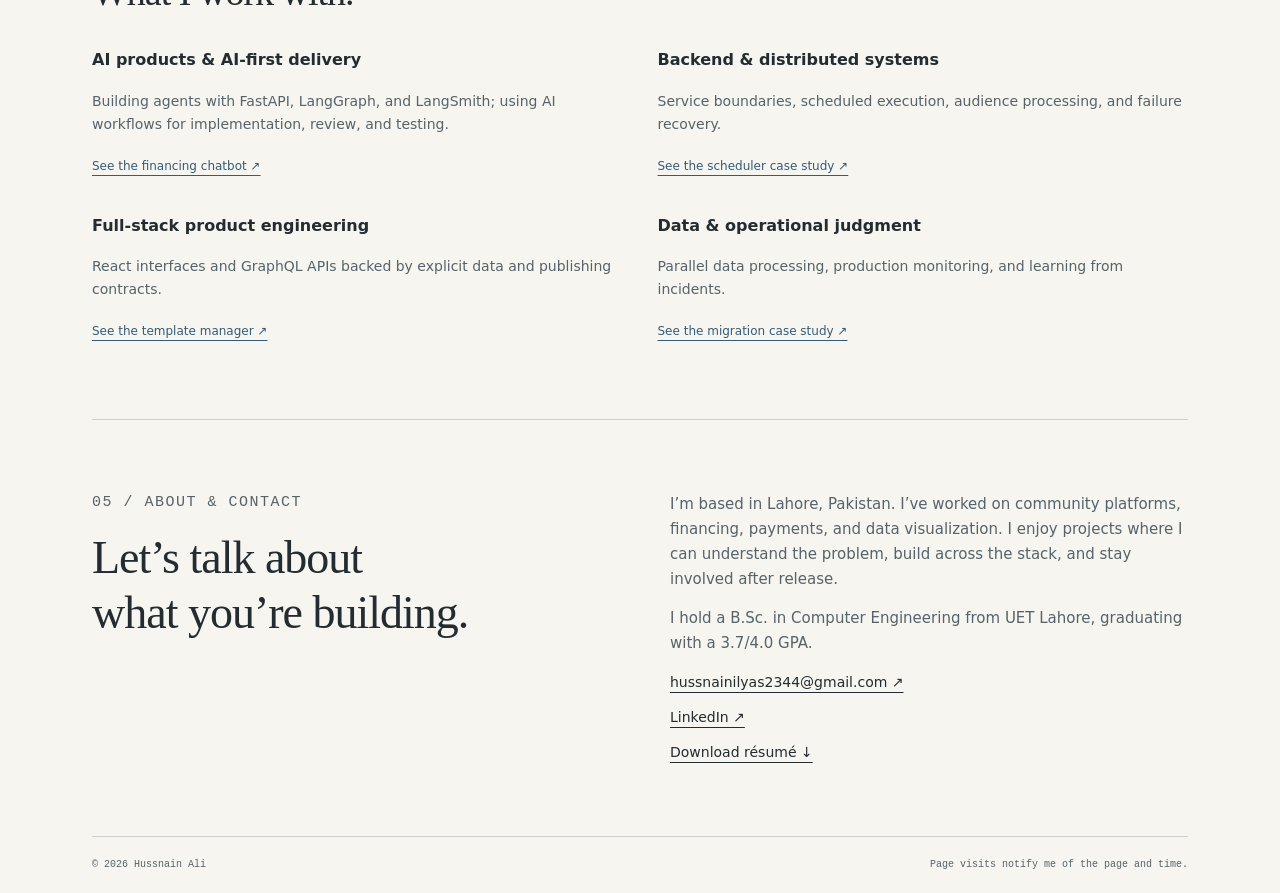
==== commit 922de371: "feat: add 3D scroll effects and animated diagrams" ====
--- a/index.html
+++ b/index.html
@@ -1 +1 @@
-<!doctype html><html lang="en"><head><meta charset="utf-8"><meta name="viewport" content="width=device-width,initial-scale=1"><meta name="description" content="Hussnain Ali, AI-first software engineer building AI products, full-stack applications, and reliable backend systems."><meta name="theme-color" content="#f6f5f0"><title>AI-First Software Engineer | Hussnain Ali</title><link rel="stylesheet" href="/style.css"><link rel="icon" href="/favicon.svg" type="image/svg+xml"><script src="/motion.js" defer></script><script src="/visit-alerts.js" defer></script></head><body><a class="skip" href="#main">Skip to content</a><div class="wrap"><header><a class="brand" href="/">Hussnain Ali<span>.</span></a><nav aria-label="Main navigation"><a href="/#work">Work</a><a href="/#ai-workflow">AI practice</a><a href="/#experience">Experience</a><a href="/#about">About</a><a href="/Hussnain-Ali-Resume.pdf" download>Résumé ↗</a></nav></header><main id="main"><section class="hero"><div><p class="eyebrow">AI-first software engineer · Lahore, Pakistan</p><h1>I build AI products<br><em>and the systems<br>behind them.</em></h1><p class="intro">I’m Hussnain, an AI-first software engineer. I build products across Python, Java, Go, and React, and use AI to help plan, develop, test, and review my work.</p><div class="actions"><a class="button" href="#work">Explore my work ↘</a><a href="Hussnain-Ali-Resume.pdf" download>Download résumé ↗</a></div></div><div class="system"><p class="caption">AI-first / from intent to delivery</p><img src="diagrams/ai-engineering.svg" alt="AI and human judgment connecting understanding, implementation, review and testing, and delivery" width="560" height="340" style="width:100%;height:auto"><p class="footnote">AI throughout the workflow.<br>Engineering judgment at every step.</p></div></section><div class="strip"><b>AI + ENGINEERING</b><span>LangGraph & LangSmith</span><span>Python & FastAPI</span><span>Java & Go</span><span>React & TypeScript</span><span>GraphQL</span><span>Event-driven systems</span></div><section class="section" id="work"><div class="sectionhead"><div><p class="eyebrow">01 / Selected engineering work</p><h2>A closer look at my work.</h2></div><p>Here are a few projects I’ve worked on, what I built, and the decisions that mattered.</p></div><a class="workrow" style="view-transition-name: case-orchestrator-scheduler" href="/work/orchestrator-scheduler/#main"><span class="number">01</span><div><span class="kicker">Distributed systems · Khoros Community · 2025–2026</span><h3>Orchestrator Scheduler ↗</h3><p>Recurring campaigns across a multi-service platform, with audience batching, retries, and execution tracking.</p><span class="tags">Go / Java / GraphQL / Redis</span><span class="case-cta">Read case study <span aria-hidden="true">↗</span></span></div><div class="project-visual"><img src="diagrams/orchestrator-scheduler.svg" alt="" loading="lazy" width="560" height="340"></div></a><a class="workrow" style="view-transition-name: case-twitter-data-migration" href="/work/twitter-data-migration/#main"><span class="number">02</span><div><span class="kicker">Data engineering · Khoros Marketing · 2025–2026</span><h3>Twitter Data Migration ↗</h3><p>A two-week Cassandra cleanup using Apache Spark, with Datadog monitoring and recovery from an overload incident.</p><span class="tags">Apache Spark / Cassandra / Datadog</span><span class="case-cta">Read case study <span aria-hidden="true">↗</span></span></div><div class="project-visual"><img src="diagrams/twitter-data-migration.svg" alt="" loading="lazy" width="560" height="340"></div></a><a class="workrow" style="view-transition-name: case-email-template-manager" href="/work/email-template-manager/#main"><span class="number">03</span><div><span class="kicker">Product engineering · Khoros Community · 2025–2026</span><h3>Email Template Manager ↗</h3><p>Built email template management with version management and support for concurrent administrator updates, then extended it with multilingual content and AI translation.</p><span class="tags">React / TypeScript / Java / GraphQL / LLMs</span><span class="case-cta">Read case study <span aria-hidden="true">↗</span></span></div><div class="project-visual"><img src="diagrams/email-template-manager.svg" alt="" loading="lazy" width="560" height="340"></div></a><a class="workrow" style="view-transition-name: case-vartana-financing-chatbot" href="/work/vartana-financing-chatbot/#main"><span class="number">04</span><div><span class="kicker">AI product engineering · Vartana · 2024–2025</span><h3>Omnichannel Financing Chatbot ↗</h3><p>I built the chatbot from scratch and led the team behind it. It was later used in financing deals worth millions of dollars.</p><span class="tags">Python / FastAPI / LangGraph / LangSmith</span><span class="case-cta">Read case study <span aria-hidden="true">↗</span></span></div><div class="project-visual"><img src="diagrams/vartana-financing-chatbot.svg" alt="" loading="lazy" width="560" height="340"></div></a><a class="workrow" style="view-transition-name: case-educative-payments-promotions" href="/work/educative-payments-promotions/#main"><span class="number">05</span><div><span class="kicker">Payments engineering · Educative · 2023–2024</span><h3>Payments & Discount Promotions ↗</h3><p>Integrated Razorpay, worked with Stripe, and built the foundation for recurring and non-recurring subscription discounts.</p><span class="tags">Razorpay / Stripe / Subscriptions / Promotions</span><span class="case-cta">Read case study <span aria-hidden="true">↗</span></span></div><div class="project-visual"><img src="diagrams/educative-payments-promotions.svg" alt="" loading="lazy" width="560" height="340"></div></a><a class="workrow" style="view-transition-name: case-decision-labs-geospatial" href="/work/decision-labs-geospatial/#main"><span class="number">06</span><div><span class="kicker">Data visualization · Decision Labs · 2022–2023</span><h3>Vehicle Movement Visualization ↗</h3><p>Built a MobilityDB-backed system, Dockerized databases and APIs, and a React interface that animated vehicle movement.</p><span class="tags">React / MobilityDB / APIs / Docker</span><span class="case-cta">Read case study <span aria-hidden="true">↗</span></span></div><div class="project-visual"><img src="diagrams/decision-labs-geospatial.svg" alt="" loading="lazy" width="560" height="340"></div></a></section><section class="section ai-practice" id="ai-workflow"><div class="sectionhead"><div><p class="eyebrow">02 / AI engineering practice</p><h2>How I use AI to build software.</h2></div><p>I created a set of reusable AI skills for the way I work: planning a change, building it, testing it, and working through review feedback.</p></div><ol class="skill-path"><li><b>01</b><h3>Architecture & planning</h3><p>Understand the codebase, compare options, and agree on a plan before writing code.</p></li><li><b>02</b><h3>Development</h3><p>Build the change in small steps, using the patterns already in the project.</p></li><li><b>03</b><h3>Testing</h3><p>Test the expected behavior and edge cases, then check that the tests catch a broken implementation.</p></li><li><b>04</b><h3>Review & response</h3><p>Review the code, investigate the feedback, and fix the problems that the evidence supports.</p></li></ol><div class="workflow-details"><article><span class="kicker">Custom orchestration</span><h3>The review-fix loop</h3><p>My review-fix-loop skill gives reviewer and fixer agents separate jobs. The reviewer looks for problems. The fixer checks each finding before changing the code. They repeat the process for a limited number of rounds, with another review to confirm the result.</p><p class="workflow-note">I use mutation testing to check whether tests catch deliberately broken code. A passing agent review does not replace human sign-off.</p></article><article><span class="kicker">Root cause before code</span><h3>Structured bug investigation</h3><p>For bugs, my skills start by tracing what went wrong. They compare possible causes against the code before proposing a fix, so the change addresses the cause rather than just hiding the symptom.</p><p class="workflow-note">I built these skills to make good engineering habits easier to repeat. I’m still responsible for understanding the change and checking the result.</p></article></div></section><section class="section split" id="experience"><div><p class="eyebrow">03 / Experience</p><h2>Where I’ve worked.</h2></div><div><div class="job"><time>2025–2026</time><div><h3>Khoros</h3><span class="kicker">AI-First Software Engineer II</span><p>Built reusable AI workflows for implementation, review, and testing, alongside event-driven automation, AI-assisted templates, recurring email scheduling, and data operations.</p></div></div><div class="job"><time>2024–2025</time><div><h3>Vartana</h3><span class="kicker">Software Engineer · L4</span><p>Built a financing chatbot from scratch and led its team, working with shareholders. Python/FastAPI, LangGraph, and LangSmith connected SMS, web, and email to GraphQL APIs and a Ruby on Rails server. Later used in financing deals worth millions of dollars.</p></div></div><div class="job"><time>2023–2024</time><div><h3>Educative</h3><span class="kicker">Software Engineer</span><p>Integrated Razorpay and worked with Stripe. Built the foundation for website discount promotions, supporting recurring and non-recurring discounts across subscriptions.</p></div></div><div class="job"><time>2022–2023</time><div><h3>Decision Labs</h3><span class="kicker">Junior Software Engineer</span><p>APIs for location data over time, with a React interface that animated vehicle movement.</p></div></div></div></section><section class="section"><p class="eyebrow">04 / Technical strengths</p><h2>What I work with.</h2><div class="strengths"><div><h3>AI products & AI-first delivery</h3><p>Building agents with FastAPI, LangGraph, and LangSmith; using AI workflows for implementation, review, and testing.</p><a href="/work/vartana-financing-chatbot/">See the financing chatbot ↗</a></div><div><h3>Backend & distributed systems</h3><p>Service boundaries, scheduled execution, audience processing, and failure recovery.</p><a href="/work/orchestrator-scheduler/">See the scheduler case study ↗</a></div><div><h3>Full-stack product engineering</h3><p>React interfaces and GraphQL APIs backed by explicit data and publishing contracts.</p><a href="/work/email-template-manager/">See the template manager ↗</a></div><div><h3>Data & operational judgment</h3><p>Parallel data processing, production monitoring, and learning from incidents.</p><a href="/work/twitter-data-migration/">See the migration case study ↗</a></div></div></section><section class="contact" id="about"><div><p class="eyebrow">05 / About & contact</p><h2>Let’s talk about<br>what you’re building.</h2></div><div><p>I’m based in Lahore, Pakistan. I’ve worked on community platforms, financing, payments, and data visualization. I enjoy projects where I can understand the problem, build across the stack, and stay involved after release.</p><p>I hold a B.Sc. in Computer Engineering from UET Lahore, graduating with a 3.7/4.0 GPA.</p><div class="contactlinks"><a href="mailto:hussnainilyas2344@gmail.com">hussnainilyas2344@gmail.com ↗</a><a href="https://www.linkedin.com/in/hussnain-ali47/" target="_blank" rel="noopener noreferrer">LinkedIn ↗</a><a href="Hussnain-Ali-Resume.pdf" download>Download résumé ↓</a></div></div></section></main><footer><span>© 2026 Hussnain Ali</span><span>Page visits notify me of the page and time.</span></footer></div></body></html>+<!doctype html><html lang="en"><head><meta charset="utf-8"><meta name="viewport" content="width=device-width,initial-scale=1"><meta name="description" content="Hussnain Ali, AI-first software engineer building AI products, full-stack applications, and reliable backend systems."><meta name="theme-color" content="#f6f5f0"><title>AI-First Software Engineer | Hussnain Ali</title><link rel="stylesheet" href="/style.css"><link rel="icon" href="/favicon.svg" type="image/svg+xml"><script src="/motion.js" defer></script><script src="/visit-alerts.js" defer></script></head><body><a class="skip" href="#main">Skip to content</a><div class="wrap"><header><a class="brand" href="/">Hussnain Ali<span>.</span></a><nav aria-label="Main navigation"><a href="/#work">Work</a><a href="/#ai-workflow">AI practice</a><a href="/#experience">Experience</a><a href="/#about">About</a><a href="/Hussnain-Ali-Resume.pdf" download>Résumé ↗</a></nav></header><main id="main"><section class="hero"><div><p class="eyebrow">AI-first software engineer · Lahore, Pakistan</p><h1>I build AI products<br><em>and the systems<br>behind them.</em></h1><p class="intro">I’m Hussnain, an AI-first software engineer. I build products across Python, Java, Go, and React, and use AI to help plan, develop, test, and review my work.</p><div class="actions"><a class="button" href="#work">Explore my work ↘</a><a href="Hussnain-Ali-Resume.pdf" download>Download résumé ↗</a></div></div><div class="system"><p class="caption">AI-first / from intent to delivery</p><svg xmlns="http://www.w3.org/2000/svg" viewBox="0 0 560 340" role="img" aria-labelledby="ai-engineering-title ai-engineering-desc" class="diagram-inline" focusable="false"><style data-motion="true">.diagram-signal{stroke-dasharray:9 91;stroke-dashoffset:100;opacity:0;animation:diagram-travel 1.8s linear 2;animation-play-state:paused}.diagram-node{animation:diagram-highlight 3.6s ease 1;animation-play-state:paused}.diagram-file .diagram-signal,.diagram-file .diagram-node,.is-playing .diagram-signal,.is-playing .diagram-node{animation-play-state:running}.motion-paused .diagram-signal{display:none}.motion-paused .diagram-node{animation:none!important}@keyframes diagram-travel{0%{stroke-dashoffset:100;opacity:0}8%,88%{opacity:.9}100%{stroke-dashoffset:-100;opacity:0}}@keyframes diagram-highlight{0%,100%{fill-opacity:1}25%,65%{fill-opacity:.45}}@media(prefers-reduced-motion:reduce){.diagram-signal{display:none}.diagram-node{animation:none!important}}</style><title id="ai-engineering-title">AI-first engineering feedback loop</title><desc id="ai-engineering-desc">Understanding, implementation, review and testing, and delivery form a loop around AI and human judgment.</desc><defs><marker id="ai-engineering-arrow" viewBox="0 0 10 10" refX="9" refY="5" markerWidth="6" markerHeight="6" orient="auto-start-reverse"><path d="M0 0L10 5L0 10" fill="none" stroke="#687eae" stroke-width="1.5" /></marker></defs><rect width="560" height="340" rx="12" fill="#e8edf8" /><g font-family="system-ui,-apple-system,sans-serif"><text x="28" y="30" text-anchor="start" font-size="11" fill="#354a78">AI-FIRST / ENGINEERING WITH FEEDBACK</text><rect x="36" y="72" width="142" height="48" rx="8" fill="#f8faff" stroke="#9aadd0" class="diagram-node" /><text x="107.0" y="100.0" text-anchor="middle" font-size="13" fill="#354a78">Understand</text><rect x="373" y="72" width="142" height="48" rx="8" fill="#f8faff" stroke="#9aadd0" class="diagram-node" /><text x="444.0" y="100.0" text-anchor="middle" font-size="13" fill="#354a78">Implement</text><rect x="373" y="229" width="142" height="48" rx="8" fill="#f8faff" stroke="#9aadd0" class="diagram-node" /><text x="444.0" y="257.0" text-anchor="middle" font-size="13" fill="#354a78">Review + test</text><rect x="36" y="229" width="142" height="48" rx="8" fill="#f8faff" stroke="#9aadd0" class="diagram-node" /><text x="107.0" y="257.0" text-anchor="middle" font-size="13" fill="#354a78">Deliver</text><path d="M180 96H369" fill="none" stroke="#687eae" stroke-width="1.5" marker-end="url(#ai-engineering-arrow)" /><path d="M180 96H369" fill="none" stroke="#687eae" stroke-width="2.5" class="diagram-signal" pathLength="100" aria-hidden="true" /><path d="M445 122V225" fill="none" stroke="#687eae" stroke-width="1.5" marker-end="url(#ai-engineering-arrow)" /><path d="M445 122V225" fill="none" stroke="#687eae" stroke-width="2.5" class="diagram-signal" pathLength="100" aria-hidden="true" /><path d="M369 252H181" fill="none" stroke="#687eae" stroke-width="1.5" marker-end="url(#ai-engineering-arrow)" /><path d="M369 252H181" fill="none" stroke="#687eae" stroke-width="2.5" class="diagram-signal" pathLength="100" aria-hidden="true" /><path d="M105 225V124" fill="none" stroke="#687eae" stroke-width="1.5" marker-end="url(#ai-engineering-arrow)" stroke-dasharray="4 5" /><path d="M105 225V124" fill="none" stroke="#687eae" stroke-width="2.5" stroke-dasharray="4 5" class="diagram-signal" pathLength="100" aria-hidden="true" /><circle cx="276" cy="174" r="42" fill="#425d96" /><text x="276" y="169" text-anchor="middle" font-size="13" fill="#ffffff">AI + human</text><text x="276" y="189" text-anchor="middle" font-size="13" fill="#ffffff">judgment</text><text x="280" y="319" text-anchor="middle" font-size="12" fill="#354a78">Build with AI. Validate with engineering.</text></g></svg><p class="footnote">AI throughout the workflow.<br>Engineering judgment at every step.</p></div></section><div class="strip"><b>AI + ENGINEERING</b><span>LangGraph & LangSmith</span><span>Python & FastAPI</span><span>Java & Go</span><span>React & TypeScript</span><span>GraphQL</span><span>Event-driven systems</span></div><section class="section" id="work"><div class="sectionhead"><div><p class="eyebrow">01 / Selected engineering work</p><h2>A closer look at my work.</h2></div><p>Here are a few projects I’ve worked on, what I built, and the decisions that mattered.</p></div><a class="workrow" style="view-transition-name: case-orchestrator-scheduler" href="/work/orchestrator-scheduler/#main"><span class="number">01</span><div><span class="kicker">Distributed systems · Khoros Community · 2025–2026</span><h3>Orchestrator Scheduler ↗</h3><p>Recurring campaigns across a multi-service platform, with audience batching, retries, and execution tracking.</p><span class="tags">Go / Java / GraphQL / Redis</span><span class="case-cta">Read case study <span aria-hidden="true">↗</span></span></div><div class="project-visual"><svg xmlns="http://www.w3.org/2000/svg" viewBox="0 0 560 340" class="diagram-inline" focusable="false" aria-hidden="true"><style data-motion="true">.diagram-signal{stroke-dasharray:9 91;stroke-dashoffset:100;opacity:0;animation:diagram-travel 1.8s linear 2;animation-play-state:paused}.diagram-node{animation:diagram-highlight 3.6s ease 1;animation-play-state:paused}.diagram-file .diagram-signal,.diagram-file .diagram-node,.is-playing .diagram-signal,.is-playing .diagram-node{animation-play-state:running}.motion-paused .diagram-signal{display:none}.motion-paused .diagram-node{animation:none!important}@keyframes diagram-travel{0%{stroke-dashoffset:100;opacity:0}8%,88%{opacity:.9}100%{stroke-dashoffset:-100;opacity:0}}@keyframes diagram-highlight{0%,100%{fill-opacity:1}25%,65%{fill-opacity:.45}}@media(prefers-reduced-motion:reduce){.diagram-signal{display:none}.diagram-node{animation:none!important}}</style><title id="orchestrator-scheduler-title">Scheduled campaigns with bounded batches</title><desc id="orchestrator-scheduler-desc">A clock triggers cached audience processing in three batches; execution returns status and supports retries.</desc><defs><marker id="orchestrator-scheduler-arrow" viewBox="0 0 10 10" refX="9" refY="5" markerWidth="6" markerHeight="6" orient="auto-start-reverse"><path d="M0 0L10 5L0 10" fill="none" stroke="#5078ad" stroke-width="1.5" /></marker></defs><rect width="560" height="340" rx="12" fill="#e8f0fa" /><g font-family="system-ui,-apple-system,sans-serif"><text x="28" y="30" text-anchor="start" font-size="11" fill="#264b7b">RECURRING CAMPAIGN / EXECUTION LIFECYCLE</text><circle cx="87" cy="115" r="40" fill="#f7faff" stroke="#5078ad" stroke-width="2" /><path d="M87 88V115L107 126" fill="none" stroke="#294c7c" stroke-width="3" stroke-linecap="round" /><text x="87" y="178" text-anchor="middle" font-size="13" fill="#264b7b">Due schedule</text><path d="M130 115H185" fill="none" stroke="#5078ad" stroke-width="1.5" marker-end="url(#orchestrator-scheduler-arrow)" /><path d="M130 115H185" fill="none" stroke="#5078ad" stroke-width="2.5" class="diagram-signal" pathLength="100" aria-hidden="true" /><rect x="190" y="90" width="140" height="50" rx="8" fill="#f7faff" stroke="#86a4cb" class="diagram-node" /><text x="260.0" y="119.0" text-anchor="middle" font-size="13" fill="#264b7b">Audience cache</text><path d="M330 115H375" fill="none" stroke="#5078ad" stroke-width="1.5" marker-end="url(#orchestrator-scheduler-arrow)" /><path d="M330 115H375" fill="none" stroke="#5078ad" stroke-width="2.5" class="diagram-signal" pathLength="100" aria-hidden="true" /><rect x="385" y="65" width="135" height="32" rx="8" fill="#f7faff" stroke="#86a4cb" class="diagram-node" /><text x="452.5" y="85.0" text-anchor="middle" font-size="13" fill="#264b7b">Batch 1</text><rect x="385" y="110" width="135" height="32" rx="8" fill="#f7faff" stroke="#86a4cb" class="diagram-node" /><text x="452.5" y="130.0" text-anchor="middle" font-size="13" fill="#264b7b">Batch 2</text><rect x="385" y="155" width="135" height="32" rx="8" fill="#f7faff" stroke="#86a4cb" class="diagram-node" /><text x="452.5" y="175.0" text-anchor="middle" font-size="13" fill="#264b7b">Batch 3</text><path d="M450 191V230H300" fill="none" stroke="#5078ad" stroke-width="1.5" marker-end="url(#orchestrator-scheduler-arrow)" /><path d="M450 191V230H300" fill="none" stroke="#5078ad" stroke-width="2.5" class="diagram-signal" pathLength="100" aria-hidden="true" /><rect x="150" y="210" width="145" height="42" rx="8" fill="#f7faff" stroke="#86a4cb" class="diagram-node" /><text x="222.5" y="235.0" text-anchor="middle" font-size="13" fill="#264b7b">Execute action</text><path d="M150 230H88V165" fill="none" stroke="#5078ad" stroke-width="1.5" marker-end="url(#orchestrator-scheduler-arrow)" stroke-dasharray="4 5" /><path d="M150 230H88V165" fill="none" stroke="#5078ad" stroke-width="2.5" stroke-dasharray="4 5" class="diagram-signal" pathLength="100" aria-hidden="true" /><text x="280" y="283" text-anchor="middle" font-size="13" fill="#264b7b">Track status · retry failed work</text><text x="28" y="316" text-anchor="start" font-size="11" fill="#264b7b">Time → audience → bounded execution → feedback</text></g></svg></div></a><a class="workrow" style="view-transition-name: case-twitter-data-migration" href="/work/twitter-data-migration/#main"><span class="number">02</span><div><span class="kicker">Data engineering · Khoros Marketing · 2025–2026</span><h3>Twitter Data Migration ↗</h3><p>A two-week Cassandra cleanup using Apache Spark, with Datadog monitoring and recovery from an overload incident.</p><span class="tags">Apache Spark / Cassandra / Datadog</span><span class="case-cta">Read case study <span aria-hidden="true">↗</span></span></div><div class="project-visual"><svg xmlns="http://www.w3.org/2000/svg" viewBox="0 0 560 340" class="diagram-inline" focusable="false" aria-hidden="true"><style data-motion="true">.diagram-signal{stroke-dasharray:9 91;stroke-dashoffset:100;opacity:0;animation:diagram-travel 1.8s linear 2;animation-play-state:paused}.diagram-node{animation:diagram-highlight 3.6s ease 1;animation-play-state:paused}.diagram-file .diagram-signal,.diagram-file .diagram-node,.is-playing .diagram-signal,.is-playing .diagram-node{animation-play-state:running}.motion-paused .diagram-signal{display:none}.motion-paused .diagram-node{animation:none!important}@keyframes diagram-travel{0%{stroke-dashoffset:100;opacity:0}8%,88%{opacity:.9}100%{stroke-dashoffset:-100;opacity:0}}@keyframes diagram-highlight{0%,100%{fill-opacity:1}25%,65%{fill-opacity:.45}}@media(prefers-reduced-motion:reduce){.diagram-signal{display:none}.diagram-node{animation:none!important}}</style><title id="twitter-data-migration-title">Spark deletion tasks with Cassandra monitoring</title><desc id="twitter-data-migration-desc">Spark fans out parallel delete tasks into Cassandra. Datadog monitors system stability during the two-week rollout. The waveform is illustrative.</desc><defs><marker id="twitter-data-migration-arrow" viewBox="0 0 10 10" refX="9" refY="5" markerWidth="6" markerHeight="6" orient="auto-start-reverse"><path d="M0 0L10 5L0 10" fill="none" stroke="#a77b43" stroke-width="1.5" /></marker></defs><rect width="560" height="340" rx="12" fill="#fbefdf" /><g font-family="system-ui,-apple-system,sans-serif"><text x="28" y="30" text-anchor="start" font-size="11" fill="#70441f">TWITTER DATA CLEANUP / PARALLEL DELETION</text><rect x="28" y="116" width="112" height="62" rx="8" fill="#fffcf6" stroke="#c9a97e" class="diagram-node" /><text x="84.0" y="151.0" text-anchor="middle" font-size="13" fill="#70441f">Apache Spark</text><path d="M141 147H166V84H192" fill="none" stroke="#a77b43" stroke-width="1.5" marker-end="url(#twitter-data-migration-arrow)" /><path d="M141 147H166V84H192" fill="none" stroke="#a77b43" stroke-width="2.5" class="diagram-signal" pathLength="100" aria-hidden="true" /><rect x="198" y="66" width="106" height="36" rx="8" fill="#fffcf6" stroke="#c9a97e" class="diagram-node" /><text x="251.0" y="88.0" text-anchor="middle" font-size="13" fill="#70441f">Delete task</text><path d="M305 84H341V147H369" fill="none" stroke="#a77b43" stroke-width="1.5" marker-end="url(#twitter-data-migration-arrow)" /><path d="M305 84H341V147H369" fill="none" stroke="#a77b43" stroke-width="2.5" class="diagram-signal" pathLength="100" aria-hidden="true" /><path d="M141 147H166V143H192" fill="none" stroke="#a77b43" stroke-width="1.5" marker-end="url(#twitter-data-migration-arrow)" /><path d="M141 147H166V143H192" fill="none" stroke="#a77b43" stroke-width="2.5" class="diagram-signal" pathLength="100" aria-hidden="true" /><rect x="198" y="125" width="106" height="36" rx="8" fill="#fffcf6" stroke="#c9a97e" class="diagram-node" /><text x="251.0" y="147.0" text-anchor="middle" font-size="13" fill="#70441f">Delete task</text><path d="M305 143H341V147H369" fill="none" stroke="#a77b43" stroke-width="1.5" marker-end="url(#twitter-data-migration-arrow)" /><path d="M305 143H341V147H369" fill="none" stroke="#a77b43" stroke-width="2.5" class="diagram-signal" pathLength="100" aria-hidden="true" /><path d="M141 147H166V202H192" fill="none" stroke="#a77b43" stroke-width="1.5" marker-end="url(#twitter-data-migration-arrow)" /><path d="M141 147H166V202H192" fill="none" stroke="#a77b43" stroke-width="2.5" class="diagram-signal" pathLength="100" aria-hidden="true" /><rect x="198" y="184" width="106" height="36" rx="8" fill="#fffcf6" stroke="#c9a97e" class="diagram-node" /><text x="251.0" y="206.0" text-anchor="middle" font-size="13" fill="#70441f">Delete task</text><path d="M305 202H341V147H369" fill="none" stroke="#a77b43" stroke-width="1.5" marker-end="url(#twitter-data-migration-arrow)" /><path d="M305 202H341V147H369" fill="none" stroke="#a77b43" stroke-width="2.5" class="diagram-signal" pathLength="100" aria-hidden="true" /><ellipse cx="445" cy="115" rx="64" ry="19" fill="#fffcf6" stroke="#a77b43" /><path d="M381 115V183C381 208 509 208 509 183V115" fill="#fffcf6" stroke="#a77b43" /><ellipse cx="445" cy="183" rx="64" ry="19" fill="none" stroke="#a77b43" /><text x="445" y="154" text-anchor="middle" font-size="13" fill="#70441f">Cassandra</text><path d="M445 204V246H326" fill="none" stroke="#a77b43" stroke-width="1.5" marker-end="url(#twitter-data-migration-arrow)" stroke-dasharray="4 5" /><path d="M445 204V246H326" fill="none" stroke="#a77b43" stroke-width="2.5" stroke-dasharray="4 5" class="diagram-signal" pathLength="100" aria-hidden="true" /><rect x="30" y="239" width="290" height="60" rx="8" fill="#fffcf6" stroke="#c9a97e" class="diagram-node" /><text x="175.0" y="273.0" text-anchor="middle" font-size="13" fill="#70441f" /><text x="48" y="260" text-anchor="start" font-size="10" fill="#70441f">DATADOG / SYSTEM STABILITY</text><path d="M48 282H78L88 273L99 282H149L159 263L171 282H207L218 274L232 282H296" fill="none" stroke="#a77b43" stroke-width="2" /><text x="350" y="280" text-anchor="start" font-size="12" fill="#70441f">Observe load</text><text x="28" y="322" text-anchor="start" font-size="11" fill="#70441f">Two-week rollout · trillions of rows · shared system limits</text></g></svg></div></a><a class="workrow" style="view-transition-name: case-email-template-manager" href="/work/email-template-manager/#main"><span class="number">03</span><div><span class="kicker">Product engineering · Khoros Community · 2025–2026</span><h3>Email Template Manager ↗</h3><p>Built email template management with version management and support for concurrent administrator updates, then extended it with multilingual content and AI translation.</p><span class="tags">React / TypeScript / Java / GraphQL / LLMs</span><span class="case-cta">Read case study <span aria-hidden="true">↗</span></span></div><div class="project-visual"><svg xmlns="http://www.w3.org/2000/svg" viewBox="0 0 560 340" class="diagram-inline" focusable="false" aria-hidden="true"><style data-motion="true">.diagram-signal{stroke-dasharray:9 91;stroke-dashoffset:100;opacity:0;animation:diagram-travel 1.8s linear 2;animation-play-state:paused}.diagram-node{animation:diagram-highlight 3.6s ease 1;animation-play-state:paused}.diagram-file .diagram-signal,.diagram-file .diagram-node,.is-playing .diagram-signal,.is-playing .diagram-node{animation-play-state:running}.motion-paused .diagram-signal{display:none}.motion-paused .diagram-node{animation:none!important}@keyframes diagram-travel{0%{stroke-dashoffset:100;opacity:0}8%,88%{opacity:.9}100%{stroke-dashoffset:-100;opacity:0}}@keyframes diagram-highlight{0%,100%{fill-opacity:1}25%,65%{fill-opacity:.45}}@media(prefers-reduced-motion:reduce){.diagram-signal{display:none}.diagram-node{animation:none!important}}</style><title id="email-template-manager-title">Email variants with AI drafts and human review</title><desc id="email-template-manager-desc">A versioned template-management foundation handles concurrent admin updates. AI drafts French, German and Spanish variants for human review and publication while preserving variables.</desc><defs><marker id="email-template-manager-arrow" viewBox="0 0 10 10" refX="9" refY="5" markerWidth="6" markerHeight="6" orient="auto-start-reverse"><path d="M0 0L10 5L0 10" fill="none" stroke="#8b6cab" stroke-width="1.5" /></marker></defs><rect width="560" height="340" rx="12" fill="#f1eafb" /><g font-family="system-ui,-apple-system,sans-serif"><text x="28" y="30" text-anchor="start" font-size="11" fill="#563b7e">MULTILINGUAL EMAIL / REVIEW BEFORE PUBLISH</text><rect x="28" y="65" width="156" height="175" rx="8" fill="#fdfaff" stroke="#baa4d1" class="diagram-node" /><text x="106.0" y="156.5" text-anchor="middle" font-size="13" fill="#563b7e" /><text x="48" y="91" text-anchor="start" font-size="10" fill="#563b7e">VERSIONED TEMPLATE</text><rect x="48" y="110" width="110" height="5" rx="2" fill="#b8c8c9" class="diagram-node" /><rect x="48" y="128" width="86" height="5" rx="2" fill="#b8c8c9" class="diagram-node" /><rect x="48" y="166" width="109" height="5" rx="2" fill="#b8c8c9" class="diagram-node" /><rect x="48" y="184" width="94" height="5" rx="2" fill="#b8c8c9" class="diagram-node" /><rect x="46" y="142" width="120" height="18" rx="8" fill="#e5edf3" stroke="#baa4d1" class="diagram-node" /><text x="106.0" y="155.0" text-anchor="middle" font-size="13" fill="#563b7e">{displayName}</text><text x="106" y="221" text-anchor="middle" font-size="11" fill="#563b7e">v1 · v2 · v3</text><path d="M185 150H224" fill="none" stroke="#8b6cab" stroke-width="1.5" marker-end="url(#email-template-manager-arrow)" /><path d="M185 150H224" fill="none" stroke="#8b6cab" stroke-width="2.5" class="diagram-signal" pathLength="100" aria-hidden="true" /><rect x="230" y="115" width="118" height="64" rx="8" fill="#fdfaff" stroke="#baa4d1" class="diagram-node" /><text x="289.0" y="151.0" text-anchor="middle" font-size="13" fill="#563b7e">AI translation</text><path d="M350 148H381" fill="none" stroke="#8b6cab" stroke-width="1.5" marker-end="url(#email-template-manager-arrow)" /><path d="M350 148H381" fill="none" stroke="#8b6cab" stroke-width="2.5" class="diagram-signal" pathLength="100" aria-hidden="true" /><rect x="387" y="65" width="144" height="46" rx="8" fill="#fdfaff" stroke="#baa4d1" class="diagram-node" /><text x="459.0" y="92.0" text-anchor="middle" font-size="13" fill="#563b7e">FR · draft</text><rect x="387" y="125" width="144" height="46" rx="8" fill="#fdfaff" stroke="#baa4d1" class="diagram-node" /><text x="459.0" y="152.0" text-anchor="middle" font-size="13" fill="#563b7e">DE · draft</text><rect x="387" y="185" width="144" height="46" rx="8" fill="#fdfaff" stroke="#baa4d1" class="diagram-node" /><text x="459.0" y="212.0" text-anchor="middle" font-size="13" fill="#563b7e">ES · draft</text><path d="M459 233V262H293" fill="none" stroke="#8b6cab" stroke-width="1.5" marker-end="url(#email-template-manager-arrow)" /><path d="M459 233V262H293" fill="none" stroke="#8b6cab" stroke-width="2.5" class="diagram-signal" pathLength="100" aria-hidden="true" /><rect x="117" y="245" width="173" height="40" rx="8" fill="#fdfaff" stroke="#baa4d1" class="diagram-node" /><text x="203.5" y="269.0" text-anchor="middle" font-size="13" fill="#563b7e">Human review</text><path d="M292 281H410" fill="none" stroke="#8b6cab" stroke-width="1.5" marker-end="url(#email-template-manager-arrow)" /><path d="M292 281H410" fill="none" stroke="#8b6cab" stroke-width="2.5" class="diagram-signal" pathLength="100" aria-hidden="true" /><text x="458" y="286" text-anchor="middle" font-size="14" fill="#563b7e">Publish</text><text x="28" y="317" text-anchor="start" font-size="11" fill="#563b7e">Versions · concurrent admin updates · reviewed translations</text></g></svg></div></a><a class="workrow" style="view-transition-name: case-vartana-financing-chatbot" href="/work/vartana-financing-chatbot/#main"><span class="number">04</span><div><span class="kicker">AI product engineering · Vartana · 2024–2025</span><h3>Omnichannel Financing Chatbot ↗</h3><p>I built the chatbot from scratch and led the team behind it. It was later used in financing deals worth millions of dollars.</p><span class="tags">Python / FastAPI / LangGraph / LangSmith</span><span class="case-cta">Read case study <span aria-hidden="true">↗</span></span></div><div class="project-visual"><svg xmlns="http://www.w3.org/2000/svg" viewBox="0 0 560 340" class="diagram-inline" focusable="false" aria-hidden="true"><style data-motion="true">.diagram-signal{stroke-dasharray:9 91;stroke-dashoffset:100;opacity:0;animation:diagram-travel 1.8s linear 2;animation-play-state:paused}.diagram-node{animation:diagram-highlight 3.6s ease 1;animation-play-state:paused}.diagram-file .diagram-signal,.diagram-file .diagram-node,.is-playing .diagram-signal,.is-playing .diagram-node{animation-play-state:running}.motion-paused .diagram-signal{display:none}.motion-paused .diagram-node{animation:none!important}@keyframes diagram-travel{0%{stroke-dashoffset:100;opacity:0}8%,88%{opacity:.9}100%{stroke-dashoffset:-100;opacity:0}}@keyframes diagram-highlight{0%,100%{fill-opacity:1}25%,65%{fill-opacity:.45}}@media(prefers-reduced-motion:reduce){.diagram-signal{display:none}.diagram-node{animation:none!important}}</style><title id="vartana-financing-chatbot-title">Three-channel financing chatbot</title><desc id="vartana-financing-chatbot-desc">SMS, website and email feed a Python FastAPI and LangGraph agent connected to GraphQL APIs and Ruby on Rails, with LangSmith alongside the agent.</desc><defs><marker id="vartana-financing-chatbot-arrow" viewBox="0 0 10 10" refX="9" refY="5" markerWidth="6" markerHeight="6" orient="auto-start-reverse"><path d="M0 0L10 5L0 10" fill="none" stroke="#4e8a70" stroke-width="1.5" /></marker></defs><rect width="560" height="340" rx="12" fill="#e2f1e9" /><g font-family="system-ui,-apple-system,sans-serif"><text x="28" y="30" text-anchor="start" font-size="11" fill="#245d4b">FINANCING CHATBOT / CONVERSATIONS TO SYSTEMS</text><rect x="25" y="65" width="102" height="42" rx="8" fill="#f6fcf8" stroke="#8eb9a4" class="diagram-node" /><text x="76.0" y="90.0" text-anchor="middle" font-size="13" fill="#245d4b">SMS</text><path d="M128 86H161V151H194" fill="none" stroke="#4e8a70" stroke-width="1.5" marker-end="url(#vartana-financing-chatbot-arrow)" /><path d="M128 86H161V151H194" fill="none" stroke="#4e8a70" stroke-width="2.5" class="diagram-signal" pathLength="100" aria-hidden="true" /><rect x="25" y="130" width="102" height="42" rx="8" fill="#f6fcf8" stroke="#8eb9a4" class="diagram-node" /><text x="76.0" y="155.0" text-anchor="middle" font-size="13" fill="#245d4b">Website</text><path d="M128 151H161V151H194" fill="none" stroke="#4e8a70" stroke-width="1.5" marker-end="url(#vartana-financing-chatbot-arrow)" /><path d="M128 151H161V151H194" fill="none" stroke="#4e8a70" stroke-width="2.5" class="diagram-signal" pathLength="100" aria-hidden="true" /><rect x="25" y="195" width="102" height="42" rx="8" fill="#f6fcf8" stroke="#8eb9a4" class="diagram-node" /><text x="76.0" y="220.0" text-anchor="middle" font-size="13" fill="#245d4b">Email</text><path d="M128 216H161V151H194" fill="none" stroke="#4e8a70" stroke-width="1.5" marker-end="url(#vartana-financing-chatbot-arrow)" /><path d="M128 216H161V151H194" fill="none" stroke="#4e8a70" stroke-width="2.5" class="diagram-signal" pathLength="100" aria-hidden="true" /><rect x="200" y="105" width="151" height="92" rx="8" fill="#f6fcf8" stroke="#8eb9a4" class="diagram-node" /><text x="275.5" y="155.0" text-anchor="middle" font-size="13" fill="#245d4b" /><text x="275" y="133" text-anchor="middle" font-size="14" fill="#245d4b">FastAPI</text><text x="275" y="158" text-anchor="middle" font-size="13" fill="#245d4b">LangGraph agent</text><text x="275" y="181" text-anchor="middle" font-size="10" fill="#245d4b">Python</text><path d="M351 151H391" fill="none" stroke="#4e8a70" stroke-width="1.5" marker-end="url(#vartana-financing-chatbot-arrow)" /><path d="M351 151H391" fill="none" stroke="#4e8a70" stroke-width="2.5" class="diagram-signal" pathLength="100" aria-hidden="true" /><rect x="398" y="97" width="136" height="42" rx="8" fill="#f6fcf8" stroke="#8eb9a4" class="diagram-node" /><text x="466.0" y="122.0" text-anchor="middle" font-size="13" fill="#245d4b">GraphQL APIs</text><rect x="398" y="165" width="136" height="42" rx="8" fill="#f6fcf8" stroke="#8eb9a4" class="diagram-node" /><text x="466.0" y="190.0" text-anchor="middle" font-size="13" fill="#245d4b">Ruby on Rails</text><path d="M466 140V161" fill="none" stroke="#4e8a70" stroke-width="1.5" marker-end="url(#vartana-financing-chatbot-arrow)" /><path d="M466 140V161" fill="none" stroke="#4e8a70" stroke-width="2.5" class="diagram-signal" pathLength="100" aria-hidden="true" /><path d="M275 199V249" fill="none" stroke="#4e8a70" stroke-width="1.5" marker-end="url(#vartana-financing-chatbot-arrow)" stroke-dasharray="4 5" /><path d="M275 199V249" fill="none" stroke="#4e8a70" stroke-width="2.5" stroke-dasharray="4 5" class="diagram-signal" pathLength="100" aria-hidden="true" /><rect x="192" y="255" width="166" height="40" rx="8" fill="#f6fcf8" stroke="#8eb9a4" class="diagram-node" /><text x="275.0" y="279.0" text-anchor="middle" font-size="13" fill="#245d4b">LangSmith</text><text x="275" y="317" text-anchor="middle" font-size="11" fill="#245d4b">SMS + web + email → connected financing workflows</text></g></svg></div></a><a class="workrow" style="view-transition-name: case-educative-payments-promotions" href="/work/educative-payments-promotions/#main"><span class="number">05</span><div><span class="kicker">Payments engineering · Educative · 2023–2024</span><h3>Payments & Discount Promotions ↗</h3><p>Integrated Razorpay, worked with Stripe, and built the foundation for recurring and non-recurring subscription discounts.</p><span class="tags">Razorpay / Stripe / Subscriptions / Promotions</span><span class="case-cta">Read case study <span aria-hidden="true">↗</span></span></div><div class="project-visual"><svg xmlns="http://www.w3.org/2000/svg" viewBox="0 0 560 340" class="diagram-inline" focusable="false" aria-hidden="true"><style data-motion="true">.diagram-signal{stroke-dasharray:9 91;stroke-dashoffset:100;opacity:0;animation:diagram-travel 1.8s linear 2;animation-play-state:paused}.diagram-node{animation:diagram-highlight 3.6s ease 1;animation-play-state:paused}.diagram-file .diagram-signal,.diagram-file .diagram-node,.is-playing .diagram-signal,.is-playing .diagram-node{animation-play-state:running}.motion-paused .diagram-signal{display:none}.motion-paused .diagram-node{animation:none!important}@keyframes diagram-travel{0%{stroke-dashoffset:100;opacity:0}8%,88%{opacity:.9}100%{stroke-dashoffset:-100;opacity:0}}@keyframes diagram-highlight{0%,100%{fill-opacity:1}25%,65%{fill-opacity:.45}}@media(prefers-reduced-motion:reduce){.diagram-signal{display:none}.diagram-node{animation:none!important}}</style><title id="educative-payments-promotions-title">Educative payments and subscription promotions</title><desc id="educative-payments-promotions-desc">Website payments involved Razorpay and Stripe. Promotion work supported recurring and non-recurring subscription discounts.</desc><defs><marker id="educative-payments-promotions-arrow" viewBox="0 0 10 10" refX="9" refY="5" markerWidth="6" markerHeight="6" orient="auto-start-reverse"><path d="M0 0L10 5L0 10" fill="none" stroke="#ab6b5b" stroke-width="1.5" /></marker></defs><rect width="560" height="340" rx="12" fill="#faeae6" /><g font-family="system-ui,-apple-system,sans-serif"><text x="28" y="30" text-anchor="start" font-size="11" fill="#773e35">EDUCATIVE / PAYMENTS AND PROMOTIONS</text><rect x="30" y="75" width="172" height="55" rx="8" fill="#fffaf8" stroke="#c79e94" class="diagram-node" /><text x="116.0" y="106.5" text-anchor="middle" font-size="13" fill="#773e35">Website checkout</text><path d="M204 101H270" fill="none" stroke="#ab6b5b" stroke-width="1.5" marker-end="url(#educative-payments-promotions-arrow)" /><path d="M204 101H270" fill="none" stroke="#ab6b5b" stroke-width="2.5" class="diagram-signal" pathLength="100" aria-hidden="true" /><rect x="278" y="55" width="240" height="45" rx="8" fill="#fffaf8" stroke="#c79e94" class="diagram-node" /><text x="398.0" y="81.5" text-anchor="middle" font-size="13" fill="#773e35">Razorpay</text><rect x="278" y="125" width="240" height="45" rx="8" fill="#fffaf8" stroke="#c79e94" class="diagram-node" /><text x="398.0" y="151.5" text-anchor="middle" font-size="13" fill="#773e35">Stripe</text><path d="M240 101V146H275" fill="none" stroke="#ab6b5b" stroke-width="1.5" marker-end="url(#educative-payments-promotions-arrow)" /><path d="M240 101V146H275" fill="none" stroke="#ab6b5b" stroke-width="2.5" class="diagram-signal" pathLength="100" aria-hidden="true" /><rect x="30" y="203" width="172" height="55" rx="8" fill="#fffaf8" stroke="#c79e94" class="diagram-node" /><text x="116.0" y="234.5" text-anchor="middle" font-size="13" fill="#773e35">Subscription discounts</text><path d="M204 230H270" fill="none" stroke="#ab6b5b" stroke-width="1.5" marker-end="url(#educative-payments-promotions-arrow)" /><path d="M204 230H270" fill="none" stroke="#ab6b5b" stroke-width="2.5" class="diagram-signal" pathLength="100" aria-hidden="true" /><rect x="278" y="195" width="240" height="40" rx="8" fill="#fffaf8" stroke="#c79e94" class="diagram-node" /><text x="398.0" y="219.0" text-anchor="middle" font-size="13" fill="#773e35">Recurring discounts</text><rect x="278" y="255" width="240" height="40" rx="8" fill="#fffaf8" stroke="#c79e94" class="diagram-node" /><text x="398.0" y="279.0" text-anchor="middle" font-size="13" fill="#773e35">Non-recurring discounts</text><text x="28" y="319" text-anchor="start" font-size="11" fill="#773e35">Payment options · subscription behavior · promotions</text></g></svg></div></a><a class="workrow" style="view-transition-name: case-decision-labs-geospatial" href="/work/decision-labs-geospatial/#main"><span class="number">06</span><div><span class="kicker">Data visualization · Decision Labs · 2022–2023</span><h3>Vehicle Movement Visualization ↗</h3><p>Built a MobilityDB-backed system, Dockerized databases and APIs, and a React interface that animated vehicle movement.</p><span class="tags">React / MobilityDB / APIs / Docker</span><span class="case-cta">Read case study <span aria-hidden="true">↗</span></span></div><div class="project-visual"><svg xmlns="http://www.w3.org/2000/svg" viewBox="0 0 560 340" class="diagram-inline" focusable="false" aria-hidden="true"><style data-motion="true">.diagram-signal{stroke-dasharray:9 91;stroke-dashoffset:100;opacity:0;animation:diagram-travel 1.8s linear 2;animation-play-state:paused}.diagram-node{animation:diagram-highlight 3.6s ease 1;animation-play-state:paused}.diagram-file .diagram-signal,.diagram-file .diagram-node,.is-playing .diagram-signal,.is-playing .diagram-node{animation-play-state:running}.motion-paused .diagram-signal{display:none}.motion-paused .diagram-node{animation:none!important}@keyframes diagram-travel{0%{stroke-dashoffset:100;opacity:0}8%,88%{opacity:.9}100%{stroke-dashoffset:-100;opacity:0}}@keyframes diagram-highlight{0%,100%{fill-opacity:1}25%,65%{fill-opacity:.45}}@media(prefers-reduced-motion:reduce){.diagram-signal{display:none}.diagram-node{animation:none!important}}</style><title id="decision-labs-geospatial-title">Geo-temporal data and vehicle visualization</title><desc id="decision-labs-geospatial-desc">MobilityDB and APIs support a React visualization of vehicle movement over time. The route is illustrative.</desc><defs><marker id="decision-labs-geospatial-arrow" viewBox="0 0 10 10" refX="9" refY="5" markerWidth="6" markerHeight="6" orient="auto-start-reverse"><path d="M0 0L10 5L0 10" fill="none" stroke="#518994" stroke-width="1.5" /></marker></defs><rect width="560" height="340" rx="12" fill="#e2f2f4" /><g font-family="system-ui,-apple-system,sans-serif"><text x="28" y="30" text-anchor="start" font-size="11" fill="#285b65">DECISION LABS / VEHICLES IN SPACE AND TIME</text><rect x="28" y="69" width="145" height="58" rx="8" fill="#f8fdfd" stroke="#8bb8bf" class="diagram-node" /><text x="100.5" y="102.0" text-anchor="middle" font-size="13" fill="#285b65">MobilityDB</text><path d="M174 99H206" fill="none" stroke="#518994" stroke-width="1.5" marker-end="url(#decision-labs-geospatial-arrow)" /><path d="M174 99H206" fill="none" stroke="#518994" stroke-width="2.5" class="diagram-signal" pathLength="100" aria-hidden="true" /><rect x="214" y="69" width="126" height="58" rx="8" fill="#f8fdfd" stroke="#8bb8bf" class="diagram-node" /><text x="277.0" y="102.0" text-anchor="middle" font-size="13" fill="#285b65">APIs</text><path d="M342 99H372" fill="none" stroke="#518994" stroke-width="1.5" marker-end="url(#decision-labs-geospatial-arrow)" /><path d="M342 99H372" fill="none" stroke="#518994" stroke-width="2.5" class="diagram-signal" pathLength="100" aria-hidden="true" /><rect x="380" y="69" width="150" height="58" rx="8" fill="#f8fdfd" stroke="#8bb8bf" class="diagram-node" /><text x="455.0" y="102.0" text-anchor="middle" font-size="13" fill="#285b65">React interface</text><rect x="28" y="168" width="502" height="123" rx="10" fill="#f8fdfd" stroke="#8bb8bf" /><path d="M54 261L133 211L208 251L284 200L375 239L486 192" fill="none" stroke="#518994" stroke-width="2" stroke-dasharray="5 4" /><circle cx="284" cy="200" r="8" fill="#326c78" /><text x="50" y="191" text-anchor="start" font-size="10" fill="#285b65">VEHICLE MOVEMENT OVER TIME</text><text x="28" y="319" text-anchor="start" font-size="11" fill="#285b65">Dockerized databases and APIs · animated movement</text></g></svg></div></a></section><section class="section ai-practice" id="ai-workflow"><div class="sectionhead"><div><p class="eyebrow">02 / AI engineering practice</p><h2>How I use AI to build software.</h2></div><p>I created a set of reusable AI skills for the way I work: planning a change, building it, testing it, and working through review feedback.</p></div><ol class="skill-path"><li><b>01</b><h3>Architecture & planning</h3><p>Understand the codebase, compare options, and agree on a plan before writing code.</p></li><li><b>02</b><h3>Development</h3><p>Build the change in small steps, using the patterns already in the project.</p></li><li><b>03</b><h3>Testing</h3><p>Test the expected behavior and edge cases, then check that the tests catch a broken implementation.</p></li><li><b>04</b><h3>Review & response</h3><p>Review the code, investigate the feedback, and fix the problems that the evidence supports.</p></li></ol><div class="workflow-details"><article><span class="kicker">Custom orchestration</span><h3>The review-fix loop</h3><p>My review-fix-loop skill gives reviewer and fixer agents separate jobs. The reviewer looks for problems. The fixer checks each finding before changing the code. They repeat the process for a limited number of rounds, with another review to confirm the result.</p><p class="workflow-note">I use mutation testing to check whether tests catch deliberately broken code. A passing agent review does not replace human sign-off.</p></article><article><span class="kicker">Root cause before code</span><h3>Structured bug investigation</h3><p>For bugs, my skills start by tracing what went wrong. They compare possible causes against the code before proposing a fix, so the change addresses the cause rather than just hiding the symptom.</p><p class="workflow-note">I built these skills to make good engineering habits easier to repeat. I’m still responsible for understanding the change and checking the result.</p></article></div></section><section class="section split" id="experience"><div><p class="eyebrow">03 / Experience</p><h2>Where I’ve worked.</h2></div><div><div class="job"><time>2025–2026</time><div><h3>Khoros</h3><span class="kicker">AI-First Software Engineer II</span><p>Built reusable AI workflows for implementation, review, and testing, alongside event-driven automation, AI-assisted templates, recurring email scheduling, and data operations.</p></div></div><div class="job"><time>2024–2025</time><div><h3>Vartana</h3><span class="kicker">Software Engineer · L4</span><p>Built a financing chatbot from scratch and led its team, working with shareholders. Python/FastAPI, LangGraph, and LangSmith connected SMS, web, and email to GraphQL APIs and a Ruby on Rails server. Later used in financing deals worth millions of dollars.</p></div></div><div class="job"><time>2023–2024</time><div><h3>Educative</h3><span class="kicker">Software Engineer</span><p>Integrated Razorpay and worked with Stripe. Built the foundation for website discount promotions, supporting recurring and non-recurring discounts across subscriptions.</p></div></div><div class="job"><time>2022–2023</time><div><h3>Decision Labs</h3><span class="kicker">Junior Software Engineer</span><p>APIs for location data over time, with a React interface that animated vehicle movement.</p></div></div></div></section><section class="section"><p class="eyebrow">04 / Technical strengths</p><h2>What I work with.</h2><div class="strengths"><div><h3>AI products & AI-first delivery</h3><p>Building agents with FastAPI, LangGraph, and LangSmith; using AI workflows for implementation, review, and testing.</p><a href="/work/vartana-financing-chatbot/">See the financing chatbot ↗</a></div><div><h3>Backend & distributed systems</h3><p>Service boundaries, scheduled execution, audience processing, and failure recovery.</p><a href="/work/orchestrator-scheduler/">See the scheduler case study ↗</a></div><div><h3>Full-stack product engineering</h3><p>React interfaces and GraphQL APIs backed by explicit data and publishing contracts.</p><a href="/work/email-template-manager/">See the template manager ↗</a></div><div><h3>Data & operational judgment</h3><p>Parallel data processing, production monitoring, and learning from incidents.</p><a href="/work/twitter-data-migration/">See the migration case study ↗</a></div></div></section><section class="contact" id="about"><div><p class="eyebrow">05 / About & contact</p><h2>Let’s talk about<br>what you’re building.</h2></div><div><p>I’m based in Lahore, Pakistan. I’ve worked on community platforms, financing, payments, and data visualization. I enjoy projects where I can understand the problem, build across the stack, and stay involved after release.</p><p>I hold a B.Sc. in Computer Engineering from UET Lahore, graduating with a 3.7/4.0 GPA.</p><div class="contactlinks"><a href="mailto:hussnainilyas2344@gmail.com">hussnainilyas2344@gmail.com ↗</a><a href="https://www.linkedin.com/in/hussnain-ali47/" target="_blank" rel="noopener noreferrer">LinkedIn ↗</a><a href="Hussnain-Ali-Resume.pdf" download>Download résumé ↓</a></div></div></section></main><footer><span>© 2026 Hussnain Ali</span><span>Page visits notify me of the page and time.</span></footer></div></body></html>
--- a/style.css
+++ b/style.css
@@ -36,3 +36,27 @@
 @media(max-width:420px){header{gap:14px}.brand{flex-shrink:0}nav{gap:8px 12px;max-width:195px}}
 
 .case-cta{display:block;margin-top:16px;font-size:13px;font-weight:600;color:var(--blue)}.workrow:hover .case-cta{text-decoration:underline;text-underline-offset:4px}.article{max-width:960px}.article>section{max-width:740px;margin-inline:auto}
+/* Depth stays on diagrams so text and links remain stable. */
+.diagram-inline{display:block;width:100%;height:auto;overflow:visible}
+.project-visual,.system,.case-diagram{--tilt-x:0deg;--tilt-y:0deg;--scroll-depth:0px;--scroll-turn:0deg;position:relative;transform-style:preserve-3d;transform-origin:center;transition:transform .35s ease,filter .35s ease}
+.project-visual{overflow:visible;isolation:isolate}
+.project-visual::before{content:"";position:absolute;inset:8px -7px -9px 7px;border:1px solid #345b7826;border-radius:12px;transform:translateZ(-16px);pointer-events:none}
+.project-visual .diagram-inline{border-radius:12px;filter:drop-shadow(0 14px 16px #253c4c12)}
+.motion-toggle{position:fixed;bottom:18px;right:18px;z-index:10;border:1px solid #a8b7bf;border-radius:24px;padding:9px 15px;background:#f6f5f0f2;color:#345b78;font:12px system-ui;cursor:pointer;box-shadow:0 3px 15px #23313a12}
+.motion-toggle:focus-visible{outline:3px solid var(--blue);outline-offset:4px}.motion-toggle:disabled{cursor:default}
+@media(prefers-reduced-motion:no-preference){
+ html:not(.motion-off)::before{content:"";position:fixed;top:0;left:0;right:0;height:3px;z-index:20;background:var(--blue);transform-origin:left;transform:scaleX(var(--reading-progress,0));pointer-events:none}
+ .project-visual,.system,.case-diagram{transform:perspective(1200px) translateY(var(--scroll-depth)) rotateX(calc(var(--tilt-x) + var(--scroll-turn))) rotateY(var(--tilt-y))}
+ .reveal-pending{opacity:0;transform:perspective(1200px) translateY(30px) rotateX(5deg);transform-origin:50% 100%}
+ .reveal-ready.is-visible{opacity:1;transform:none}
+ .workrow:hover .project-visual{filter:drop-shadow(0 15px 17px #345b7814)}
+ .casehero{animation:case-arrive .75s cubic-bezier(.2,.7,.2,1) both}
+ @keyframes case-arrive{from{opacity:.5;transform:perspective(1200px) translateY(22px) rotateX(3deg)}to{opacity:1;transform:none}}
+}
+.motion-off *, .motion-off *::before,.motion-off *::after{animation:none!important;transition:none!important;scroll-behavior:auto!important}
+.motion-off .reveal-pending{opacity:1;transform:none}
+.motion-off .project-visual,.motion-off .system,.motion-off .case-diagram{transform:none!important;filter:none}
+.motion-off .diagram-signal{display:none}
+@media(prefers-reduced-motion:reduce){.project-visual,.system,.case-diagram{transform:none;filter:none}.project-visual::before{display:none}.diagram-signal{display:none}}
+@media(max-width:760px){.project-visual::before{inset:4px -3px -5px 3px}.motion-toggle{bottom:12px;right:12px}footer{padding-bottom:65px}}
+.motion-off::view-transition-group(*),.motion-off::view-transition-old(*),.motion-off::view-transition-new(*){animation:none!important}
